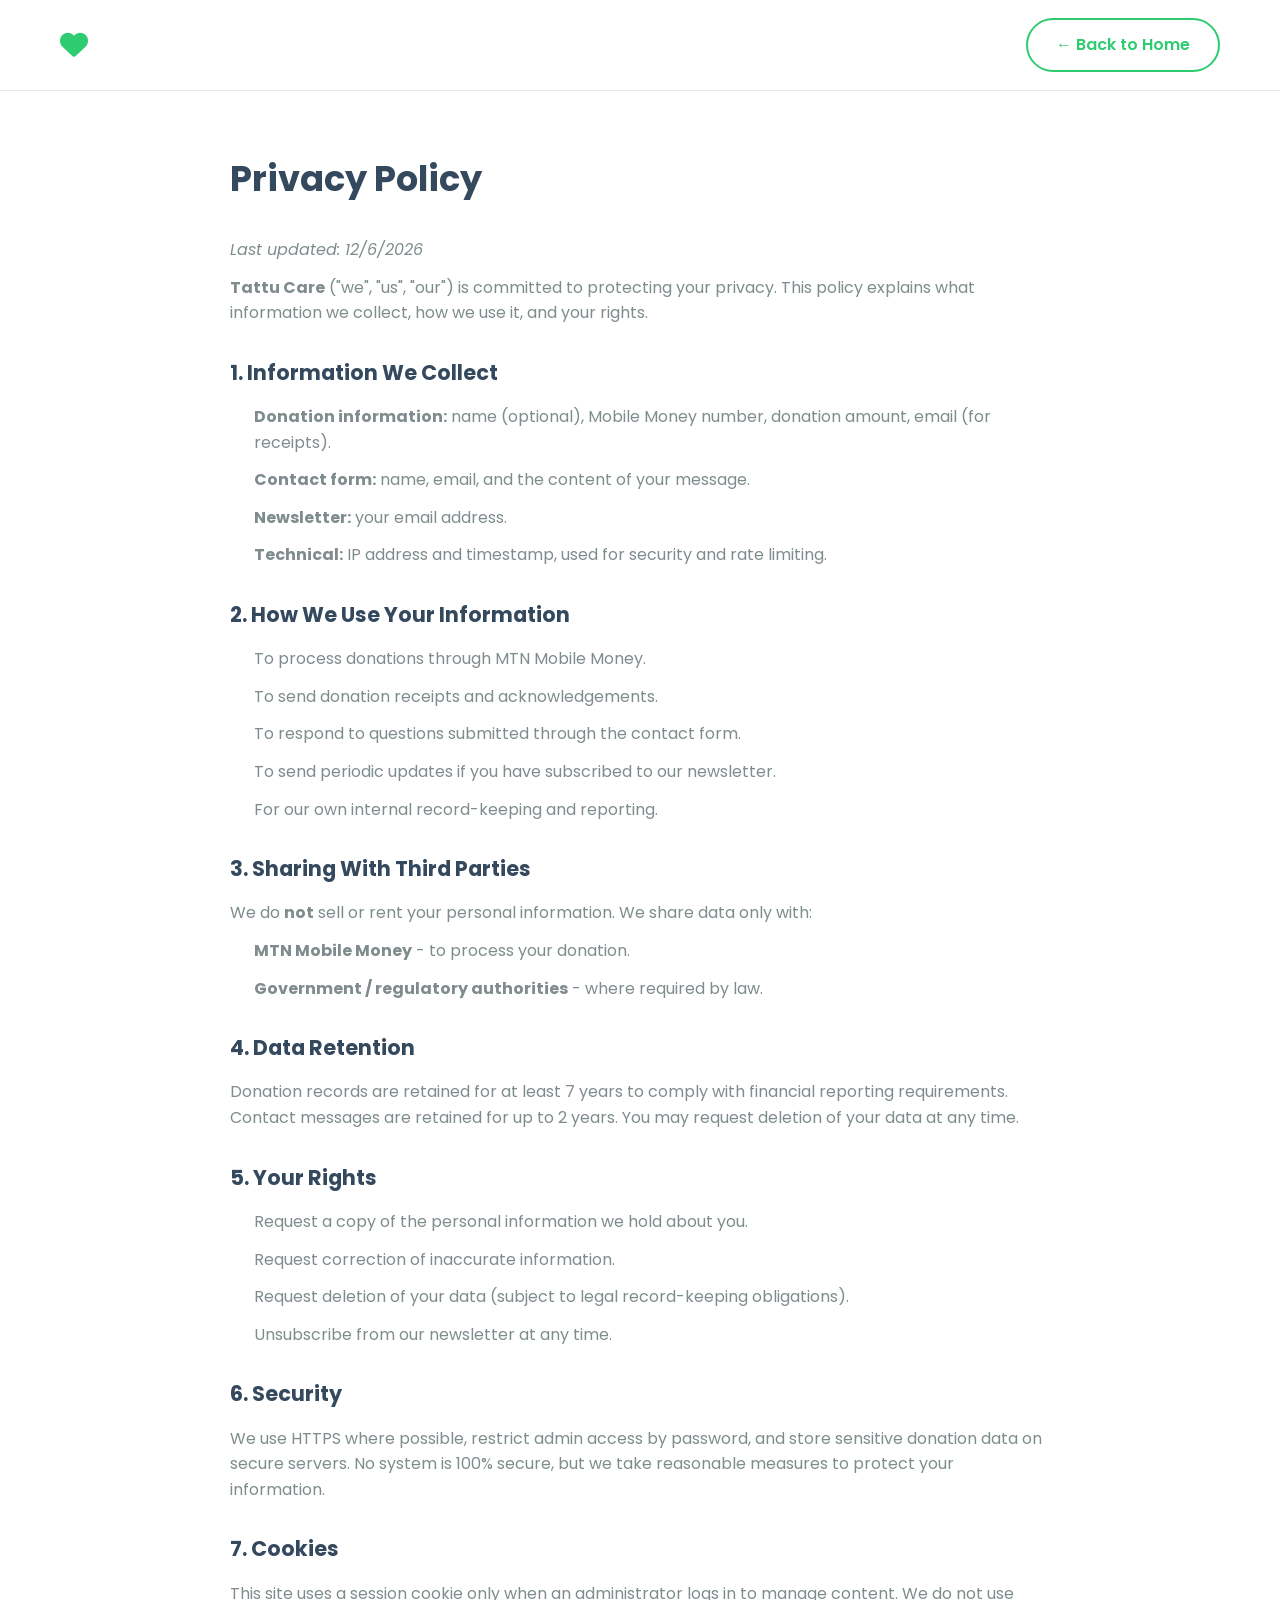
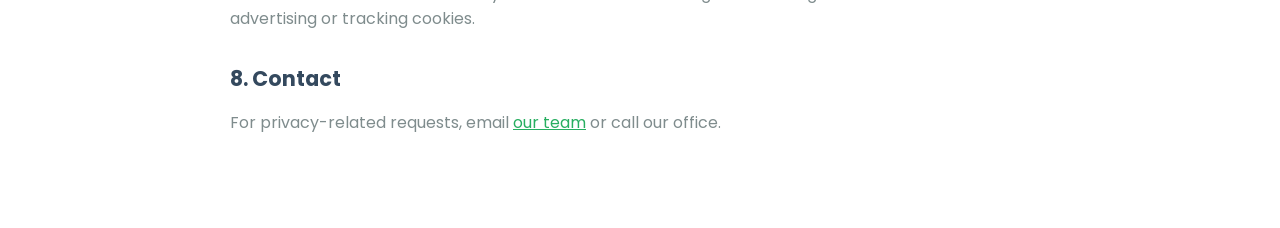
==== frontend/pages/privacy.html @ 035031cc "Tattucare updates" ====
<!DOCTYPE html>
<html lang="en">
<head>
<meta charset="UTF-8">
<meta name="viewport" content="width=device-width, initial-scale=1.0">
<title>Privacy Policy - Tattu Care</title>
<link rel="stylesheet" href="https://cdnjs.cloudflare.com/ajax/libs/font-awesome/6.4.0/css/all.min.css">
<link href="https://fonts.googleapis.com/css2?family=Poppins:wght@300;400;500;600;700&display=swap" rel="stylesheet">
<link rel="stylesheet" href="../css/styles.css">
<style>
.legal-page{padding:60px 0 80px;max-width:820px;margin:0 auto;}
.legal-page h1{color:var(--secondary);margin-bottom:30px;font-size:2.2rem}
.legal-page h2{color:var(--secondary);margin:30px 0 15px;font-size:1.3rem}
.legal-page p, .legal-page li{color:var(--gray);margin-bottom:12px}
.legal-page ul{margin:0 0 16px 24px}
.legal-page a{color:var(--primary-dark);text-decoration:underline}
.top-bar{background:#fff;border-bottom:1px solid var(--border);padding:18px 0}
.top-bar .container{display:flex;justify-content:space-between;align-items:center}
</style>
</head>
<body>

<div class="top-bar">
    <div class="container">
        <a href="../../index.html" class="logo"><i class="fas fa-heart"></i> <span data-content="org.name">Tattu Care</span></a>
        <a href="../../index.html" class="btn btn-outline">← Back to Home</a>
    </div>
</div>

<main class="legal-page container">
    <h1>Privacy Policy</h1>
    <p><em>Last updated: <span id="updated"></span></em></p>

    <p><strong data-content="org.name">Tattu Care</strong> ("we", "us", "our") is committed to protecting your privacy.
       This policy explains what information we collect, how we use it, and your rights.</p>

    <h2>1. Information We Collect</h2>
    <ul>
        <li><strong>Donation information:</strong> name (optional), Mobile Money number, donation amount, email (for receipts).</li>
        <li><strong>Contact form:</strong> name, email, and the content of your message.</li>
        <li><strong>Newsletter:</strong> your email address.</li>
        <li><strong>Technical:</strong> IP address and timestamp, used for security and rate limiting.</li>
    </ul>

    <h2>2. How We Use Your Information</h2>
    <ul>
        <li>To process donations through MTN Mobile Money.</li>
        <li>To send donation receipts and acknowledgements.</li>
        <li>To respond to questions submitted through the contact form.</li>
        <li>To send periodic updates if you have subscribed to our newsletter.</li>
        <li>For our own internal record-keeping and reporting.</li>
    </ul>

    <h2>3. Sharing With Third Parties</h2>
    <p>We do <strong>not</strong> sell or rent your personal information. We share data only with:</p>
    <ul>
        <li><strong>MTN Mobile Money</strong> - to process your donation.</li>
        <li><strong>Government / regulatory authorities</strong> - where required by law.</li>
    </ul>

    <h2>4. Data Retention</h2>
    <p>Donation records are retained for at least 7 years to comply with financial reporting requirements.
       Contact messages are retained for up to 2 years. You may request deletion of your data at any time.</p>

    <h2>5. Your Rights</h2>
    <ul>
        <li>Request a copy of the personal information we hold about you.</li>
        <li>Request correction of inaccurate information.</li>
        <li>Request deletion of your data (subject to legal record-keeping obligations).</li>
        <li>Unsubscribe from our newsletter at any time.</li>
    </ul>

    <h2>6. Security</h2>
    <p>We use HTTPS where possible, restrict admin access by password, and store sensitive donation data on
       secure servers. No system is 100% secure, but we take reasonable measures to protect your information.</p>

    <h2>7. Cookies</h2>
    <p>This site uses a session cookie only when an administrator logs in to manage content. We do not use
       advertising or tracking cookies.</p>

    <h2>8. Contact</h2>
    <p>For privacy-related requests, email <a data-content="org.email-link" href="mailto:">our team</a>
       or call <span data-content="org.phone">our office</span>.</p>
</main>

<script src="../js/api-config.js"></script>
<script src="../js/content-loader.js"></script>
<script>document.getElementById('updated').textContent = new Date().toLocaleDateString();</script>
</body>
</html>
---- frontend/css/styles.css ----
/* =============================================================
 *  TATTU CHARITY - MAIN STYLESHEET
 * ============================================================= */

:root {
    --primary: #2ecc71;
    --primary-dark: #27ae60;
    --secondary: #34495e;
    --accent: #f39c12;
    --danger: #e74c3c;
    --light: #f5f5f5;
    --dark: #333;
    --gray: #7f8c8d;
    --white: #ffffff;
    --border: #e5e7eb;
    --shadow: 0 4px 6px rgba(0, 0, 0, 0.1);
    --shadow-lg: 0 10px 25px rgba(0, 0, 0, 0.1);
    --transition: all 0.3s ease;
    --radius: 10px;
}

[data-theme="dark"] {
    --primary: #55e7a0;
    --primary-dark: #4cd68f;
    --secondary: #e0e0e0;
    --light: #2c2c2c;
    --dark: #ffffff;
    --gray: #b0b0b0;
    --white: #1a1a1a;
    --border: #333;
}

* { margin: 0; padding: 0; box-sizing: border-box; }

html { scroll-behavior: smooth; font-size: 16px; }

body {
    font-family: 'Poppins', sans-serif;
    line-height: 1.6;
    color: var(--dark);
    background-color: var(--white);
    overflow-x: hidden;
    transition: background-color 0.3s ease;
}

a    { text-decoration: none; color: inherit; }
ul   { list-style: none; }
img  { max-width: 100%; height: auto; }

.container { width: 100%; max-width: 1200px; margin: 0 auto; padding: 0 20px; }
.text-center { text-align: center; }
.hidden { display: none !important; }

/* ----- Buttons ----- */
.btn {
    display: inline-block;
    padding: 12px 28px;
    border-radius: 50px;
    font-weight: 600;
    text-align: center;
    cursor: pointer;
    transition: var(--transition);
    border: none;
    font-size: 16px;
    font-family: inherit;
}
.btn-primary   { background: var(--primary); color: var(--white); }
.btn-primary:hover   { background: var(--primary-dark); transform: translateY(-3px); box-shadow: var(--shadow); }
.btn-secondary { background: transparent; color: var(--white); border: 2px solid var(--white); }
.btn-secondary:hover { background: var(--white); color: var(--primary); transform: translateY(-3px); box-shadow: var(--shadow); }
.btn-accent    { background: var(--accent); color: var(--white); }
.btn-accent:hover    { opacity: 0.9; transform: translateY(-3px); box-shadow: var(--shadow); }
.btn-outline   { background: transparent; color: var(--primary); border: 2px solid var(--primary); }
.btn-outline:hover   { background: var(--primary); color: var(--white); transform: translateY(-3px); box-shadow: var(--shadow); }
.btn-lg        { padding: 15px 32px; font-size: 18px; }
.btn-block     { display: block; width: 100%; padding: 15px; margin-top: 20px; }
.btn[disabled] { opacity: .6; cursor: not-allowed; transform: none; }

/* ----- Header ----- */
header {
    position: fixed;
    top: 0; left: 0; width: 100%;
    z-index: 1000;
    transition: var(--transition);
    padding: 20px 0;
    background-color: transparent;
}
.header-scrolled {
    background-color: rgba(255, 255, 255, 0.92);
    backdrop-filter: blur(15px);
    -webkit-backdrop-filter: blur(15px);
    padding: 15px 0;
    box-shadow: 0 2px 10px rgba(0,0,0,.05);
}
[data-theme="dark"] .header-scrolled { background-color: rgba(26, 26, 26, 0.85); }
.header-scrolled .logo,
.header-scrolled .nav-links a,
.header-scrolled .mobile-menu-btn,
.header-scrolled .theme-toggle { color: var(--dark); }
.header-scrolled .donate-btn   { color: var(--primary); border-color: var(--primary); }

.nav-container { display: flex; justify-content: space-between; align-items: center; gap: 20px; }

.logo {
    display: flex; align-items: center;
    font-size: 24px; font-weight: 700;
    color: var(--white);
    transition: var(--transition);
}
.logo i { color: var(--primary); margin-right: 10px; font-size: 28px; }

.nav-links { display: flex; gap: 30px; align-items: center; }
.nav-links a {
    color: var(--white); font-weight: 500;
    transition: var(--transition); position: relative;
}
.nav-links a:hover { color: var(--primary); }
.nav-links a:after {
    content: ''; position: absolute;
    width: 0; height: 2px; background: var(--primary);
    left: 0; bottom: -5px; transition: var(--transition);
}
.nav-links a:hover:after { width: 100%; }

.donate-btn {
    background-color: transparent;
    color: var(--white);
    border: 2px solid var(--white);
    padding: 10px 24px;
    border-radius: 50px;
    font-weight: 600;
    cursor: pointer;
    transition: var(--transition);
}
.donate-btn:hover {
    background: var(--white); color: var(--primary);
    transform: translateY(-3px); box-shadow: var(--shadow);
}

.mobile-menu-btn {
    display: none;
    background: none; border: none;
    font-size: 24px; color: var(--white);
    cursor: pointer;
}

/* ----- Hero ----- */
.hero {
    min-height: 100vh;
    background: linear-gradient(rgba(0,0,0,.6), rgba(0,0,0,.6)) center/cover no-repeat;
    display: flex; align-items: center; text-align: center;
    color: var(--white);
    position: relative;
}
.hero-content { max-width: 800px; margin: 0 auto; padding: 0 20px; animation: fadeIn 1.5s ease; }
.hero h1 { font-size: clamp(2rem, 5vw, 3.5rem); margin-bottom: 20px; line-height: 1.2; }
.hero p  { font-size: clamp(1rem, 2.5vw, 1.2rem); margin-bottom: 30px; opacity: .92; }
.hero-btns { display: flex; gap: 15px; justify-content: center; flex-wrap: wrap; margin-top: 30px; }
.scroll-down {
    position: absolute; bottom: 30px; left: 50%;
    transform: translateX(-50%);
    color: var(--white); font-size: 28px;
    animation: bounce 2s infinite;
}

/* ----- Trust Bar (under hero) ----- */
.trust-bar {
    background: var(--white);
    padding: 18px 0;
    border-bottom: 1px solid var(--border);
}
.trust-bar-inner {
    display: flex; flex-wrap: wrap; justify-content: center;
    gap: 30px 50px;
    color: var(--gray); font-size: .92rem;
}
.trust-bar-inner span i { color: var(--primary); margin-right: 8px; }

/* ----- Stats ----- */
.stats { padding: 60px 0; background: rgba(46,204,113,.05); }
.stats-container {
    display: grid; grid-template-columns: repeat(4, 1fr);
    gap: 25px; text-align: center;
}
.stat-item { padding: 20px; }
.stat-number {
    font-size: 2.5rem; font-weight: 700; color: var(--primary);
    margin-bottom: 10px;
    display: flex; align-items: center; justify-content: center;
}
.stat-number i { margin-right: 10px; font-size: 2rem; }
.stat-text { color: var(--gray); font-weight: 500; }

/* ----- Sections ----- */
.section-header { text-align: center; margin-bottom: 60px; }
.section-header h2 {
    font-size: 2.5rem; color: var(--secondary);
    margin-bottom: 15px;
    position: relative; display: inline-block; padding-bottom: 15px;
}
.section-header h2:after {
    content: ''; position: absolute; left: 50%; bottom: 0;
    width: 80px; height: 4px; background: var(--primary);
    transform: translateX(-50%);
}
.section-header p { max-width: 700px; margin: 0 auto; color: var(--gray); }

/* ----- About ----- */
.about { padding: 100px 0; }
.about-container { display: grid; grid-template-columns: 1fr 1fr; gap: 50px; align-items: center; }
.about-content h2 {
    font-size: 2.5rem; margin-bottom: 20px; color: var(--secondary);
    position: relative; padding-bottom: 15px;
}
.about-content h2:after {
    content: ''; position: absolute; left: 0; bottom: 0;
    width: 80px; height: 4px; background: var(--primary);
}
.about-content p { margin-bottom: 20px; color: var(--gray); }
.about-img { border-radius: var(--radius); overflow: hidden; box-shadow: var(--shadow); }
.about-img img { transition: transform .5s ease; display: block; width: 100%; }
.about-img:hover img { transform: scale(1.05); }

/* ----- Programs ----- */
.programs { padding: 100px 0; background: var(--light); }
.programs-grid {
    display: grid;
    grid-template-columns: repeat(auto-fit, minmax(300px, 1fr));
    gap: 30px;
}
.program-card {
    background: var(--white);
    border-radius: var(--radius);
    overflow: hidden;
    box-shadow: var(--shadow);
    transition: var(--transition);
    display: flex; flex-direction: column;
}
.program-card:hover { transform: translateY(-10px); box-shadow: var(--shadow-lg); }
.program-img { height: 200px; overflow: hidden; }
.program-img img { width: 100%; height: 100%; object-fit: cover; transition: transform .5s ease; }
.program-card:hover .program-img img { transform: scale(1.1); }
.program-content { padding: 25px; flex: 1; display: flex; flex-direction: column; }
.program-icon {
    width: 60px; height: 60px;
    background: rgba(46,204,113,.1);
    border-radius: 50%;
    display: flex; align-items: center; justify-content: center;
    margin-bottom: 20px;
}
.program-icon i { font-size: 24px; color: var(--primary); }
.program-title { font-size: 1.3rem; margin-bottom: 15px; color: var(--secondary); }
.program-desc { color: var(--gray); margin-bottom: 20px; }
.program-stats { font-size: .9rem; color: var(--primary); font-weight: 600; margin-bottom: 20px; }

/* ----- Impact stories ----- */
.impact { padding: 100px 0; }
.impact-slideshow { position: relative; min-height: 380px; }
.impact-slide {
    position: absolute; inset: 0;
    opacity: 0; pointer-events: none;
    transition: opacity .6s ease;
}
.impact-slide.active { opacity: 1; pointer-events: auto; position: relative; }
.impact-story {
    display: grid; grid-template-columns: 1fr 1fr;
    gap: 30px; align-items: center;
    background: var(--white);
    border-radius: var(--radius); overflow: hidden;
    box-shadow: var(--shadow); padding: 30px;
}
.impact-img { border-radius: var(--radius); overflow: hidden; }
.impact-img img { width: 100%; height: 300px; object-fit: cover; }
.impact-text h3 { font-size: 1.5rem; margin-bottom: 15px; color: var(--secondary); }
.impact-text p  { color: var(--gray); margin-bottom: 15px; }
.testimonial {
    border-left: 3px solid var(--primary);
    padding-left: 20px; font-style: italic;
    margin-top: 20px; color: var(--gray);
}
.slider-controls {
    display: flex; justify-content: center; align-items: center;
    gap: 14px; margin-top: 25px;
}
.slider-controls button {
    width: 40px; height: 40px; border-radius: 50%;
    border: 1px solid var(--border); background: var(--white);
    color: var(--secondary); cursor: pointer; transition: var(--transition);
}
.slider-controls button:hover { background: var(--primary); color: #fff; border-color: var(--primary); }
.slider-dots { display: flex; gap: 8px; }
.slider-dots button {
    width: 10px; height: 10px; border-radius: 50%;
    background: var(--border); border: none; cursor: pointer; padding: 0;
}
.slider-dots button.active { background: var(--primary); }

/* ----- Donation ----- */
.donation {
    padding: 100px 0;
    background: linear-gradient(rgba(46,204,113,.9), rgba(46,204,113,.9)),
                url('https://images.unsplash.com/photo-1532629345422-7515f3d16bb6?ixlib=rb-4.0.3&auto=format&fit=crop&w=1470&q=80') center/cover no-repeat;
    color: var(--white);
}
.donation-header { text-align: center; margin-bottom: 40px; }
.donation-header h2 { font-size: 2.5rem; margin-bottom: 10px; }
.donation-header p  { font-size: 1.1rem; opacity: .9; }
.donation-progress { margin: 20px auto 30px; max-width: 600px; text-align: center; }
.donation-progress-text { font-size: .95rem; margin-bottom: 10px; }
.progress-bar {
    width: 100%; height: 10px;
    background: rgba(255,255,255,.25);
    border-radius: 5px; overflow: hidden;
}
.progress-fill {
    height: 100%; background: var(--white);
    border-radius: 5px; transition: width .8s ease;
    width: 0;
}
.donation-amounts {
    display: flex; justify-content: center;
    gap: 15px; flex-wrap: wrap; margin-bottom: 30px;
}
.amount-btn {
    padding: 10px 20px;
    border: 2px solid var(--white);
    border-radius: 50px;
    background: transparent;
    color: var(--white); font-weight: 600;
    cursor: pointer; transition: var(--transition);
}
.amount-btn:hover, .amount-btn.selected { background: var(--white); color: var(--primary); }
#custom-amount {
    padding: 10px 15px;
    border: 1px solid #ddd;
    border-radius: 5px;
    width: 170px;
    color: var(--dark);
}
.donation-action  { text-align: center; margin-bottom: 20px; }
.donation-note    { text-align: center; opacity: .9; font-size: .9rem; }
.payment-badges {
    display: flex; justify-content: center; gap: 20px;
    margin-top: 20px; opacity: .95;
    font-size: .9rem; flex-wrap: wrap;
}
.payment-badges span i { margin-right: 6px; }

/* ----- Events ----- */
.events { padding: 100px 0; }
.events-grid { display: grid; grid-template-columns: repeat(2, 1fr); gap: 30px; }
.event-card {
    background: var(--white);
    border-radius: var(--radius);
    overflow: hidden;
    box-shadow: var(--shadow);
    transition: var(--transition);
}
.event-card:hover { transform: translateY(-5px); box-shadow: var(--shadow-lg); }
.event-header { padding: 25px 25px 0; }
.event-title  { font-size: 1.3rem; margin-bottom: 10px; color: var(--secondary); }
.event-date   { color: var(--primary); font-weight: 500; }
.event-content { padding: 20px 25px; }
.event-desc   { color: var(--gray); margin-bottom: 20px; }
.event-items h4 { margin-bottom: 10px; font-weight: 600; }
.event-items ul { list-style: disc; padding-left: 20px; color: var(--gray); }
.event-items li { margin-bottom: 5px; }
.event-footer { padding: 0 25px 25px; }

/* ----- Team ----- */
.team { padding: 100px 0; background: var(--light); }
.team-grid {
    display: grid;
    grid-template-columns: repeat(auto-fit, minmax(220px, 1fr));
    gap: 30px;
}
.team-card {
    background: var(--white);
    border-radius: var(--radius);
    box-shadow: var(--shadow);
    text-align: center;
    padding: 30px 20px;
}
.team-photo {
    width: 120px; height: 120px;
    margin: 0 auto 18px;
    border-radius: 50%;
    background: rgba(46,204,113,.15);
    display: flex; align-items: center; justify-content: center;
    overflow: hidden;
    color: var(--primary);
    font-size: 2.5rem;
}
.team-photo img { width: 100%; height: 100%; object-fit: cover; }
.team-name { font-size: 1.15rem; color: var(--secondary); margin-bottom: 4px; }
.team-role { color: var(--primary); font-weight: 500; font-size: .92rem; margin-bottom: 12px; }
.team-bio  { color: var(--gray); font-size: .92rem; }

/* ----- Contact ----- */
.contact { padding: 100px 0; background: var(--light); }
.contact-container { display: grid; grid-template-columns: 1fr 1fr; gap: 50px; }
.contact-info h2 {
    font-size: 2rem; margin-bottom: 20px; color: var(--secondary);
    position: relative; padding-bottom: 15px;
}
.contact-info h2:after {
    content: ''; position: absolute; left: 0; bottom: 0;
    width: 60px; height: 3px; background: var(--primary);
}
.contact-info p { color: var(--gray); margin-bottom: 30px; }
.contact-details { margin-bottom: 30px; }
.contact-item { display: flex; align-items: flex-start; margin-bottom: 20px; }
.contact-icon {
    width: 40px; height: 40px;
    background: rgba(46,204,113,.1);
    border-radius: 50%;
    display: flex; align-items: center; justify-content: center;
    margin-right: 15px; flex-shrink: 0;
}
.contact-icon i { color: var(--primary); }
.contact-text span { display: block; color: var(--gray); }
.social-links { display: flex; gap: 15px; }
.social-link {
    width: 40px; height: 40px;
    background: var(--primary); color: var(--white);
    border-radius: 50%;
    display: flex; align-items: center; justify-content: center;
    transition: var(--transition);
}
.social-link:hover { transform: translateY(-5px); box-shadow: var(--shadow); }

.contact-form {
    background: var(--white);
    padding: 30px;
    border-radius: var(--radius);
    box-shadow: var(--shadow);
}
.form-group { margin-bottom: 25px; }
.form-group label {
    display: block; margin-bottom: 8px;
    font-weight: 500; color: var(--secondary);
}
.form-control {
    width: 100%;
    padding: 14px 15px;
    border: 1px solid #ddd;
    border-radius: 5px;
    font-family: inherit;
    font-size: 16px;
    background: var(--white);
    color: var(--dark);
    transition: var(--transition);
}
.form-control:focus {
    border-color: var(--primary);
    outline: none;
    box-shadow: 0 0 0 3px rgba(46,204,113,.1);
}
textarea.form-control { min-height: 120px; resize: vertical; }
.form-feedback { margin-top: 12px; min-height: 22px; font-size: .92rem; }
.form-feedback.success { color: var(--primary-dark); }
.form-feedback.error   { color: var(--danger); }

/* ----- Newsletter ----- */
.newsletter { padding: 60px 0; background: rgba(46,204,113,.05); }
.newsletter-container {
    display: flex; justify-content: space-between;
    align-items: center; flex-wrap: wrap; gap: 25px;
}
.newsletter-content { max-width: 500px; }
.newsletter-content h3 { font-size: 1.5rem; margin-bottom: 10px; color: var(--secondary); }
.newsletter-content p  { color: var(--gray); }
.newsletter-form { display: flex; gap: 10px; flex-wrap: wrap; }
.newsletter-input {
    width: 300px;
    padding: 14px 20px;
    border: 1px solid #ddd;
    border-radius: 50px;
    font-family: inherit;
    font-size: 16px;
}
.newsletter-input:focus {
    border-color: var(--primary); outline: none;
    box-shadow: 0 0 0 3px rgba(46,204,113,.1);
}

/* ----- Footer ----- */
.footer { background: var(--secondary); color: var(--white); padding: 80px 0 0; }
[data-theme="dark"] .footer { background: #111; }
.footer-container {
    display: grid;
    grid-template-columns: repeat(4, 1fr);
    gap: 30px;
}
.footer-col h4 {
    font-size: 1.2rem; margin-bottom: 25px;
    position: relative; padding-bottom: 10px;
}
.footer-col h4:after {
    content: ''; position: absolute; left: 0; bottom: 0;
    width: 40px; height: 3px; background: var(--primary);
}
.footer-links { display: flex; flex-direction: column; gap: 12px; }
.footer-link  { color: rgba(255,255,255,.7); transition: var(--transition); }
.footer-link:hover { color: var(--primary); transform: translateX(5px); }
.footer-trust { font-size: .9rem; color: rgba(255,255,255,.7); line-height: 1.7; }
.footer-trust strong { color: #fff; }
.copyright {
    text-align: center;
    padding: 25px 0; margin-top: 60px;
    border-top: 1px solid rgba(255,255,255,.1);
    color: rgba(255,255,255,.7);
    font-size: .9rem;
}

/* ----- Floating buttons ----- */
.back-to-top {
    position: fixed; bottom: 30px; right: 30px;
    width: 50px; height: 50px;
    background: var(--primary); color: var(--white);
    border: none; border-radius: 50%;
    display: flex; align-items: center; justify-content: center;
    opacity: 0; visibility: hidden;
    transition: var(--transition);
    cursor: pointer; z-index: 999;
}
.back-to-top.visible { opacity: 1; visibility: visible; }
.back-to-top:hover { background: var(--primary-dark); transform: translateY(-5px); }

.theme-toggle {
    position: fixed; top: 20px; right: 20px;
    background: none; border: none;
    font-size: 24px; color: var(--white);
    cursor: pointer; z-index: 1001;
}

/* ----- Mobile menu ----- */
.mobile-menu {
    position: fixed;
    top: 0; right: -100%;
    width: 80%; max-width: 320px;
    height: 100vh;
    background: var(--white);
    z-index: 1101;
    padding: 80px 25px 25px;
    transition: right .3s ease;
    box-shadow: -5px 0 15px rgba(0,0,0,.1);
    overflow-y: auto;
}
.mobile-menu.active { right: 0; }
.mobile-menu-close {
    position: absolute; top: 20px; right: 20px;
    background: none; border: none;
    font-size: 28px; color: var(--dark);
    cursor: pointer;
}
.mobile-nav-links { display: flex; flex-direction: column; gap: 6px; }
.mobile-nav-links a {
    color: var(--dark); font-weight: 500; font-size: 17px;
    padding: 14px 0; border-bottom: 1px solid var(--border);
}
.mobile-donate-btn {
    margin-top: 25px;
    width: 100%; padding: 14px;
    background: var(--primary); color: #fff;
    border: none; border-radius: 50px; font-weight: 600;
    font-size: 16px; cursor: pointer;
}
.overlay {
    position: fixed; inset: 0;
    background: rgba(0,0,0,.5);
    z-index: 1100;
    opacity: 0; visibility: hidden;
    transition: var(--transition);
}
.overlay.active { opacity: 1; visibility: visible; }

/* ----- Modal ----- */
.modal {
    display: none;
    position: fixed; inset: 0;
    z-index: 1200;
    background: rgba(0,0,0,.55);
    overflow-y: auto;
    opacity: 0;
    transition: opacity .3s ease;
}
.modal.active { opacity: 1; }
.modal-content {
    background: var(--white);
    margin: 5% auto;
    padding: 30px;
    border-radius: var(--radius);
    box-shadow: 0 5px 25px rgba(0,0,0,.3);
    max-width: 520px; width: 90%;
    position: relative;
    transform: translateY(-20px);
    transition: transform .3s ease;
}
.modal.active .modal-content { transform: translateY(0); }
.modal h2 { margin-bottom: 20px; color: var(--secondary); text-align: center; }
.close-modal {
    position: absolute; top: 15px; right: 15px;
    font-size: 28px; line-height: 1;
    background: none; border: none;
    color: var(--gray); cursor: pointer;
    transition: var(--transition);
}
.close-modal:hover { color: var(--danger); }
.merchant-info {
    margin-top: 20px; padding-top: 20px;
    border-top: 1px solid var(--border);
    text-align: center; color: var(--gray);
}
.merchant-info p { margin-bottom: 8px; }
.note { font-size: .9rem; opacity: .85; }

/* ----- Animations ----- */
@keyframes fadeIn  { from { opacity: 0; transform: translateY(20px); } to { opacity: 1; transform: translateY(0); } }
@keyframes bounce  {
    0%, 20%, 50%, 80%, 100% { transform: translateY(0)   translateX(-50%); }
    40% { transform: translateY(-20px) translateX(-50%); }
    60% { transform: translateY(-10px) translateX(-50%); }
}

/* ----- Toast ----- */
.toast-container {
    position: fixed; top: 90px; right: 20px;
    z-index: 1500;
    display: flex; flex-direction: column; gap: 10px;
    max-width: 360px;
}
.toast {
    background: #fff; color: var(--dark);
    border-left: 4px solid var(--primary);
    box-shadow: var(--shadow-lg);
    padding: 14px 18px;
    border-radius: 8px;
    font-size: .95rem;
    animation: fadeIn .25s ease;
}
.toast.error  { border-left-color: var(--danger); }
.toast.info   { border-left-color: var(--accent); }

/* ----- Accessibility ----- */
.sr-only {
    position: absolute; width: 1px; height: 1px;
    padding: 0; margin: -1px; overflow: hidden;
    clip: rect(0,0,0,0); white-space: nowrap; border: 0;
}
a:focus-visible, button:focus-visible,
input:focus-visible, textarea:focus-visible {
    outline: 2px solid var(--primary);
    outline-offset: 2px;
}
.skip-link {
    position: absolute; top: -40px; left: 0;
    background: var(--primary); color: #fff;
    padding: 8px 16px; z-index: 2000;
}
.skip-link:focus { top: 0; }

/* ----- Responsive ----- */
@media (max-width: 1024px) {
    .stats-container  { grid-template-columns: repeat(2, 1fr); }
    .events-grid      { grid-template-columns: 1fr; }
    .footer-container { grid-template-columns: repeat(2, 1fr); }
}
@media (max-width: 768px) {
    .nav-links, header .donate-btn { display: none; }
    .mobile-menu-btn { display: block; }
    .about-container,
    .contact-container,
    .impact-story { grid-template-columns: 1fr; }
    .impact-img img { height: auto; }
    .newsletter-container { flex-direction: column; text-align: center; }
    .newsletter-input { width: 100%; }
    .hero-btns { flex-direction: column; }
    .hero-btns .btn, .hero-btns .donate-btn { width: 100%; }
}
@media (max-width: 576px) {
    .stats-container { grid-template-columns: 1fr; }
    .donation-amounts { flex-direction: column; }
    .amount-btn, #custom-amount { width: 100%; }
    .footer-container { grid-template-columns: 1fr; }
}
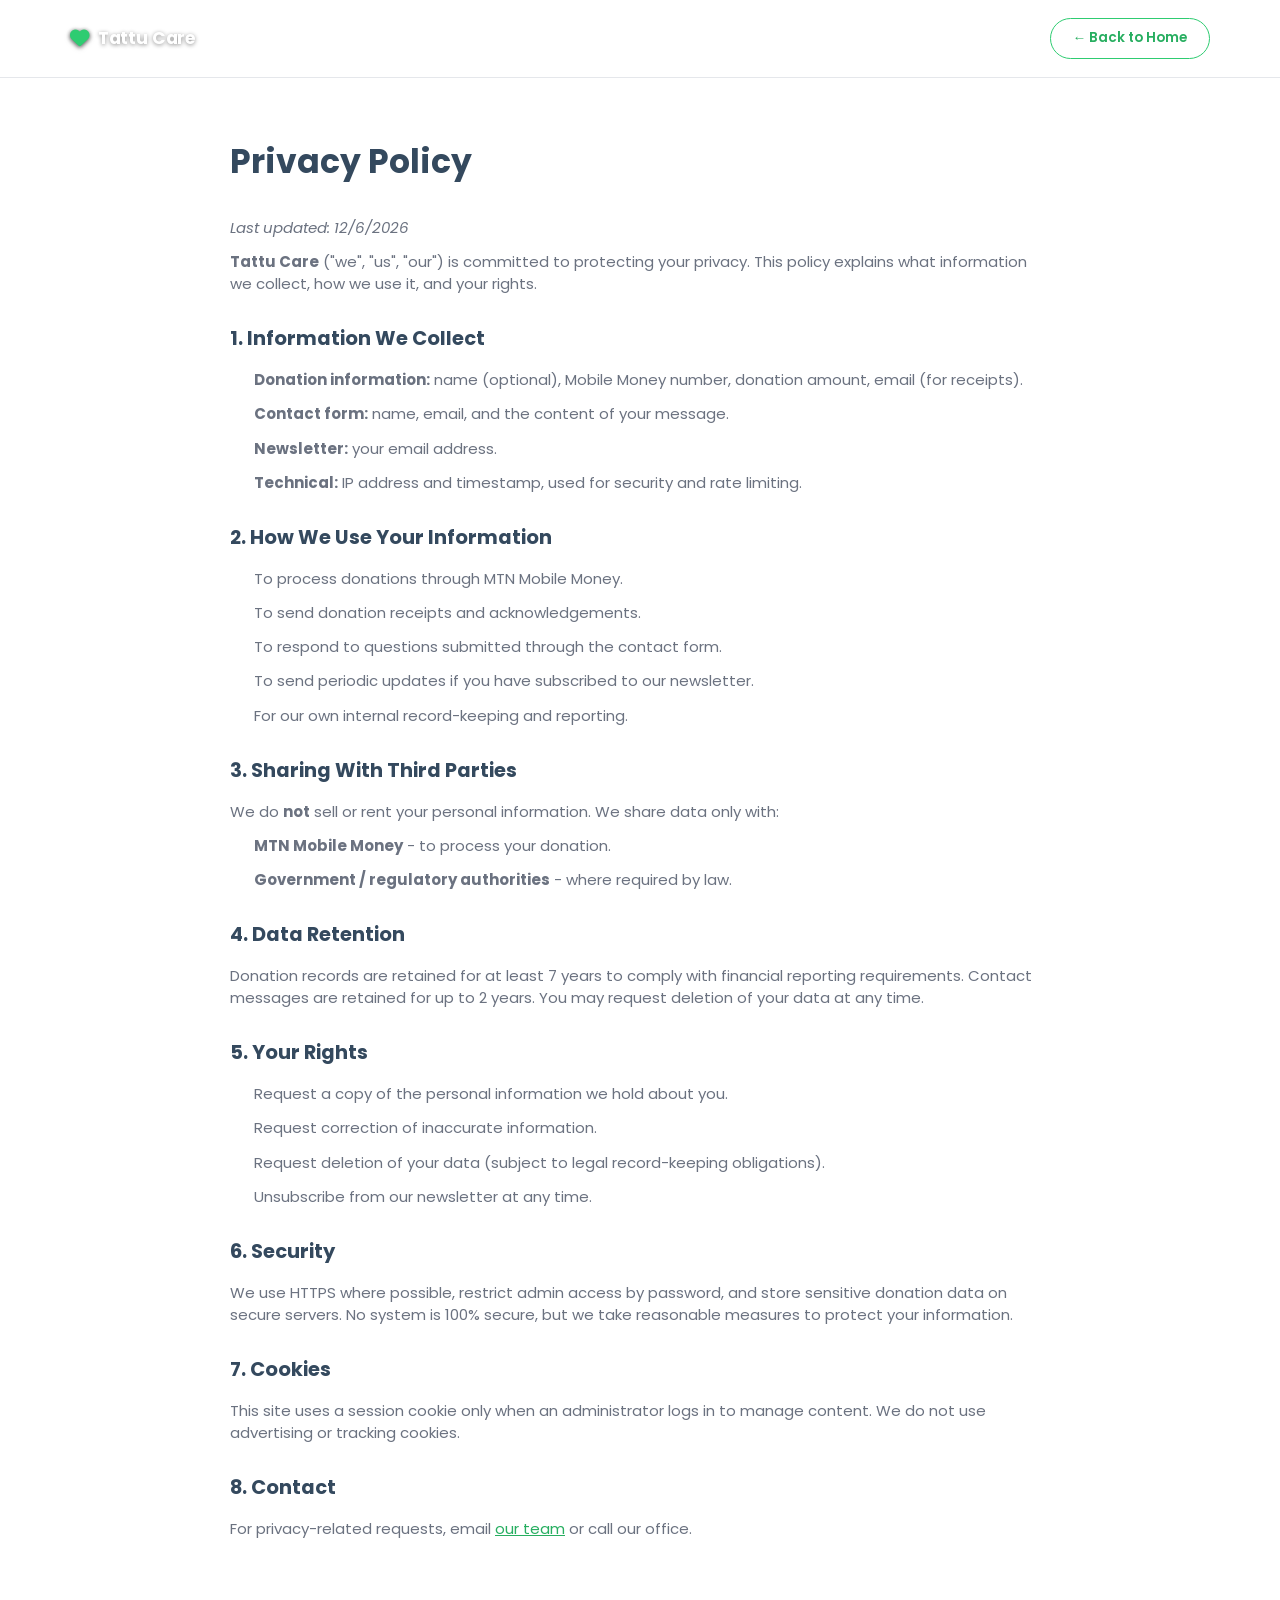
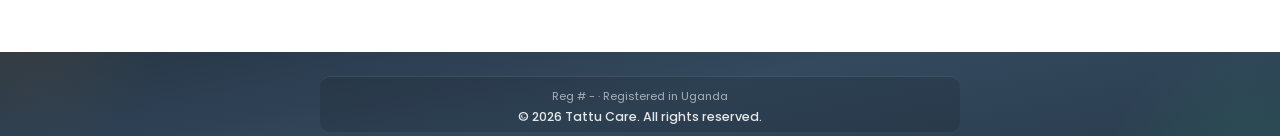
==== commit 0e069ea8: "tattucharity ready to host" ====
--- a/frontend/pages/privacy.html
+++ b/frontend/pages/privacy.html
@@ -83,6 +83,15 @@
        or call <span data-content="org.phone">our office</span>.</p>
 </main>
 
+<footer class="footer footer--legal">
+    <div class="container">
+        <div class="footer-bottom">
+            <p class="footer-reg" data-footer-legal>Reg # <span data-content="org.registrationNumber">-</span> · Registered in <span data-content="trust.country">Uganda</span></p>
+            <p class="copyright">© <span data-content="year">2026</span> <span data-content="org.name">Tattu Care</span>. All rights reserved.</p>
+        </div>
+    </div>
+</footer>
+
 <script src="../js/api-config.js"></script>
 <script src="../js/content-loader.js"></script>
 <script>document.getElementById('updated').textContent = new Date().toLocaleDateString();</script>
--- a/frontend/css/styles.css
+++ b/frontend/css/styles.css
@@ -1,5 +1,5 @@
 /* =============================================================
- *  TATTU CHARITY - MAIN STYLESHEET
+ *  TATTU CARE - Stylesheet (v2 - compact, animated, mobile-first)
  * ============================================================= */
 
 :root {
@@ -8,112 +8,143 @@
     --secondary: #34495e;
     --accent: #f39c12;
     --danger: #e74c3c;
-    --light: #f5f5f5;
-    --dark: #333;
-    --gray: #7f8c8d;
+    --light: #fafafa;
+    --dark: #2c3e50;
+    --gray: #6b7280;
     --white: #ffffff;
     --border: #e5e7eb;
-    --shadow: 0 4px 6px rgba(0, 0, 0, 0.1);
-    --shadow-lg: 0 10px 25px rgba(0, 0, 0, 0.1);
-    --transition: all 0.3s ease;
+    --shadow-sm: 0 2px 4px rgba(0,0,0,.06);
+    --shadow:    0 4px 12px rgba(0,0,0,.08);
+    --shadow-lg: 0 12px 28px rgba(0,0,0,.12);
     --radius: 10px;
+    --radius-lg: 14px;
+    --transition: all .25s ease;
+    /* Shared dynamic carousel card proportions (Programs / Impact) */
+    --dyn-card-width: 250px;
+    --dyn-img-height: 130px;
+    --dyn-stage-height: 248px;
+    --dyn-interval: 3600ms;
+    --rail-cycle-ms: 3600ms;
+    --hero-interval: 4000ms;
+    --about-interval: 3600ms;
+    --partner-card-width: 148px;
+    --partner-logo-height: 68px;
 }
 
 [data-theme="dark"] {
     --primary: #55e7a0;
     --primary-dark: #4cd68f;
     --secondary: #e0e0e0;
-    --light: #2c2c2c;
+    --light: #1f1f1f;
     --dark: #ffffff;
-    --gray: #b0b0b0;
-    --white: #1a1a1a;
-    --border: #333;
+    --gray: #9ca3af;
+    --white: #141414;
+    --border: #2d2d2d;
 }
 
 * { margin: 0; padding: 0; box-sizing: border-box; }
-
-html { scroll-behavior: smooth; font-size: 16px; }
+*::selection { background: var(--primary); color: #fff; }
+
+html { scroll-behavior: smooth; font-size: 15px; }
+@media (max-width: 768px) { html { font-size: 14px; } }
 
 body {
     font-family: 'Poppins', sans-serif;
-    line-height: 1.6;
+    line-height: 1.48;
     color: var(--dark);
-    background-color: var(--white);
+    background: var(--white);
     overflow-x: hidden;
-    transition: background-color 0.3s ease;
+    transition: background-color .3s ease;
 }
 
 a    { text-decoration: none; color: inherit; }
 ul   { list-style: none; }
-img  { max-width: 100%; height: auto; }
-
-.container { width: 100%; max-width: 1200px; margin: 0 auto; padding: 0 20px; }
+img  { max-width: 100%; height: auto; display: block; }
+
+.container { width: 100%; max-width: 1180px; margin: 0 auto; padding: 0 20px; }
 .text-center { text-align: center; }
 .hidden { display: none !important; }
 
 /* ----- Buttons ----- */
 .btn {
     display: inline-block;
-    padding: 12px 28px;
+    padding: 10px 22px;
     border-radius: 50px;
     font-weight: 600;
     text-align: center;
     cursor: pointer;
     transition: var(--transition);
     border: none;
-    font-size: 16px;
+    font-size: .9rem;
     font-family: inherit;
-}
-.btn-primary   { background: var(--primary); color: var(--white); }
-.btn-primary:hover   { background: var(--primary-dark); transform: translateY(-3px); box-shadow: var(--shadow); }
-.btn-secondary { background: transparent; color: var(--white); border: 2px solid var(--white); }
-.btn-secondary:hover { background: var(--white); color: var(--primary); transform: translateY(-3px); box-shadow: var(--shadow); }
-.btn-accent    { background: var(--accent); color: var(--white); }
-.btn-accent:hover    { opacity: 0.9; transform: translateY(-3px); box-shadow: var(--shadow); }
-.btn-outline   { background: transparent; color: var(--primary); border: 2px solid var(--primary); }
-.btn-outline:hover   { background: var(--primary); color: var(--white); transform: translateY(-3px); box-shadow: var(--shadow); }
-.btn-lg        { padding: 15px 32px; font-size: 18px; }
-.btn-block     { display: block; width: 100%; padding: 15px; margin-top: 20px; }
-.btn[disabled] { opacity: .6; cursor: not-allowed; transform: none; }
-
-/* ----- Header ----- */
+    line-height: 1.4;
+}
+.btn-primary   { background: var(--primary); color: #fff; }
+.btn-primary:hover { background: var(--primary-dark); transform: translateY(-2px); box-shadow: var(--shadow); }
+.btn-secondary { background: transparent; color: #fff; border: 1.5px solid #fff; }
+.btn-secondary:hover { background: #fff; color: var(--primary-dark); transform: translateY(-2px); }
+.btn-outline { background: transparent; color: var(--primary-dark); border: 1.5px solid var(--primary); }
+.btn-outline:hover { background: var(--primary); color: #fff; transform: translateY(-2px); }
+.btn-lg { padding: 12px 28px; font-size: .95rem; }
+.btn-block { display: block; width: 100%; padding: 11px; }
+.btn[disabled] { opacity: .55; cursor: not-allowed; transform: none; }
+
+/* =========================================================
+ *  Header & Navigation (matendo-style: clean, sticky, blurred)
+ * ========================================================= */
 header {
     position: fixed;
     top: 0; left: 0; width: 100%;
     z-index: 1000;
     transition: var(--transition);
-    padding: 20px 0;
+    padding: 14px 0;
     background-color: transparent;
 }
 .header-scrolled {
-    background-color: rgba(255, 255, 255, 0.92);
-    backdrop-filter: blur(15px);
-    -webkit-backdrop-filter: blur(15px);
-    padding: 15px 0;
-    box-shadow: 0 2px 10px rgba(0,0,0,.05);
-}
-[data-theme="dark"] .header-scrolled { background-color: rgba(26, 26, 26, 0.85); }
+    background: rgba(255, 255, 255, .28);
+    backdrop-filter: blur(34px) saturate(180%);
+    -webkit-backdrop-filter: blur(34px) saturate(180%);
+    padding: 8px 0;
+    box-shadow: 0 1px 4px rgba(0, 0, 0, .03);
+    border-bottom: 1px solid rgba(255, 255, 255, .35);
+}
+[data-theme="dark"] .header-scrolled { background: rgba(20,20,20,.30); border-bottom-color: rgba(255,255,255,.06); }
 .header-scrolled .logo,
 .header-scrolled .nav-links a,
 .header-scrolled .mobile-menu-btn,
 .header-scrolled .theme-toggle { color: var(--dark); }
-.header-scrolled .donate-btn   { color: var(--primary); border-color: var(--primary); }
-
-.nav-container { display: flex; justify-content: space-between; align-items: center; gap: 20px; }
+
+.nav-container { display: flex; align-items: center; gap: 24px; }
+.nav-container > nav { flex: 1; }
 
 .logo {
     display: flex; align-items: center;
-    font-size: 24px; font-weight: 700;
-    color: var(--white);
+    font-size: 1.15rem; font-weight: 700;
+    color: #fff;
     transition: var(--transition);
-}
-.logo i { color: var(--primary); margin-right: 10px; font-size: 28px; }
-
-.nav-links { display: flex; gap: 30px; align-items: center; }
+    letter-spacing: -.01em;
+    flex-shrink: 0;
+    text-shadow: 0 1px 4px rgba(0, 0, 0, .45);
+}
+.logo i { color: var(--primary); margin-right: 8px; font-size: 1.3rem; filter: drop-shadow(0 1px 2px rgba(0,0,0,.35)); }
+header.header-scrolled .logo { text-shadow: none; }
+
+/* Nav links: centered cluster with consistent spacing - clean, balanced. */
+.nav-links {
+    display: flex;
+    justify-content: center;
+    align-items: center;
+    gap: 28px;
+}
 .nav-links a {
-    color: var(--white); font-weight: 500;
+    padding: 6px 2px;
+}
+.nav-links a {
+    color: #fff; font-weight: 500; font-size: .9rem;
     transition: var(--transition); position: relative;
-}
+    text-shadow: 0 1px 3px rgba(0, 0, 0, .35);
+}
+header.header-scrolled .nav-links a { text-shadow: none; }
 .nav-links a:hover { color: var(--primary); }
 .nav-links a:after {
     content: ''; position: absolute;
@@ -122,331 +153,1441 @@
 }
 .nav-links a:hover:after { width: 100%; }
 
-.donate-btn {
-    background-color: transparent;
-    color: var(--white);
-    border: 2px solid var(--white);
-    padding: 10px 24px;
-    border-radius: 50px;
-    font-weight: 600;
-    cursor: pointer;
-    transition: var(--transition);
-}
-.donate-btn:hover {
-    background: var(--white); color: var(--primary);
-    transform: translateY(-3px); box-shadow: var(--shadow);
-}
-
 .mobile-menu-btn {
     display: none;
     background: none; border: none;
-    font-size: 24px; color: var(--white);
+    font-size: 1.4rem; color: #fff;
+    cursor: pointer; padding: 6px;
+    text-shadow: 0 1px 3px rgba(0, 0, 0, .4);
+}
+header.header-scrolled .mobile-menu-btn { text-shadow: none; }
+
+/* =========================================================
+ *  Hero (compact)
+ * ========================================================= */
+.hero {
+    min-height: clamp(420px, 72vh, 720px);
+    background: #1a1a1a;
+    display: flex; align-items: center; text-align: center;
+    color: #fff;
+    position: relative;
+    padding: 88px 0 32px;
+    overflow: hidden;
+    isolation: isolate;
+}
+/* Two stacked image layers for crossfade rotation */
+.hero-bg {
+    position: absolute; inset: 0;
+    background: center/cover no-repeat;
+    opacity: 0;
+    transition: opacity 1.1s ease-in-out;
+    z-index: 0;
+}
+.hero-bg[data-hero-bg="a"] {
+    background-image: url('https://images.unsplash.com/photo-1488521787991-ed7bbaae773c?ixlib=rb-4.0.3&auto=format&fit=crop&w=1470&q=80');
+}
+.hero-bg.is-active { opacity: 1; }
+.hero-overlay {
+    position: absolute; inset: 0;
+    background: linear-gradient(rgba(0,0,0,.55), rgba(0,0,0,.55));
+    z-index: 1;
+}
+.hero-content {
+    position: relative;
+    z-index: 2;
+    max-width: 720px;
+    margin: 0 auto;
+    padding: 0 20px;
+    animation: fadeInUp .9s ease;
+    transition: opacity .45s ease, transform .45s ease;
+}
+.hero-content.fade-out { opacity: 0; transform: translateY(8px); }
+
+/* Pagination dots for hero */
+.hero-dots {
+    position: absolute;
+    bottom: 70px; left: 50%;
+    transform: translateX(-50%);
+    display: flex; gap: 6px;
+    z-index: 3;
+}
+.hero-dots button {
+    width: 8px; height: 8px;
+    background: rgba(255,255,255,.45);
+    border: none; border-radius: 50%;
     cursor: pointer;
-}
-
-/* ----- Hero ----- */
-.hero {
-    min-height: 100vh;
-    background: linear-gradient(rgba(0,0,0,.6), rgba(0,0,0,.6)) center/cover no-repeat;
-    display: flex; align-items: center; text-align: center;
-    color: var(--white);
+    transition: .25s;
+    padding: 0;
+}
+.hero-dots button.active {
+    background: #fff;
+    width: 22px; border-radius: 4px;
+}
+.hero h1 {
+    font-size: clamp(1.7rem, 4.2vw, 2.6rem);
+    margin-bottom: 10px;
+    line-height: 1.18;
+    font-weight: 700;
+    letter-spacing: -.02em;
+}
+.hero p {
+    font-size: clamp(.92rem, 2vw, 1.05rem);
+    margin-bottom: 16px;
+    opacity: .92;
+    max-width: 580px;
+    margin-left: auto;
+    margin-right: auto;
+}
+.hero-btns { display: flex; gap: 12px; justify-content: center; flex-wrap: wrap; }
+.scroll-down {
+    position: absolute; bottom: 22px; left: 50%;
+    transform: translateX(-50%);
+    color: #fff; font-size: 1.4rem;
+    animation: bounceY 2s infinite;
+    opacity: .85;
+    z-index: 6;
+    text-decoration: none;
+    padding: 6px;
+    line-height: 1;
+}
+
+/* ----- Trust bar (card grid — consistent on mobile, tablet, desktop) ----- */
+.trust-bar {
+    background: var(--light);
+    padding: 14px 0 16px;
+    border-bottom: 1px solid var(--border);
     position: relative;
-}
-.hero-content { max-width: 800px; margin: 0 auto; padding: 0 20px; animation: fadeIn 1.5s ease; }
-.hero h1 { font-size: clamp(2rem, 5vw, 3.5rem); margin-bottom: 20px; line-height: 1.2; }
-.hero p  { font-size: clamp(1rem, 2.5vw, 1.2rem); margin-bottom: 30px; opacity: .92; }
-.hero-btns { display: flex; gap: 15px; justify-content: center; flex-wrap: wrap; margin-top: 30px; }
-.scroll-down {
-    position: absolute; bottom: 30px; left: 50%;
-    transform: translateX(-50%);
-    color: var(--white); font-size: 28px;
-    animation: bounce 2s infinite;
-}
-
-/* ----- Trust Bar (under hero) ----- */
-.trust-bar {
+    z-index: 4;
+}
+.trust-bar.hidden { display: none !important; }
+.trust-bar-grid {
+    display: grid;
+    grid-template-columns: repeat(4, minmax(0, 1fr));
+    gap: 10px;
+    list-style: none;
+    margin: 0;
+    padding: 0;
+}
+.trust-item {
+    display: flex;
+    align-items: center;
+    gap: 10px;
+    padding: 10px 12px;
     background: var(--white);
-    padding: 18px 0;
-    border-bottom: 1px solid var(--border);
-}
-.trust-bar-inner {
-    display: flex; flex-wrap: wrap; justify-content: center;
-    gap: 30px 50px;
-    color: var(--gray); font-size: .92rem;
-}
-.trust-bar-inner span i { color: var(--primary); margin-right: 8px; }
-
-/* ----- Stats ----- */
-.stats { padding: 60px 0; background: rgba(46,204,113,.05); }
-.stats-container {
-    display: grid; grid-template-columns: repeat(4, 1fr);
-    gap: 25px; text-align: center;
-}
-.stat-item { padding: 20px; }
+    border: 1px solid var(--border);
+    border-radius: 12px;
+    color: var(--gray);
+    font-size: .74rem;
+    line-height: 1.3;
+    min-height: 64px;
+    transition: transform .22s ease, box-shadow .22s ease, border-color .22s ease;
+}
+.trust-item:hover {
+    transform: translateY(-2px);
+    box-shadow: var(--shadow-sm);
+    border-color: rgba(46, 204, 113, .28);
+}
+.trust-item-icon {
+    width: 34px;
+    height: 34px;
+    border-radius: 10px;
+    background: rgba(46, 204, 113, .14);
+    color: var(--primary-dark);
+    display: flex;
+    align-items: center;
+    justify-content: center;
+    font-size: .85rem;
+    flex-shrink: 0;
+}
+.trust-item-body {
+    display: flex;
+    flex-direction: column;
+    gap: 2px;
+    min-width: 0;
+}
+.trust-item-label {
+    font-size: .66rem;
+    font-weight: 600;
+    text-transform: uppercase;
+    letter-spacing: .35px;
+    color: var(--gray);
+}
+.trust-item-value {
+    font-size: .8rem;
+    font-weight: 700;
+    color: var(--secondary);
+    word-break: break-word;
+}
+[data-theme="dark"] .trust-bar { background: #141414; }
+[data-theme="dark"] .trust-item {
+    background: rgba(28, 28, 28, .9);
+    border-color: rgba(255, 255, 255, .08);
+}
+[data-theme="dark"] .trust-item-value { color: #eee; }
+
+/* =========================================================
+ *  Stats - floating card overlapping hero/about
+ * ========================================================= */
+.stats-floating {
+    position: relative;
+    z-index: 5;
+    margin-top: -48px;
+    margin-bottom: 0;
+    padding: 0;
+    background: transparent;
+}
+.stats-floating.hidden { display: none !important; }
+.stats-card:empty { display: none; }
+.stats-card {
+    background: rgba(255, 255, 255, 0.42);
+    backdrop-filter: blur(28px) saturate(185%);
+    -webkit-backdrop-filter: blur(28px) saturate(185%);
+    border-radius: 16px;
+    border: 1px solid rgba(255, 255, 255, 0.48);
+    box-shadow:
+        0 20px 44px -14px rgba(0, 0, 0, 0.28),
+        0 0 0 1px rgba(255, 255, 255, 0.2) inset;
+    padding: 12px 16px;
+    display: grid;
+    grid-template-columns: repeat(4, 1fr);
+    gap: 10px;
+}
+.stats-card[data-stat-count="1"] { grid-template-columns: 1fr; }
+.stats-card[data-stat-count="2"] { grid-template-columns: repeat(2, 1fr); }
+.stats-card[data-stat-count="3"] { grid-template-columns: repeat(3, 1fr); }
+[data-theme="dark"] .stats-card {
+    background: rgba(22, 22, 22, 0.45);
+    border-color: rgba(255, 255, 255, 0.1);
+    box-shadow:
+        0 20px 44px -14px rgba(0, 0, 0, 0.55),
+        0 0 0 1px rgba(255, 255, 255, 0.06) inset;
+}
+
+.stat-item {
+    display: flex;
+    align-items: center;
+    gap: 12px;
+    padding: 6px 10px;
+    border-right: 1px solid rgba(255, 255, 255, 0.22);
+    border-radius: 10px;
+    background: rgba(255, 255, 255, 0.12);
+    transition: transform .25s, background .25s;
+}
+.stat-item:last-child { border-right: none; }
+.stat-item:hover {
+    transform: translateY(-2px);
+    background: rgba(255, 255, 255, 0.22);
+}
+[data-theme="dark"] .stat-item {
+    border-right-color: rgba(255, 255, 255, 0.08);
+    background: rgba(255, 255, 255, 0.04);
+}
+[data-theme="dark"] .stat-item:hover { background: rgba(255, 255, 255, 0.08); }
+
+.stat-icon {
+    width: 38px; height: 38px;
+    border-radius: 10px;
+    background: rgba(46, 204, 113, .28);
+    color: var(--primary-dark);
+    display: flex; align-items: center; justify-content: center;
+    font-size: 1rem;
+    flex-shrink: 0;
+    transition: .25s;
+    backdrop-filter: blur(6px);
+    -webkit-backdrop-filter: blur(6px);
+}
+.stat-item:hover .stat-icon {
+    background: var(--primary);
+    color: #fff;
+    transform: rotate(-6deg) scale(1.05);
+}
+.stat-body { line-height: 1.1; }
 .stat-number {
-    font-size: 2.5rem; font-weight: 700; color: var(--primary);
-    margin-bottom: 10px;
-    display: flex; align-items: center; justify-content: center;
-}
-.stat-number i { margin-right: 10px; font-size: 2rem; }
-.stat-text { color: var(--gray); font-weight: 500; }
-
-/* ----- Sections ----- */
-.section-header { text-align: center; margin-bottom: 60px; }
+    font-size: 1.35rem;
+    font-weight: 700;
+    color: var(--secondary);
+    line-height: 1.1;
+    letter-spacing: -.02em;
+}
+[data-theme="dark"] .stat-number { color: #fff; }
+.stat-text {
+    color: var(--gray);
+    font-weight: 500;
+    font-size: .75rem;
+    text-transform: uppercase;
+    letter-spacing: .4px;
+    margin-top: 2px;
+}
+
+@media (max-width: 1024px) {
+    .stats-floating {
+        margin-top: -28px;
+        margin-bottom: 6px;
+        padding: 0 10px;
+    }
+    .stats-floating .container { padding-left: 10px; padding-right: 10px; }
+    .stats-card {
+        grid-template-columns: repeat(2, 1fr);
+        padding: 12px;
+        gap: 8px;
+        background: rgba(255, 255, 255, 0.44);
+        -webkit-backdrop-filter: blur(24px) saturate(180%);
+        backdrop-filter: blur(24px) saturate(180%);
+        border-color: rgba(255, 255, 255, 0.5);
+    }
+    .stats-card[data-stat-count="1"] { grid-template-columns: 1fr; }
+    .stats-card[data-stat-count="3"] { grid-template-columns: repeat(2, 1fr); }
+    .stat-item {
+        padding: 8px;
+        border-right: none;
+        border-bottom: 1px solid rgba(255, 255, 255, 0.2);
+    }
+    .stat-item:nth-last-child(-n+2) { border-bottom: none; }
+    .trust-bar-grid { grid-template-columns: repeat(2, minmax(0, 1fr)); gap: 8px; }
+    .trust-item { min-height: 58px; padding: 9px 10px; }
+    .hero { padding-bottom: 52px; }
+    .hero-dots { bottom: 58px; z-index: 6; }
+    .scroll-down { bottom: 16px; }
+}
+@media (max-width: 768px) {
+    .stats-card { gap: 6px; }
+    .stats-floating { margin-top: -22px; margin-bottom: 8px; }
+    .trust-bar { padding: 10px 0 12px; }
+    .trust-item-icon { width: 30px; height: 30px; font-size: .78rem; }
+    .trust-item-value { font-size: .76rem; }
+}
+@media (max-width: 480px) {
+    .stats-card { grid-template-columns: 1fr 1fr; padding: 10px; }
+    .stat-icon { width: 32px; height: 32px; font-size: .85rem; }
+    .stat-number { font-size: 1.1rem; }
+    .stat-text { font-size: .68rem; }
+    .trust-item-label { font-size: .62rem; }
+}
+
+/* =========================================================
+ *  Section header
+ * ========================================================= */
+.section-header { text-align: center; margin-bottom: 18px; }
 .section-header h2 {
-    font-size: 2.5rem; color: var(--secondary);
-    margin-bottom: 15px;
-    position: relative; display: inline-block; padding-bottom: 15px;
+    font-size: clamp(1.3rem, 2.6vw, 1.65rem);
+    color: var(--secondary);
+    margin-bottom: 6px;
+    position: relative; display: inline-block; padding-bottom: 6px;
+    font-weight: 700; letter-spacing: -.01em;
 }
 .section-header h2:after {
     content: ''; position: absolute; left: 50%; bottom: 0;
-    width: 80px; height: 4px; background: var(--primary);
-    transform: translateX(-50%);
-}
-.section-header p { max-width: 700px; margin: 0 auto; color: var(--gray); }
+    width: 56px; height: 3px; background: var(--primary);
+    transform: translateX(-50%); border-radius: 2px;
+}
+.section-header p {
+    max-width: 580px; margin: 0 auto;
+    color: var(--gray); font-size: .85rem;
+}
 
 /* ----- About ----- */
-.about { padding: 100px 0; }
-.about-container { display: grid; grid-template-columns: 1fr 1fr; gap: 50px; align-items: center; }
+.about { padding: 20px 0 22px; }
+.about-container {
+    display: grid; grid-template-columns: 1.35fr 1fr;
+    gap: 16px; align-items: center;
+}
 .about-content h2 {
-    font-size: 2.5rem; margin-bottom: 20px; color: var(--secondary);
-    position: relative; padding-bottom: 15px;
+    font-size: clamp(1.3rem, 2.6vw, 1.65rem);
+    margin-bottom: 8px; color: var(--secondary);
+    position: relative; padding-bottom: 6px;
+    font-weight: 700; letter-spacing: -.01em;
 }
 .about-content h2:after {
     content: ''; position: absolute; left: 0; bottom: 0;
-    width: 80px; height: 4px; background: var(--primary);
-}
-.about-content p { margin-bottom: 20px; color: var(--gray); }
-.about-img { border-radius: var(--radius); overflow: hidden; box-shadow: var(--shadow); }
-.about-img img { transition: transform .5s ease; display: block; width: 100%; }
-.about-img:hover img { transform: scale(1.05); }
-
-/* ----- Programs ----- */
-.programs { padding: 100px 0; background: var(--light); }
+    width: 48px; height: 3px; background: var(--primary);
+    border-radius: 2px;
+}
+.about-content p {
+    margin-bottom: 8px; color: var(--gray); font-size: .88rem;
+    transition: opacity .4s ease;
+}
+.about-content [data-about-paragraphs] { transition: opacity .4s ease; }
+.about-content [data-about-paragraphs].fade-out { opacity: 0; }
+
+.about-controls {
+    display: flex;
+    flex-wrap: wrap;
+    align-items: center;
+    gap: 8px;
+    margin: 10px 0 12px;
+    padding: 8px 10px;
+    border-radius: 12px;
+    border: 1px solid var(--border);
+    background: rgba(255, 255, 255, .72);
+    backdrop-filter: blur(8px);
+    -webkit-backdrop-filter: blur(8px);
+}
+.about-nav-btn {
+    width: 34px;
+    height: 34px;
+    border: 1px solid rgba(46, 204, 113, .28);
+    border-radius: 50%;
+    background: var(--white);
+    color: var(--secondary);
+    cursor: pointer;
+    display: flex;
+    align-items: center;
+    justify-content: center;
+    font-size: .74rem;
+    transition: background .2s, transform .2s, border-color .2s;
+    flex-shrink: 0;
+}
+.about-nav-btn:hover,
+.about-nav-btn:focus-visible {
+    background: var(--primary);
+    color: #fff;
+    border-color: transparent;
+    outline: none;
+    transform: scale(1.06);
+}
+.about-nav-btn[hidden] { display: none !important; }
+.about-dots {
+    display: flex;
+    align-items: center;
+    gap: 6px;
+    flex: 1;
+    justify-content: center;
+    min-width: 0;
+}
+.about-dot {
+    width: 8px;
+    height: 8px;
+    background: var(--border);
+    border: none;
+    border-radius: 50%;
+    cursor: pointer;
+    padding: 0;
+    transition: transform .25s, background .25s, width .25s;
+}
+.about-dot.is-active {
+    background: var(--primary);
+    width: 20px;
+    border-radius: 50px;
+}
+.about-slide-index {
+    font-size: .68rem;
+    font-weight: 700;
+    color: var(--secondary);
+    letter-spacing: .3px;
+    white-space: nowrap;
+    padding: 4px 8px;
+    border-radius: 50px;
+    background: rgba(46, 204, 113, .1);
+}
+[data-theme="dark"] .about-controls {
+    background: rgba(28, 28, 28, .82);
+    border-color: rgba(255, 255, 255, .08);
+}
+[data-theme="dark"] .about-nav-btn { background: rgba(40, 40, 40, .9); color: #eee; }
+
+.about-img {
+    position: relative;
+    border-radius: var(--radius-lg);
+    overflow: hidden;
+    box-shadow: var(--shadow);
+    aspect-ratio: 16/10;
+    max-height: 240px;
+    margin-left: auto;
+    width: 100%;
+}
+.about-img img {
+    width: 100%; height: 100%;
+    object-fit: cover;
+    transition: opacity .5s ease, transform .6s ease;
+}
+.about-img img.fade-out { opacity: 0; }
+.about-img:hover img { transform: scale(1.04); }
+
+
+/* =========================================================
+ *  Programs - dynamic, animated cards
+ * ========================================================= */
+/* =========================================================
+ *  Programs - 3D coverflow carousel
+ *  Cards arranged on a perspective stage; the active card faces
+ *  the camera; neighbours tilt away and recede. Auto-advances.
+ * ========================================================= */
+.programs { padding: 12px 0 18px; background: var(--light); }
+.programs .section-header { margin-bottom: 6px !important; }
+.programs-scroller {
+    position: relative;
+    perspective: 1400px;
+    overflow: hidden;
+    padding: 0 clamp(38px, 5vw, 54px);
+}
 .programs-grid {
-    display: grid;
-    grid-template-columns: repeat(auto-fit, minmax(300px, 1fr));
-    gap: 30px;
-}
+    position: relative;
+    display: block;
+    width: 100%;
+    max-width: 720px;
+    margin: 0 auto;
+    height: var(--dyn-stage-height);
+    transform-style: preserve-3d;
+    will-change: transform;
+}
+
+/* Each card is absolutely positioned; JS sets data-cf for its visual slot */
 .program-card {
-    background: var(--white);
+    position: absolute;
+    top: 50%;
+    left: 50%;
+    width: var(--dyn-card-width);
+    height: var(--dyn-stage-height);
+    transform-origin: center center;
+    transition: transform .85s cubic-bezier(.45, 0, .2, 1),
+                opacity .5s ease,
+                box-shadow .4s ease,
+                filter .4s ease;
+    will-change: transform, opacity;
+    flex: none;       /* override flex sizing from older rules */
+}
+/* Visible before JS assigns coverflow slots */
+.program-card:not([data-cf]) {
+    transform: translate(-50%, -50%) translateZ(0) rotateY(0deg) scale(1);
+    opacity: 1;
+    z-index: 10;
+}
+.program-card[data-cf="0"] {
+    transform: translate(-50%, -50%) translateZ(0)         rotateY(0deg)    scale(1);
+    opacity: 1;  z-index: 10;
+    box-shadow: 0 26px 50px -12px rgba(46,204,113,.45);
+}
+.program-card[data-cf="-1"] {
+    transform: translate(-150%, -50%) translateZ(-120px)  rotateY(28deg)   scale(.86);
+    opacity: .85; z-index: 5;  filter: saturate(.85);
+}
+.program-card[data-cf="1"] {
+    transform: translate(50%,    -50%) translateZ(-120px)  rotateY(-28deg)  scale(.86);
+    opacity: .85; z-index: 5;  filter: saturate(.85);
+}
+.program-card[data-cf="-2"] {
+    transform: translate(-238%, -50%) translateZ(-240px)  rotateY(38deg)   scale(.72);
+    opacity: .55; z-index: 3;  filter: saturate(.7);
+}
+.program-card[data-cf="2"] {
+    transform: translate(138%,   -50%) translateZ(-240px)  rotateY(-38deg)  scale(.72);
+    opacity: .55; z-index: 3;  filter: saturate(.7);
+}
+.program-card[data-cf="-3"] {
+    transform: translate(-310%, -50%) translateZ(-300px)  rotateY(42deg)   scale(.62);
+    opacity: .35; z-index: 2;  filter: saturate(.6);
+    pointer-events: none;
+}
+.program-card[data-cf="3"] {
+    transform: translate(210%,   -50%) translateZ(-300px)  rotateY(-42deg)  scale(.62);
+    opacity: .35; z-index: 2;  filter: saturate(.6);
+    pointer-events: none;
+}
+.program-card[data-cf="-4"],
+.program-card-ghost[data-cf="-4"] {
+    transform: translate(-380%, -50%) translateZ(-360px)  rotateY(46deg)   scale(.55);
+    opacity: .22; z-index: 1;  filter: saturate(.5);
+    pointer-events: none;
+}
+.program-card[data-cf="4"],
+.program-card-ghost[data-cf="4"] {
+    transform: translate(280%,   -50%) translateZ(-360px)  rotateY(-46deg)  scale(.55);
+    opacity: .22; z-index: 1;  filter: saturate(.5);
+    pointer-events: none;
+}
+.program-card[data-cf="hide"] {
+    transform: translate(-50%, -50%) translateZ(-320px) scale(.55);
+    opacity: .2;  z-index: 1;
+    pointer-events: none;
+}
+.program-card-ghost { cursor: default; }
+
+/* Legacy dots hidden; carousel nav uses .carousel-btn */
+.programs-dots { display: none !important; }
+
+@media (max-width: 768px) {
+    .programs-grid { height: 228px; max-width: 100%; }
+    .program-card { width: 175px; height: 230px; }
+    .program-img { height: 90px; }
+    .program-content { padding: 8px 10px 10px; }
+    .program-icon { width: 28px; height: 28px; }
+    .program-icon i { font-size: .72rem; }
+    .program-title { font-size: .8rem; }
+    .program-desc { font-size: .68rem; -webkit-line-clamp: 2; }
+    .program-stats { font-size: .62rem; padding: 2px 7px; }
+    .program-card[data-cf="-1"] { transform: translate(-130%, -50%) translateZ(-100px) rotateY(26deg)  scale(.82); }
+    .program-card[data-cf="1"]  { transform: translate(30%,   -50%) translateZ(-100px) rotateY(-26deg) scale(.82); }
+    .program-card[data-cf="-3"],
+    .program-card[data-cf="3"],
+    .program-card[data-cf="-4"],
+    .program-card[data-cf="4"],
+    .program-card-ghost { display: none; }
+    .program-card[data-cf="-2"] {
+        transform: translate(-175%, -50%) translateZ(-120px) rotateY(32deg) scale(.7);
+        opacity: .28; pointer-events: none;
+    }
+    .program-card[data-cf="2"] {
+        transform: translate(75%, -50%) translateZ(-120px) rotateY(-32deg) scale(.7);
+        opacity: .28; pointer-events: none;
+    }
+}
+/* Card surface styling only — position/transform/transition are set by the
+ * coverflow rules above. Don't override them here. */
+.program-card {
+    background: rgba(255, 255, 255, 0.85);
+    backdrop-filter: blur(10px);
+    -webkit-backdrop-filter: blur(10px);
     border-radius: var(--radius);
     overflow: hidden;
-    box-shadow: var(--shadow);
-    transition: var(--transition);
+    box-shadow: var(--shadow-sm);
+    border: 1px solid var(--border);
+    cursor: pointer;
     display: flex; flex-direction: column;
 }
-.program-card:hover { transform: translateY(-10px); box-shadow: var(--shadow-lg); }
-.program-img { height: 200px; overflow: hidden; }
-.program-img img { width: 100%; height: 100%; object-fit: cover; transition: transform .5s ease; }
-.program-card:hover .program-img img { transform: scale(1.1); }
-.program-content { padding: 25px; flex: 1; display: flex; flex-direction: column; }
+.program-card[data-cf="0"]:hover,
+.program-card[data-cf="0"]:focus-visible {
+    transform: translate(-50%, -50%) translateZ(20px) rotateY(0deg) scale(1.03);
+}
+/* Animated left bar that grows on hover */
+.program-card::before {
+    content: '';
+    position: absolute;
+    top: 0; left: 0;
+    width: 4px; height: 100%;
+    background: linear-gradient(180deg, var(--primary), var(--primary-dark));
+    transform: scaleY(0);
+    transform-origin: top;
+    transition: transform .45s ease;
+    z-index: 3;
+}
+/* Don't override the coverflow transform on hover - just brighten outline.
+ * Image zoom + left bar still fire via the inner-element selectors below. */
+.program-card:hover,
+.program-card:focus-visible {
+    border-color: transparent;
+    outline: none;
+}
+.program-card[data-cf="0"]:hover,
+.program-card[data-cf="0"]:focus-visible {
+    box-shadow: 0 32px 60px -14px rgba(46, 204, 113, .55);
+}
+.program-card:hover::before,
+.program-card:focus-visible::before { transform: scaleY(1); }
+
+.program-img {
+    height: 100px;
+    overflow: hidden;
+    position: relative;
+}
+.program-img img {
+    width: 100%; height: 100%;
+    object-fit: cover;
+    transition: transform .7s ease;
+}
+.program-card:hover .program-img img,
+.program-card:focus-visible .program-img img {
+    transform: scale(1.12);
+}
+/* Gradient overlay slides up on hover */
+.program-img-overlay {
+    position: absolute; inset: 0;
+    background: linear-gradient(180deg, transparent 30%, rgba(46, 204, 113, .65) 100%);
+    opacity: 0;
+    transition: opacity .35s ease;
+}
+.program-card:hover .program-img-overlay,
+.program-card:focus-visible .program-img-overlay { opacity: 1; }
+
+.program-content {
+    padding: 10px 12px 12px;
+    flex: 1;
+    display: flex;
+    flex-direction: column;
+    position: relative;
+}
 .program-icon {
-    width: 60px; height: 60px;
-    background: rgba(46,204,113,.1);
+    width: 32px; height: 32px;
+    background: rgba(46,204,113,.12);
+    border-radius: 8px;
+    display: flex; align-items: center; justify-content: center;
+    margin-bottom: 6px;
+    transition: .35s cubic-bezier(.34,1.56,.64,1);
+}
+.program-icon i {
+    font-size: .82rem;
+    color: var(--primary-dark);
+    transition: .3s;
+}
+.program-card:hover .program-icon,
+.program-card:focus-visible .program-icon {
+    background: var(--primary);
+    transform: rotate(-8deg) scale(1.08);
+    box-shadow: 0 6px 14px rgba(46, 204, 113, .4);
+}
+.program-card:hover .program-icon i,
+.program-card:focus-visible .program-icon i {
+    color: #fff;
+    transform: scale(1.15);
+}
+
+.program-title {
+    font-size: .88rem;
+    margin-bottom: 3px;
+    color: var(--secondary);
+    font-weight: 600;
+    transition: color .25s;
+    line-height: 1.3;
+}
+.program-card:hover .program-title,
+.program-card:focus-visible .program-title { color: var(--primary-dark); }
+
+.program-desc {
+    color: var(--gray);
+    margin-bottom: 6px;
+    font-size: .75rem;
+    line-height: 1.45;
+    flex: 1;
+    display: -webkit-box;
+    -webkit-line-clamp: 3;
+    -webkit-box-orient: vertical;
+    overflow: hidden;
+}
+
+.program-stats {
+    font-size: .68rem;
+    color: var(--primary-dark);
+    font-weight: 700;
+    background: rgba(46, 204, 113, .1);
+    padding: 3px 9px;
+    border-radius: 50px;
+    align-self: flex-start;
+    text-transform: uppercase;
+    letter-spacing: .4px;
+    transition: .3s;
+}
+.program-card:hover .program-stats,
+.program-card:focus-visible .program-stats {
+    background: var(--primary);
+    color: #fff;
+}
+
+/* Learn-more CTA: slides in from below + maxHeight animation */
+.program-cta {
+    display: flex;
+    align-items: center;
+    gap: 6px;
+    margin-top: 8px;
+    color: var(--primary-dark);
+    font-weight: 600;
+    font-size: .78rem;
+    opacity: 0;
+    max-height: 0;
+    overflow: hidden;
+    transform: translateY(6px);
+    transition: opacity .3s ease,
+                transform .35s cubic-bezier(.34,1.56,.64,1),
+                max-height .35s ease;
+}
+.program-cta i {
+    transition: transform .3s ease;
+}
+.program-card:hover .program-cta,
+.program-card:focus-visible .program-cta {
+    opacity: 1;
+    max-height: 28px;
+    transform: translateY(0);
+}
+.program-card:hover .program-cta i,
+.program-card:focus-visible .program-cta i {
+    transform: translateX(4px);
+}
+
+/* =========================================================
+ *  Impact stories
+ * ========================================================= */
+/* =========================================================
+ *  Content rails — step-and-hold carousel with click-to-expand (Impact)
+ * ========================================================= */
+.impact { padding: 16px 0 20px; background: var(--light); }
+.content-rail-wrap,
+.impact-track-wrap {
+    position: relative;
+    overflow: hidden;
+    cursor: grab;
+    touch-action: pan-y;
+    padding: 0 clamp(38px, 5vw, 54px);
+    -webkit-mask-image: linear-gradient(90deg, transparent 0, #000 4%, #000 96%, transparent 100%);
+            mask-image: linear-gradient(90deg, transparent 0, #000 4%, #000 96%, transparent 100%);
+}
+.content-rail-wrap:active,
+.impact-track-wrap:active { cursor: grabbing; }
+.events-rail,
+.team-rail,
+.partners-rail { cursor: default; }
+.events-rail:active,
+.team-rail:active,
+.partners-rail:active { cursor: default; }
+.content-rail-track,
+.impact-track {
+    display: flex;
+    gap: 10px;
+    width: max-content;
+    will-change: transform;
+}
+.rail-card,
+.impact-card {
+    flex: 0 0 auto;
+    width: var(--dyn-card-width);
+    background: rgba(255, 255, 255, 0.85);
+    backdrop-filter: blur(10px);
+    -webkit-backdrop-filter: blur(10px);
+    border: 1px solid var(--border);
+    border-radius: var(--radius-lg);
+    overflow: hidden;
+    cursor: pointer;
+    box-shadow: var(--shadow-sm);
+    opacity: .92;
+    transition: transform .3s, box-shadow .3s, border-color .3s, opacity .3s;
+    display: flex; flex-direction: column;
+}
+.rail-card.is-rail-active:not(:hover):not(:focus-visible),
+.impact-card.is-rail-active:not(:hover):not(:focus-visible) {
+    opacity: 1;
+    transform: scale(1.02);
+    box-shadow: 0 14px 30px -8px rgba(46,204,113,.28);
+    border-color: rgba(46,204,113,.28);
+}
+.rail-card:hover,
+.rail-card:focus-visible,
+.impact-card:hover,
+.impact-card:focus-visible {
+    transform: translateY(-4px) scale(1.04);
+    opacity: 1;
+    box-shadow: 0 18px 36px -10px rgba(46,204,113,.35);
+    border-color: transparent;
+    outline: none;
+}
+.rail-card-img,
+.impact-card-img {
+    height: var(--dyn-img-height); overflow: hidden; position: relative;
+}
+.rail-card-img img,
+.impact-card-img img {
+    width: 100%; height: 100%; object-fit: cover;
+    transition: transform .5s ease;
+}
+.rail-card:hover .rail-card-img img,
+.impact-card:hover .impact-card-img img { transform: scale(1.06); }
+.impact-card-img::after {
+    content: '\f00e'; /* fa-search-plus */
+    font-family: 'Font Awesome 6 Free';
+    font-weight: 900;
+    position: absolute;
+    bottom: 8px; right: 8px;
+    width: 26px; height: 26px;
+    background: rgba(255,255,255,.9);
+    color: var(--primary-dark);
+    border-radius: 50%;
+    font-size: .72rem;
+    display: flex; align-items: center; justify-content: center;
+    opacity: 0;
+    transition: opacity .2s;
+}
+.impact-card:hover .impact-card-img::after { opacity: 1; }
+.rail-card-body,
+.impact-card-body {
+    padding: 12px 14px 14px;
+    flex: 1; display: flex; flex-direction: column;
+}
+.rail-card-body h3,
+.impact-card-body h3 {
+    font-size: .92rem; color: var(--secondary);
+    margin-bottom: 4px; font-weight: 600; line-height: 1.3;
+}
+.rail-card-text,
+.impact-card-body p {
+    color: var(--gray); font-size: .78rem;
+    line-height: 1.5;
+    display: -webkit-box; -webkit-line-clamp: 3; -webkit-box-orient: vertical;
+    overflow: hidden;
+}
+.rail-card-cta,
+.impact-card-cta {
+    margin-top: 8px;
+    color: var(--primary-dark);
+    font-size: .72rem; font-weight: 600;
+    text-transform: uppercase; letter-spacing: .4px;
+    display: flex; align-items: center; gap: 4px;
+}
+.rail-card-cta i,
+.impact-card-cta i { transition: transform .2s; }
+.rail-card:hover .rail-card-cta i,
+.impact-card:hover .impact-card-cta i { transform: translateX(3px); }
+
+/* Rail card shared helpers */
+.rail-img-fallback {
+    display: flex;
+    align-items: center;
+    justify-content: center;
+    width: 100%;
+    height: 100%;
+    color: var(--primary-dark);
+    font-size: 1.4rem;
+    opacity: .35;
+    background: linear-gradient(135deg, rgba(46, 204, 113, .14), rgba(52, 73, 94, .1));
+}
+.rail-card-meta {
+    margin: 0 0 4px;
+    color: var(--gray);
+    font-size: .72rem;
+    line-height: 1.4;
+}
+.rail-card-meta i {
+    margin-right: 4px;
+    color: var(--primary-dark);
+    font-size: .68rem;
+}
+.rail-card-role {
+    margin: 0 0 4px;
+    color: var(--primary-dark);
+    font-weight: 600;
+    font-size: .74rem;
+}
+.rail-badge {
+    position: absolute;
+    bottom: 8px;
+    left: 8px;
+    padding: 3px 8px;
+    border-radius: 50px;
+    font-size: .58rem;
+    font-weight: 700;
+    text-transform: uppercase;
+    letter-spacing: .35px;
+    background: rgba(255, 255, 255, .95);
+    color: var(--primary-dark);
+    box-shadow: 0 2px 8px rgba(0, 0, 0, .1);
+}
+.rail-badge--completed { background: rgba(52, 73, 94, .88); color: #fff; }
+.rail-badge--ongoing { background: rgba(243, 156, 18, .92); color: #fff; }
+.rail-badge--featured {
+    top: 8px;
+    left: auto;
+    right: 8px;
+    bottom: auto;
+    width: 22px;
+    height: 22px;
+    padding: 0;
+    display: flex;
+    align-items: center;
+    justify-content: center;
+    background: linear-gradient(135deg, var(--accent), #e67e22);
+    color: #fff;
+    font-size: .55rem;
+}
+.rail-chips {
+    display: flex;
+    flex-wrap: wrap;
+    gap: 4px;
+    margin: 6px 0 0;
+    padding: 0;
+    list-style: none;
+}
+.rail-chips li {
+    padding: 2px 7px;
+    border-radius: 50px;
+    background: rgba(46, 204, 113, .1);
+    color: var(--secondary);
+    font-size: .62rem;
+    font-weight: 600;
+}
+.rail-chip-more {
+    background: rgba(52, 73, 94, .1) !important;
+    color: var(--gray) !important;
+}
+a.rail-card-cta {
+    text-decoration: none;
+    margin-top: auto;
+    padding-top: 8px;
+}
+a.rail-card { text-decoration: none; color: inherit; }
+.team-rail-photo { height: var(--dyn-img-height); }
+.event-rail-card--completed .rail-card-img::before {
+    content: '';
+    position: absolute;
+    inset: 0;
+    background: linear-gradient(135deg, rgba(52, 73, 94, .22), transparent);
+    pointer-events: none;
+    z-index: 1;
+}
+
+/* ----- Expand modal (when an impact card is clicked) ----- */
+.impact-expand {
+    position: fixed; inset: 0;
+    z-index: 1300;
+    background: rgba(0, 0, 0, .55);
+    backdrop-filter: blur(10px);
+    -webkit-backdrop-filter: blur(10px);
+    display: none;
+    align-items: center; justify-content: center;
+    padding: 16px;
+    opacity: 0;
+    transition: opacity .25s ease;
+}
+.impact-expand.active { display: flex; opacity: 1; }
+.impact-expand-card {
+    background: var(--white);
+    border-radius: var(--radius-lg);
+    overflow: hidden;
+    max-width: 720px; width: 100%;
+    max-height: 92vh; overflow-y: auto;
+    display: grid; grid-template-columns: 1fr 1fr;
+    transform: translateY(12px) scale(.96);
+    transition: transform .3s cubic-bezier(.34,1.56,.64,1);
+    position: relative;
+    box-shadow: 0 30px 60px -12px rgba(0,0,0,.4);
+}
+.impact-expand.active .impact-expand-card { transform: none; }
+.impact-expand-img {
+    background: center/cover no-repeat;
+    min-height: 280px;
+}
+.impact-expand-body {
+    padding: 22px 24px 24px;
+    display: flex; flex-direction: column; gap: 10px;
+}
+.impact-expand-body h3 {
+    font-size: 1.15rem; color: var(--secondary);
+    font-weight: 700; line-height: 1.25;
+}
+.impact-expand-body p {
+    color: var(--dark); font-size: .9rem;
+    line-height: 1.6;
+}
+.impact-expand-quote {
+    border-left: 3px solid var(--primary);
+    padding-left: 12px;
+    color: var(--gray); font-style: italic;
+    font-size: .88rem; line-height: 1.55;
+    margin-top: 6px;
+}
+.impact-expand-quote strong { color: var(--secondary); font-style: normal; }
+.impact-expand-close {
+    position: absolute; top: 10px; right: 10px;
+    width: 32px; height: 32px;
+    border: none; border-radius: 50%;
+    background: rgba(0,0,0,.55); color: #fff;
+    cursor: pointer;
+    font-size: 16px;
+    display: flex; align-items: center; justify-content: center;
+    transition: .2s;
+    z-index: 2;
+}
+.impact-expand-close:hover { background: var(--danger); transform: rotate(90deg); }
+[data-theme="dark"] .impact-expand-card { background: #1c1c1c; }
+[data-theme="dark"] .impact-expand-body p { color: #ddd; }
+[data-theme="dark"] .rail-card,
+[data-theme="dark"] .impact-card,
+[data-theme="dark"] .program-card:not(.program-skeleton) {
+    background: rgba(28, 28, 28, 0.85);
+}
+[data-theme="dark"] .carousel-btn {
+    background: rgba(40, 40, 40, 0.9);
+    color: #eee;
+}
+
+@media (max-width: 700px) {
+    .rail-card,
+    .impact-card { width: var(--dyn-card-width); }
+    .impact-expand-card { grid-template-columns: 1fr; }
+    .impact-expand-img { min-height: 180px; }
+}
+
+/* ----- Shared carousel nav buttons (floating arrows) ----- */
+.carousel-btn {
+    position: absolute;
+    top: 50%;
+    transform: translateY(-50%);
+    z-index: 30;
+    width: 42px;
+    height: 42px;
+    border: 1px solid rgba(46, 204, 113, .28);
+    border-radius: 50%;
+    background: rgba(255, 255, 255, 0.96);
+    backdrop-filter: blur(10px);
+    -webkit-backdrop-filter: blur(10px);
+    color: var(--secondary);
+    box-shadow: 0 6px 20px rgba(0, 0, 0, .14), 0 0 0 1px rgba(255, 255, 255, .6) inset;
+    cursor: pointer;
+    display: flex;
+    align-items: center;
+    justify-content: center;
+    transition: background .2s, transform .2s, box-shadow .2s, border-color .2s;
+    pointer-events: auto;
+}
+.carousel-btn:hover,
+.carousel-btn:focus-visible {
+    background: var(--primary);
+    color: #fff;
+    border-color: transparent;
+    transform: translateY(-50%) scale(1.08);
+    outline: none;
+    box-shadow: 0 8px 22px rgba(46, 204, 113, .4);
+}
+.carousel-btn[hidden] { display: none !important; }
+.carousel-prev,
+.programs-prev { left: clamp(4px, 1.2vw, 10px); }
+.carousel-next,
+.programs-next { right: clamp(4px, 1.2vw, 10px); }
+.programs-scroller .carousel-prev,
+.programs-scroller .programs-prev { left: clamp(2px, 1vw, 8px); }
+.programs-scroller .carousel-next,
+.programs-scroller .programs-next { right: clamp(2px, 1vw, 8px); }
+.content-rail-wrap .carousel-prev,
+.impact-track-wrap .carousel-prev,
+.impact-track-wrap .impact-prev { left: clamp(2px, 1vw, 8px); }
+.content-rail-wrap .carousel-next,
+.impact-track-wrap .carousel-next,
+.impact-track-wrap .impact-next { right: clamp(2px, 1vw, 8px); }
+
+/* ----- Shared carousel controls (dots + auto toggle) ----- */
+.carousel-controls {
+    display: flex;
+    flex-wrap: wrap;
+    align-items: center;
+    justify-content: center;
+    gap: 10px;
+    margin-top: 10px;
+    padding: 0 4px;
+}
+.carousel-controls[hidden] { display: none !important; }
+.carousel-dots {
+    display: flex;
+    flex-wrap: wrap;
+    gap: 6px;
+    flex: 1;
+    min-width: 0;
+}
+.carousel-dot {
+    width: 8px;
+    height: 8px;
+    border-radius: 50%;
+    border: none;
+    padding: 0;
+    background: var(--border);
+    cursor: pointer;
+    transition: transform .25s, background .25s, width .25s;
+}
+.carousel-dot.is-active {
+    background: var(--primary);
+    width: 20px;
+    border-radius: 50px;
+    position: relative;
+    overflow: hidden;
+}
+.carousel-dot.is-active::after {
+    content: '';
+    position: absolute;
+    inset: 0;
+    background: var(--primary-dark);
+    border-radius: inherit;
+    transform: scaleX(0);
+    transform-origin: left center;
+    animation: railDotProgress var(--rail-hold-ms, var(--rail-cycle-ms, 3.6s)) linear forwards;
+}
+@keyframes railDotProgress {
+    to { transform: scaleX(1); }
+}
+/* Auto-play toggle — hidden from UI; logic remains in JS for hover/pause */
+.carousel-auto-btn,
+.events-auto-btn {
+    position: absolute !important;
+    width: 1px !important;
+    height: 1px !important;
+    padding: 0 !important;
+    margin: -1px !important;
+    overflow: hidden !important;
+    clip: rect(0, 0, 0, 0) !important;
+    white-space: nowrap !important;
+    border: 0 !important;
+    opacity: 0 !important;
+    pointer-events: none !important;
+}
+
+/* ----- Skeleton shimmer placeholders ----- */
+@keyframes skeletonShimmer {
+    0%   { background-position: -200% 0; }
+    100% { background-position: 200% 0; }
+}
+.skeleton-block {
+    background: linear-gradient(90deg, #e8e8e8 25%, #f4f4f4 50%, #e8e8e8 75%);
+    background-size: 200% 100%;
+    animation: skeletonShimmer 1.4s ease infinite;
+    border-radius: 6px;
+}
+.skeleton-img  { height: 130px; width: 100%; }
+.skeleton-icon { width: 32px; height: 32px; border-radius: 50%; margin-bottom: 6px; }
+.skeleton-title { height: 14px; width: 75%; margin-bottom: 8px; }
+.skeleton-text  { height: 10px; width: 90%; margin-bottom: 6px; }
+.impact-skeleton,
+.program-skeleton { pointer-events: none; }
+.program-skeleton .skeleton-img { height: 90px; }
+[data-theme="dark"] .skeleton-block {
+    background: linear-gradient(90deg, #2a2a2a 25%, #333 50%, #2a2a2a 75%);
+    background-size: 200% 100%;
+}
+
+@media (prefers-reduced-motion: reduce) {
+    .impact-track { animation: none !important; }
+    .skeleton-block { animation: none; }
+    .carousel-dot.is-active::after { animation: none; }
+}
+
+@media (max-width: 768px) {
+    .programs-scroller,
+    .content-rail-wrap,
+    .impact-track-wrap { padding: 0 34px; }
+    .programs-scroller .carousel-btn,
+    .content-rail-wrap .carousel-btn,
+    .impact-track-wrap .carousel-btn {
+        width: 36px;
+        height: 36px;
+        font-size: .78rem;
+    }
+}
+
+@media (min-width: 769px) and (max-width: 1200px) {
+    .programs-scroller .carousel-btn,
+    .content-rail-wrap .carousel-btn,
+    .impact-track-wrap .carousel-btn {
+        width: 40px;
+        height: 40px;
+    }
+}
+
+@media (max-width: 520px) {
+    .carousel-btn { width: 34px; height: 34px; font-size: .75rem; }
+    .programs-scroller,
+    .content-rail-wrap,
+    .impact-track-wrap { padding: 0 30px; }
+}
+
+/* legacy slider styles kept for any cached HTML */
+.impact-slideshow,
+.slider-controls,
+.slider-dots { display: none; }
+
+/* =========================================================
+ *  Donation campaign section
+ * ========================================================= */
+.donation {
+    padding: 24px 0;
+    background: linear-gradient(135deg, rgba(46,204,113,.95), rgba(39,174,96,.95)),
+                url('https://images.unsplash.com/photo-1532629345422-7515f3d16bb6?ixlib=rb-4.0.3&auto=format&fit=crop&w=1470&q=80') center/cover no-repeat;
+    color: #fff;
+}
+.donation-header { text-align: center; margin-bottom: 16px; }
+.donation-header h2 { font-size: clamp(1.4rem, 3vw, 1.85rem); margin-bottom: 4px; font-weight: 700; }
+.donation-header p  { font-size: .95rem; opacity: .9; }
+.donation-progress { margin: 10px auto 16px; max-width: 520px; text-align: center; }
+.donation-progress-text { font-size: .85rem; margin-bottom: 6px; opacity: .95; }
+.progress-bar {
+    width: 100%; height: 8px;
+    background: rgba(255,255,255,.22);
+    border-radius: 4px; overflow: hidden;
+}
+.progress-fill {
+    height: 100%; background: #fff;
+    border-radius: 4px; transition: width 1s ease; width: 0;
+}
+.donation-amounts {
+    display: flex; justify-content: center;
+    gap: 8px; flex-wrap: wrap; margin-bottom: 10px;
+}
+.amount-btn {
+    padding: 8px 16px;
+    border: 1.5px solid #fff;
+    border-radius: 50px;
+    background: transparent;
+    color: #fff; font-weight: 600; font-size: .85rem;
+    cursor: pointer; transition: var(--transition);
+}
+.amount-btn:hover, .amount-btn.selected { background: #fff; color: var(--primary-dark); }
+#custom-amount {
+    padding: 8px 14px;
+    border: 1.5px solid rgba(255,255,255,.5);
+    background: rgba(255,255,255,.18);
+    border-radius: 50px; width: 150px;
+    color: #fff; font-size: .85rem;
+}
+#custom-amount::placeholder { color: rgba(255,255,255,.7); }
+.donation-note {
+    text-align: center; opacity: .9; font-size: .82rem;
+    max-width: 540px; margin: 0 auto;
+}
+.payment-badges {
+    display: flex; justify-content: center; gap: 18px;
+    margin-top: 14px; opacity: .92;
+    font-size: .8rem; flex-wrap: wrap;
+}
+.payment-badges span i { margin-right: 5px; }
+
+/* =========================================================
+ *  Events — horizontal content rail (matches Impact)
+ * ========================================================= */
+.events {
+    padding: 16px 0 20px;
+    background:
+        radial-gradient(circle at 92% 8%, rgba(46, 204, 113, .07) 0%, transparent 38%),
+        var(--white);
+}
+.events--compact { padding: 8px 0 12px; }
+.events--compact .section-header { margin-bottom: 6px; }
+.events-rail-host { width: 100%; }
+.events-empty {
+    text-align: center;
+    color: var(--gray);
+    font-size: .86rem;
+    padding: 12px 16px;
+    margin: 0 0 8px;
+    border: 1px dashed var(--border);
+    border-radius: 12px;
+}
+.team-rail-card .rail-card-text { -webkit-line-clamp: 4; }
+
+/* =========================================================
+ *  Team — horizontal content rail (matches Impact)
+ * ========================================================= */
+.team { padding: 16px 0 20px; background: var(--light); }
+
+/* =========================================================
+ *  Partners — compact logo + name chips (not full story cards)
+ * ========================================================= */
+.partners { padding: 14px 0 18px; background: var(--white); border-top: 1px solid var(--border); }
+[data-theme="dark"] .partners { background: #161616; }
+.partners .section-header { margin-bottom: 10px; }
+.partners-rail { padding: 0 clamp(32px, 4vw, 44px); }
+.partner-rail-card {
+    width: var(--partner-card-width);
+    min-height: 0;
+    border-radius: 12px;
+    opacity: 1;
+}
+.partner-rail-card.is-rail-active:not(:hover):not(:focus-visible) {
+    transform: scale(1.04);
+    box-shadow: 0 10px 22px -6px rgba(46,204,113,.22);
+    border-color: rgba(46,204,113,.3);
+}
+.partner-rail-card:hover,
+.partner-rail-card:focus-visible {
+    transform: translateY(-2px) scale(1.02);
+    box-shadow: 0 10px 22px -10px rgba(46, 204, 113, .28);
+}
+.partner-rail-logo {
+    height: var(--partner-logo-height);
+    padding: 10px 12px;
+    display: flex;
+    align-items: center;
+    justify-content: center;
+    background: linear-gradient(135deg, rgba(46, 204, 113, .07), rgba(52, 73, 94, .05));
+}
+.partner-rail-logo img {
+    width: auto;
+    height: auto;
+    max-width: 88%;
+    max-height: 44px;
+    object-fit: contain;
+}
+.partner-rail-logo .rail-img-fallback {
+    font-size: 1.1rem;
+    opacity: .45;
+    background: transparent;
+}
+.partner-rail-card .rail-card-body {
+    padding: 8px 10px 10px;
+    text-align: center;
+    align-items: center;
+}
+.partner-rail-card .rail-card-body h3 {
+    font-size: .74rem;
+    font-weight: 600;
+    line-height: 1.25;
+    margin: 0;
+    display: -webkit-box;
+    -webkit-line-clamp: 2;
+    -webkit-box-orient: vertical;
+    overflow: hidden;
+}
+.partner-rail-card .rail-card-cta {
+    margin-top: 4px;
+    font-size: .6rem;
+    justify-content: center;
+    padding-top: 0;
+}
+
+@media (max-width: 640px) {
+    :root { --partner-card-width: 132px; --partner-logo-height: 60px; }
+    .team-rail-card .rail-card-text { -webkit-line-clamp: 5; }
+    .partner-rail-logo img { max-height: 38px; }
+}
+
+/* =========================================================
+ *  Contact
+ * ========================================================= */
+.contact { padding: 22px 0 26px; background: var(--light); }
+.contact-container { display: grid; grid-template-columns: 1fr 1fr; gap: 24px; }
+.contact-info h2 {
+    font-size: clamp(1.3rem, 2.6vw, 1.7rem);
+    margin-bottom: 10px; color: var(--secondary);
+    position: relative; padding-bottom: 6px;
+    font-weight: 700;
+}
+.contact-info h2:after {
+    content: ''; position: absolute; left: 0; bottom: 0;
+    width: 50px; height: 3px; background: var(--primary); border-radius: 2px;
+}
+.contact-info p { color: var(--gray); margin-bottom: 14px; font-size: .9rem; }
+.contact-details { margin-bottom: 14px; }
+.contact-item { display: flex; align-items: flex-start; margin-bottom: 10px; }
+.contact-icon {
+    width: 36px; height: 36px;
+    background: rgba(46,204,113,.12);
     border-radius: 50%;
     display: flex; align-items: center; justify-content: center;
-    margin-bottom: 20px;
-}
-.program-icon i { font-size: 24px; color: var(--primary); }
-.program-title { font-size: 1.3rem; margin-bottom: 15px; color: var(--secondary); }
-.program-desc { color: var(--gray); margin-bottom: 20px; }
-.program-stats { font-size: .9rem; color: var(--primary); font-weight: 600; margin-bottom: 20px; }
-
-/* ----- Impact stories ----- */
-.impact { padding: 100px 0; }
-.impact-slideshow { position: relative; min-height: 380px; }
-.impact-slide {
-    position: absolute; inset: 0;
-    opacity: 0; pointer-events: none;
-    transition: opacity .6s ease;
-}
-.impact-slide.active { opacity: 1; pointer-events: auto; position: relative; }
-.impact-story {
-    display: grid; grid-template-columns: 1fr 1fr;
-    gap: 30px; align-items: center;
-    background: var(--white);
-    border-radius: var(--radius); overflow: hidden;
-    box-shadow: var(--shadow); padding: 30px;
-}
-.impact-img { border-radius: var(--radius); overflow: hidden; }
-.impact-img img { width: 100%; height: 300px; object-fit: cover; }
-.impact-text h3 { font-size: 1.5rem; margin-bottom: 15px; color: var(--secondary); }
-.impact-text p  { color: var(--gray); margin-bottom: 15px; }
-.testimonial {
-    border-left: 3px solid var(--primary);
-    padding-left: 20px; font-style: italic;
-    margin-top: 20px; color: var(--gray);
-}
-.slider-controls {
-    display: flex; justify-content: center; align-items: center;
-    gap: 14px; margin-top: 25px;
-}
-.slider-controls button {
-    width: 40px; height: 40px; border-radius: 50%;
-    border: 1px solid var(--border); background: var(--white);
-    color: var(--secondary); cursor: pointer; transition: var(--transition);
-}
-.slider-controls button:hover { background: var(--primary); color: #fff; border-color: var(--primary); }
-.slider-dots { display: flex; gap: 8px; }
-.slider-dots button {
-    width: 10px; height: 10px; border-radius: 50%;
-    background: var(--border); border: none; cursor: pointer; padding: 0;
-}
-.slider-dots button.active { background: var(--primary); }
-
-/* ----- Donation ----- */
-.donation {
-    padding: 100px 0;
-    background: linear-gradient(rgba(46,204,113,.9), rgba(46,204,113,.9)),
-                url('https://images.unsplash.com/photo-1532629345422-7515f3d16bb6?ixlib=rb-4.0.3&auto=format&fit=crop&w=1470&q=80') center/cover no-repeat;
-    color: var(--white);
-}
-.donation-header { text-align: center; margin-bottom: 40px; }
-.donation-header h2 { font-size: 2.5rem; margin-bottom: 10px; }
-.donation-header p  { font-size: 1.1rem; opacity: .9; }
-.donation-progress { margin: 20px auto 30px; max-width: 600px; text-align: center; }
-.donation-progress-text { font-size: .95rem; margin-bottom: 10px; }
-.progress-bar {
-    width: 100%; height: 10px;
-    background: rgba(255,255,255,.25);
-    border-radius: 5px; overflow: hidden;
-}
-.progress-fill {
-    height: 100%; background: var(--white);
-    border-radius: 5px; transition: width .8s ease;
-    width: 0;
-}
-.donation-amounts {
-    display: flex; justify-content: center;
-    gap: 15px; flex-wrap: wrap; margin-bottom: 30px;
-}
-.amount-btn {
-    padding: 10px 20px;
-    border: 2px solid var(--white);
-    border-radius: 50px;
-    background: transparent;
-    color: var(--white); font-weight: 600;
-    cursor: pointer; transition: var(--transition);
-}
-.amount-btn:hover, .amount-btn.selected { background: var(--white); color: var(--primary); }
-#custom-amount {
-    padding: 10px 15px;
-    border: 1px solid #ddd;
-    border-radius: 5px;
-    width: 170px;
-    color: var(--dark);
-}
-.donation-action  { text-align: center; margin-bottom: 20px; }
-.donation-note    { text-align: center; opacity: .9; font-size: .9rem; }
-.payment-badges {
-    display: flex; justify-content: center; gap: 20px;
-    margin-top: 20px; opacity: .95;
-    font-size: .9rem; flex-wrap: wrap;
-}
-.payment-badges span i { margin-right: 6px; }
-
-/* ----- Events ----- */
-.events { padding: 100px 0; }
-.events-grid { display: grid; grid-template-columns: repeat(2, 1fr); gap: 30px; }
-.event-card {
-    background: var(--white);
-    border-radius: var(--radius);
-    overflow: hidden;
-    box-shadow: var(--shadow);
-    transition: var(--transition);
-}
-.event-card:hover { transform: translateY(-5px); box-shadow: var(--shadow-lg); }
-.event-header { padding: 25px 25px 0; }
-.event-title  { font-size: 1.3rem; margin-bottom: 10px; color: var(--secondary); }
-.event-date   { color: var(--primary); font-weight: 500; }
-.event-content { padding: 20px 25px; }
-.event-desc   { color: var(--gray); margin-bottom: 20px; }
-.event-items h4 { margin-bottom: 10px; font-weight: 600; }
-.event-items ul { list-style: disc; padding-left: 20px; color: var(--gray); }
-.event-items li { margin-bottom: 5px; }
-.event-footer { padding: 0 25px 25px; }
-
-/* ----- Team ----- */
-.team { padding: 100px 0; background: var(--light); }
-.team-grid {
-    display: grid;
-    grid-template-columns: repeat(auto-fit, minmax(220px, 1fr));
-    gap: 30px;
-}
-.team-card {
-    background: var(--white);
-    border-radius: var(--radius);
-    box-shadow: var(--shadow);
-    text-align: center;
-    padding: 30px 20px;
-}
-.team-photo {
-    width: 120px; height: 120px;
-    margin: 0 auto 18px;
-    border-radius: 50%;
-    background: rgba(46,204,113,.15);
-    display: flex; align-items: center; justify-content: center;
-    overflow: hidden;
-    color: var(--primary);
-    font-size: 2.5rem;
-}
-.team-photo img { width: 100%; height: 100%; object-fit: cover; }
-.team-name { font-size: 1.15rem; color: var(--secondary); margin-bottom: 4px; }
-.team-role { color: var(--primary); font-weight: 500; font-size: .92rem; margin-bottom: 12px; }
-.team-bio  { color: var(--gray); font-size: .92rem; }
-
-/* ----- Contact ----- */
-.contact { padding: 100px 0; background: var(--light); }
-.contact-container { display: grid; grid-template-columns: 1fr 1fr; gap: 50px; }
-.contact-info h2 {
-    font-size: 2rem; margin-bottom: 20px; color: var(--secondary);
-    position: relative; padding-bottom: 15px;
-}
-.contact-info h2:after {
-    content: ''; position: absolute; left: 0; bottom: 0;
-    width: 60px; height: 3px; background: var(--primary);
-}
-.contact-info p { color: var(--gray); margin-bottom: 30px; }
-.contact-details { margin-bottom: 30px; }
-.contact-item { display: flex; align-items: flex-start; margin-bottom: 20px; }
-.contact-icon {
-    width: 40px; height: 40px;
-    background: rgba(46,204,113,.1);
+    margin-right: 10px; flex-shrink: 0;
+    font-size: .88rem;
+}
+.contact-icon i { color: var(--primary-dark); }
+.contact-text span { color: var(--gray); font-size: .88rem; }
+.social-links { display: flex; gap: 10px; }
+.social-link {
+    width: 36px; height: 36px;
+    background: var(--primary); color: #fff;
     border-radius: 50%;
     display: flex; align-items: center; justify-content: center;
-    margin-right: 15px; flex-shrink: 0;
-}
-.contact-icon i { color: var(--primary); }
-.contact-text span { display: block; color: var(--gray); }
-.social-links { display: flex; gap: 15px; }
-.social-link {
-    width: 40px; height: 40px;
-    background: var(--primary); color: var(--white);
-    border-radius: 50%;
-    display: flex; align-items: center; justify-content: center;
-    transition: var(--transition);
-}
-.social-link:hover { transform: translateY(-5px); box-shadow: var(--shadow); }
+    transition: var(--transition); font-size: .85rem;
+}
+.social-link:hover { transform: translateY(-3px); box-shadow: var(--shadow); }
 
 .contact-form {
     background: var(--white);
-    padding: 30px;
+    padding: 18px;
     border-radius: var(--radius);
-    box-shadow: var(--shadow);
-}
-.form-group { margin-bottom: 25px; }
+    box-shadow: var(--shadow-sm);
+    border: 1px solid var(--border);
+}
+.form-group { margin-bottom: 12px; }
 .form-group label {
-    display: block; margin-bottom: 8px;
+    display: block; margin-bottom: 5px;
     font-weight: 500; color: var(--secondary);
+    font-size: .82rem;
 }
 .form-control {
     width: 100%;
-    padding: 14px 15px;
-    border: 1px solid #ddd;
-    border-radius: 5px;
+    padding: 10px 12px;
+    border: 1px solid var(--border);
+    border-radius: 8px;
     font-family: inherit;
-    font-size: 16px;
+    font-size: .9rem;
     background: var(--white);
     color: var(--dark);
     transition: var(--transition);
@@ -456,193 +1597,1060 @@
     outline: none;
     box-shadow: 0 0 0 3px rgba(46,204,113,.1);
 }
-textarea.form-control { min-height: 120px; resize: vertical; }
-.form-feedback { margin-top: 12px; min-height: 22px; font-size: .92rem; }
+textarea.form-control { min-height: 100px; resize: vertical; }
+.form-feedback { margin-top: 10px; min-height: 18px; font-size: .85rem; }
 .form-feedback.success { color: var(--primary-dark); }
 .form-feedback.error   { color: var(--danger); }
 
-/* ----- Newsletter ----- */
-.newsletter { padding: 60px 0; background: rgba(46,204,113,.05); }
+/* =========================================================
+ *  Newsletter
+ * ========================================================= */
+.newsletter { padding: 18px 0 14px; background: rgba(46,204,113,.05); margin-bottom: 0; }
 .newsletter-container {
     display: flex; justify-content: space-between;
-    align-items: center; flex-wrap: wrap; gap: 25px;
-}
-.newsletter-content { max-width: 500px; }
-.newsletter-content h3 { font-size: 1.5rem; margin-bottom: 10px; color: var(--secondary); }
-.newsletter-content p  { color: var(--gray); }
-.newsletter-form { display: flex; gap: 10px; flex-wrap: wrap; }
+    align-items: center; flex-wrap: wrap; gap: 12px;
+}
+.newsletter-content { max-width: 460px; }
+.newsletter-content h3 { font-size: 1.1rem; margin-bottom: 4px; color: var(--secondary); font-weight: 600; }
+.newsletter-content p  { color: var(--gray); font-size: .85rem; }
+.newsletter-form { display: flex; gap: 8px; flex-wrap: wrap; }
 .newsletter-input {
-    width: 300px;
-    padding: 14px 20px;
-    border: 1px solid #ddd;
+    width: 260px;
+    padding: 10px 16px;
+    border: 1px solid var(--border);
     border-radius: 50px;
     font-family: inherit;
-    font-size: 16px;
+    font-size: .88rem;
 }
 .newsletter-input:focus {
     border-color: var(--primary); outline: none;
-    box-shadow: 0 0 0 3px rgba(46,204,113,.1);
-}
-
-/* ----- Footer ----- */
-.footer { background: var(--secondary); color: var(--white); padding: 80px 0 0; }
-[data-theme="dark"] .footer { background: #111; }
+    box-shadow: 0 0 0 3px rgba(46,204,113,.12);
+}
+
+/* =========================================================
+ *  Footer
+ * ========================================================= */
+.footer {
+    position: relative;
+    overflow: hidden;
+    color: #fff;
+    padding: 0 0 0;
+    margin-top: 0;
+    background: linear-gradient(168deg, #263545 0%, #34495e 52%, #2a3d4e 100%);
+}
+[data-theme="dark"] .footer {
+    background: linear-gradient(168deg, #0a0a0a 0%, #121212 52%, #0e0e0e 100%);
+}
+.footer::before,
+.footer::after {
+    content: '';
+    position: absolute;
+    border-radius: 50%;
+    pointer-events: none;
+}
+.footer::before {
+    top: -35%;
+    right: -12%;
+    width: 340px;
+    height: 340px;
+    background: radial-gradient(circle, rgba(46,204,113,.14) 0%, transparent 68%);
+}
+.footer::after {
+    bottom: -40%;
+    left: -10%;
+    width: 300px;
+    height: 300px;
+    background: radial-gradient(circle, rgba(243,156,18,.09) 0%, transparent 68%);
+}
+.footer .container { position: relative; z-index: 1; }
+
+.footer-accent {
+    height: 3px;
+    background: linear-gradient(90deg, transparent 0%, var(--primary) 25%, var(--accent) 50%, var(--primary) 75%, transparent 100%);
+    background-size: 220% 100%;
+    animation: footerShimmer 5s ease-in-out infinite;
+}
+
+.footer-top {
+    display: flex;
+    align-items: center;
+    justify-content: space-between;
+    gap: 12px;
+    padding: 16px 0 12px;
+    border-bottom: 1px solid rgba(255,255,255,.08);
+}
+.footer-brand {
+    display: flex;
+    align-items: center;
+    gap: 12px;
+    color: #fff;
+    min-width: 0;
+}
+.footer-brand-icon {
+    width: 40px;
+    height: 40px;
+    border-radius: 12px;
+    background: linear-gradient(135deg, var(--primary) 0%, var(--primary-dark) 100%);
+    display: flex;
+    align-items: center;
+    justify-content: center;
+    font-size: .95rem;
+    box-shadow: 0 6px 16px -4px rgba(46,204,113,.45);
+    flex-shrink: 0;
+    transition: transform .25s ease, box-shadow .25s ease;
+}
+.footer-brand:hover .footer-brand-icon {
+    transform: scale(1.06) rotate(-4deg);
+    box-shadow: 0 8px 20px -4px rgba(46,204,113,.55);
+}
+.footer-brand-text {
+    display: flex;
+    flex-direction: column;
+    gap: 1px;
+    min-width: 0;
+}
+.footer-brand-text strong {
+    font-size: .95rem;
+    font-weight: 600;
+    line-height: 1.2;
+}
+.footer-brand-text em {
+    font-style: normal;
+    font-size: .72rem;
+    color: rgba(255,255,255,.55);
+    line-height: 1.2;
+}
+.footer-socials {
+    display: flex;
+    align-items: center;
+    gap: 8px;
+    flex-shrink: 0;
+}
+.footer-social {
+    width: 34px;
+    height: 34px;
+    border-radius: 50%;
+    background: rgba(255,255,255,.08);
+    border: 1px solid rgba(255,255,255,.12);
+    color: #fff;
+    display: flex;
+    align-items: center;
+    justify-content: center;
+    font-size: .78rem;
+    transition: background .25s ease, border-color .25s ease, transform .25s ease, color .25s ease;
+}
+.footer-social:hover {
+    background: var(--primary);
+    border-color: var(--primary);
+    color: #fff;
+    transform: translateY(-3px);
+}
+
 .footer-container {
     display: grid;
-    grid-template-columns: repeat(4, 1fr);
-    gap: 30px;
+    grid-template-columns: repeat(3, minmax(0, 1fr)) minmax(0, 1.35fr);
+    gap: 14px 18px;
+    align-items: start;
+    text-align: left;
+    padding: 8px 0 0;
+}
+.footer-col {
+    min-width: 0;
+    height: auto;
+    padding: 12px 14px;
+    border-radius: var(--radius);
+    background: rgba(255,255,255,.04);
+    border: 1px solid rgba(255,255,255,.07);
+    transition: background .3s ease, border-color .3s ease, box-shadow .3s ease;
+}
+@media (hover: hover) {
+    .footer-col { transition: background .3s ease, border-color .3s ease, transform .3s ease, box-shadow .3s ease; }
+    .footer-col:hover {
+        background: rgba(255,255,255,.07);
+        border-color: rgba(46,204,113,.22);
+        transform: translateY(-2px);
+        box-shadow: 0 8px 22px -10px rgba(0,0,0,.35);
+    }
+    .footer-col:hover h4:after { width: 40px; }
+    .footer-link:hover {
+        color: #fff;
+        padding-left: 10px;
+    }
+    .footer-link:hover::before { width: 5px; }
+}
+.footer-col:active {
+    background: rgba(255,255,255,.08);
+    border-color: rgba(46,204,113,.3);
 }
 .footer-col h4 {
-    font-size: 1.2rem; margin-bottom: 25px;
-    position: relative; padding-bottom: 10px;
+    font-size: .86rem;
+    margin: 0 0 6px;
+    position: relative;
+    padding-bottom: 4px;
+    font-weight: 600;
+    letter-spacing: .02em;
 }
 .footer-col h4:after {
-    content: ''; position: absolute; left: 0; bottom: 0;
-    width: 40px; height: 3px; background: var(--primary);
-}
-.footer-links { display: flex; flex-direction: column; gap: 12px; }
-.footer-link  { color: rgba(255,255,255,.7); transition: var(--transition); }
-.footer-link:hover { color: var(--primary); transform: translateX(5px); }
-.footer-trust { font-size: .9rem; color: rgba(255,255,255,.7); line-height: 1.7; }
-.footer-trust strong { color: #fff; }
+    content: '';
+    position: absolute;
+    left: 0;
+    bottom: 0;
+    width: 24px;
+    height: 2px;
+    background: var(--primary);
+    border-radius: 1px;
+    transition: width .3s ease;
+}
+
+.footer-meta,
+.footer-links {
+    display: flex;
+    flex-direction: column;
+    gap: 0;
+    margin: 0;
+    padding: 0;
+    list-style: none;
+}
+.footer-meta li,
+.footer-links li { margin: 0; padding: 0; }
+.footer-meta li {
+    display: flex;
+    align-items: flex-start;
+    gap: 8px;
+    font-size: .76rem;
+    color: rgba(255,255,255,.72);
+    line-height: 1.32;
+}
+.footer-meta li + li { margin-top: 1px; }
+.footer-meta li i {
+    width: 14px;
+    margin-top: 2px;
+    color: var(--primary);
+    font-size: .68rem;
+    flex-shrink: 0;
+    opacity: .9;
+}
+.footer-meta li strong {
+    color: rgba(255,255,255,.88);
+    font-weight: 600;
+    margin-right: 4px;
+}
+.footer-contact-link {
+    color: rgba(255,255,255,.85);
+    text-decoration: none;
+    transition: color .2s ease;
+    word-break: break-word;
+}
+.footer-contact-link:hover { color: var(--primary); }
+
+.footer-link {
+    position: relative;
+    color: rgba(255,255,255,.72);
+    transition: color .2s ease, padding-left .2s ease;
+    font-size: .78rem;
+    cursor: pointer;
+    background: none;
+    border: none;
+    padding: 1px 0 1px 0;
+    text-align: left;
+    font-family: inherit;
+    line-height: 1.32;
+    display: block;
+    width: 100%;
+}
+.footer-link::before {
+    content: '';
+    position: absolute;
+    left: 0;
+    top: 50%;
+    width: 0;
+    height: 2px;
+    background: var(--primary);
+    border-radius: 1px;
+    transform: translateY(-50%);
+    transition: width .22s ease;
+}
+.footer-link:active { color: var(--primary); }
+.footer-link--admin { opacity: .85; }
+.footer-link--admin:hover { opacity: 1; }
+
+.footer-bottom {
+    margin-top: 6px;
+    padding: 10px 72px 6px;
+    border-top: 1px solid rgba(255,255,255,.1);
+    text-align: center;
+    background: rgba(0, 0, 0, .1);
+    border-radius: 0 0 10px 10px;
+    opacity: 1;
+    transform: none;
+}
+.footer-bottom--compact {
+    margin-top: 4px;
+    padding-top: 8px;
+    padding-bottom: 4px;
+}
+.footer-reg {
+    margin: 0 0 4px;
+    color: rgba(255,255,255,.58);
+    font-size: .72rem;
+    line-height: 1.35;
+}
+.footer-reg[hidden] { display: none !important; }
 .copyright {
-    text-align: center;
-    padding: 25px 0; margin-top: 60px;
+    margin: 0;
+    color: rgba(255,255,255,.88);
+    font-size: .8rem;
+    line-height: 1.4;
+    font-weight: 500;
+}
+
+/* Compact footer on legal sub-pages */
+.footer--legal {
+    padding: 24px 0 10px;
+    margin-top: 20px;
+}
+.footer--legal .footer-bottom {
+    margin-top: 0;
+    padding: 12px 20px 6px;
     border-top: 1px solid rgba(255,255,255,.1);
-    color: rgba(255,255,255,.7);
-    font-size: .9rem;
-}
-
-/* ----- Floating buttons ----- */
+    border-radius: 10px;
+    background: rgba(0, 0, 0, .12);
+}
+@media (min-width: 768px) {
+    .footer--legal .footer-bottom {
+        padding: 12px 24px 6px;
+        max-width: 640px;
+        margin-left: auto;
+        margin-right: auto;
+    }
+}
+
+@keyframes footerShimmer {
+    0%, 100% { background-position: 0% 50%; }
+    50%       { background-position: 100% 50%; }
+}
+
+/* Footer — desktop: Programs | Get Involved | Legal | Contact (DOM order, 4 cols) */
+@media (min-width: 1025px) {
+    .footer-container {
+        grid-template-columns: repeat(3, minmax(0, 1fr)) minmax(0, 1.4fr);
+        gap: 16px 22px;
+    }
+    .footer-col--contact { padding: 12px 16px; }
+    .footer {
+        padding-bottom: 4px;
+    }
+    .footer-bottom {
+        margin-top: 6px;
+        padding: 10px 88px 6px;
+    }
+    .copyright { font-size: .84rem; }
+    .footer-reg { font-size: .74rem; }
+}
+
+/* Footer — tablet: 2×2 balanced grid */
+@media (min-width: 768px) and (max-width: 1024px) {
+    .footer-container {
+        grid-template-columns: repeat(2, minmax(0, 1fr));
+        grid-template-areas:
+            "programs involve"
+            "legal    contact";
+        gap: 12px 16px;
+    }
+    .footer-col--programs { grid-area: programs; }
+    .footer-col--involve  { grid-area: involve; }
+    .footer-col--legal    { grid-area: legal; }
+    .footer-col--contact  { grid-area: contact; }
+    .footer {
+        padding-bottom: 4px;
+    }
+    .footer-bottom {
+        margin-top: 6px;
+        padding: 10px 72px 6px;
+    }
+    .copyright { font-size: .78rem; }
+    .footer-reg { font-size: .7rem; }
+}
+
+/* Footer — phone: compact 2-col links, Legal + Contact full width, Contact last */
+@media (max-width: 767px) {
+    .footer {
+        padding-bottom: 0;
+    }
+    .footer .container {
+        padding-left: 16px;
+        padding-right: 16px;
+    }
+    .footer-top {
+        padding: 14px 0 10px;
+        flex-wrap: nowrap;
+        align-items: center;
+    }
+    .footer-brand { flex: 1; min-width: 0; }
+    .footer-brand-icon { width: 36px; height: 36px; font-size: .85rem; border-radius: 10px; }
+    .footer-brand-text strong { font-size: .88rem; }
+    .footer-social { width: 32px; height: 32px; font-size: .72rem; }
+    .footer-container {
+        grid-template-columns: repeat(2, minmax(0, 1fr));
+        grid-template-areas:
+            "programs involve"
+            "legal    legal"
+            "contact  contact";
+        gap: 8px 10px;
+        padding-top: 10px;
+    }
+    .footer-col--programs { grid-area: programs; }
+    .footer-col--involve  { grid-area: involve; }
+    .footer-col--legal    { grid-area: legal; }
+    .footer-col--contact  { grid-area: contact; }
+    .footer-col { padding: 10px 11px; border-radius: 10px; }
+    .footer-col--contact {
+        padding: 11px 12px;
+        background: rgba(255,255,255,.06);
+        border-color: rgba(46,204,113,.18);
+    }
+    .footer-col h4 { font-size: .82rem; margin-bottom: 4px; padding-bottom: 3px; }
+    .footer-link { font-size: .76rem; line-height: 1.28; }
+    .footer-meta li { font-size: .72rem; line-height: 1.28; }
+    .footer-bottom {
+        margin-top: 4px;
+        padding: 8px 12px 4px;
+        text-align: center;
+        border-radius: 8px;
+    }
+    .copyright { font-size: .72rem; color: rgba(255,255,255,.9); }
+    .footer-reg { font-size: .66rem; color: rgba(255,255,255,.6); }
+    .newsletter { padding: 16px 0 12px; }
+}
+
+@media (prefers-reduced-motion: reduce) {
+    .footer-accent { animation: none; }
+    .footer-col { transition: background .2s ease, border-color .2s ease; }
+}
+
+/* =========================================================
+ *  Page navigation transitions (SPA → feels like pages)
+ * ========================================================= */
+.nav-progress {
+    position: fixed;
+    top: 0;
+    left: 0;
+    height: 2px;
+    width: 0;
+    z-index: 1200;
+    background: linear-gradient(90deg, var(--primary), var(--accent));
+    box-shadow: 0 0 8px rgba(46, 204, 113, .45);
+    transition: width .35s ease, opacity .25s ease;
+    opacity: 0;
+    pointer-events: none;
+}
+body.is-navigating .nav-progress {
+    width: 72%;
+    opacity: 1;
+}
+body.is-navigating-done .nav-progress {
+    width: 100%;
+    opacity: 0;
+}
+
+body.is-navigating #main {
+    opacity: .55;
+    filter: blur(1px);
+    transition: opacity .22s ease, filter .22s ease;
+}
+#main {
+    transition: opacity .28s ease, filter .28s ease;
+}
+
+main > section.is-page-active,
+main > .trust-bar.is-page-active {
+    animation: sectionPageIn .5s cubic-bezier(.22, 1, .36, 1) both;
+}
+@keyframes sectionPageIn {
+    from {
+        opacity: 0;
+        transform: translateY(14px);
+    }
+    to {
+        opacity: 1;
+        transform: translateY(0);
+    }
+}
+
+@media (prefers-reduced-motion: reduce) {
+    body.is-navigating #main { opacity: 1; filter: none; }
+    main > section.is-page-active,
+    main > .trust-bar.is-page-active { animation: none; }
+    .nav-progress { display: none; }
+}
+
+/* =========================================================
+ *  Theme toggle / Back to top
+ * ========================================================= */
 .back-to-top {
-    position: fixed; bottom: 30px; right: 30px;
-    width: 50px; height: 50px;
-    background: var(--primary); color: var(--white);
+    position: fixed; bottom: 96px; right: 24px;
+    width: 42px; height: 42px;
+    background: var(--primary); color: #fff;
     border: none; border-radius: 50%;
     display: flex; align-items: center; justify-content: center;
-    opacity: 0; visibility: hidden;
+    opacity: 0; visibility: hidden; transform: translateY(8px);
     transition: var(--transition);
-    cursor: pointer; z-index: 999;
-}
-.back-to-top.visible { opacity: 1; visibility: visible; }
-.back-to-top:hover { background: var(--primary-dark); transform: translateY(-5px); }
+    cursor: pointer; z-index: 999; font-size: .85rem;
+    box-shadow: var(--shadow);
+}
+.back-to-top.visible { opacity: 1; visibility: visible; transform: translateY(0); }
+.back-to-top:hover { background: var(--primary-dark); transform: translateY(-3px); }
 
 .theme-toggle {
-    position: fixed; top: 20px; right: 20px;
-    background: none; border: none;
-    font-size: 24px; color: var(--white);
-    cursor: pointer; z-index: 1001;
-}
-
-/* ----- Mobile menu ----- */
+    position: fixed; top: 14px; right: 14px;
+    background: rgba(255, 255, 255, .03);
+    backdrop-filter: blur(14px) saturate(160%);
+    -webkit-backdrop-filter: blur(14px) saturate(160%);
+    border: 1px solid rgba(255, 255, 255, .08);
+    width: 36px; height: 36px; border-radius: 50%;
+    font-size: .9rem;
+    color: #fff;
+    cursor: pointer; z-index: 1101;
+    display: flex; align-items: center; justify-content: center;
+    transition: background .25s ease, backdrop-filter .25s ease, border-color .25s ease, color .25s ease, transform .2s ease;
+    box-shadow: none;
+}
+.theme-toggle.is-scrolled {
+    background: rgba(255, 255, 255, .55);
+    backdrop-filter: blur(28px) saturate(180%);
+    -webkit-backdrop-filter: blur(28px) saturate(180%);
+    border-color: rgba(255, 255, 255, .45);
+    color: var(--dark);
+    box-shadow: 0 6px 18px -8px rgba(0, 0, 0, .18);
+}
+.header-scrolled ~ .theme-toggle { background: rgba(255, 255, 255, .55); border-color: rgba(255,255,255,.45); color: var(--dark); }
+.theme-toggle:hover { transform: scale(1.08); }
+[data-theme="dark"] .theme-toggle {
+    background: rgba(0, 0, 0, .10);
+    border-color: rgba(255, 255, 255, .05);
+    color: #f0f0f0;
+}
+[data-theme="dark"] .theme-toggle.is-scrolled {
+    background: rgba(20, 20, 20, .55);
+    border-color: rgba(255, 255, 255, .10);
+    color: #fff;
+}
+
+/* =========================================================
+ *  Mobile menu (slide-in panel)
+ * ========================================================= */
+/* Frosted-glass overlay menu — transparent so the page shows through */
 .mobile-menu {
     position: fixed;
-    top: 0; right: -100%;
-    width: 80%; max-width: 320px;
-    height: 100vh;
-    background: var(--white);
+    inset: 0;
     z-index: 1101;
-    padding: 80px 25px 25px;
-    transition: right .3s ease;
-    box-shadow: -5px 0 15px rgba(0,0,0,.1);
+    padding: 16px 18px 18px;
+    background: rgba(255, 255, 255, 0.32);
+    backdrop-filter: blur(34px) saturate(180%);
+    -webkit-backdrop-filter: blur(34px) saturate(180%);
+    display: flex;
+    flex-direction: column;
+    opacity: 0;
+    visibility: hidden;
+    transform: scale(1.02);
+    transition: opacity .3s ease, visibility .3s, transform .3s ease;
     overflow-y: auto;
 }
-.mobile-menu.active { right: 0; }
+.mobile-menu.active {
+    opacity: 1;
+    visibility: visible;
+    transform: scale(1);
+}
+[data-theme="dark"] .mobile-menu { background: rgba(20, 20, 20, 0.4); }
+
+/* Top row: logo + close */
+.mobile-menu-header {
+    display: flex;
+    justify-content: space-between;
+    align-items: center;
+    margin-bottom: 14px;
+    padding-bottom: 10px;
+    border-bottom: 1px solid rgba(0, 0, 0, .08);
+}
+.mobile-menu-logo {
+    display: flex; align-items: center; gap: 7px;
+    font-size: .95rem; font-weight: 700;
+    color: var(--secondary);
+    letter-spacing: -.01em;
+    text-shadow: 0 1px 2px rgba(255,255,255,.4);
+}
+.mobile-menu-logo i { color: var(--primary); font-size: 1rem; }
+[data-theme="dark"] .mobile-menu-logo { color: #fff; text-shadow: 0 1px 2px rgba(0,0,0,.4); }
+[data-theme="dark"] .mobile-menu-header { border-bottom-color: rgba(255,255,255,.1); }
+
 .mobile-menu-close {
-    position: absolute; top: 20px; right: 20px;
-    background: none; border: none;
-    font-size: 28px; color: var(--dark);
+    width: 30px; height: 30px;
+    background: rgba(0, 0, 0, .08);
+    border: none; border-radius: 50%;
+    font-size: 15px; color: var(--dark);
     cursor: pointer;
-}
-.mobile-nav-links { display: flex; flex-direction: column; gap: 6px; }
+    display: flex; align-items: center; justify-content: center;
+    transition: .25s;
+}
+.mobile-menu-close:hover {
+    background: var(--danger); color: #fff;
+    transform: rotate(90deg);
+}
+[data-theme="dark"] .mobile-menu-close {
+    background: rgba(255,255,255,.1);
+    color: #fff;
+}
+
+/* Compact nav links with subtle stagger */
+.mobile-nav-links {
+    display: flex;
+    flex-direction: column;
+    gap: 0;
+    flex: 0 0 auto;
+}
+.mobile-nav-links li {
+    opacity: 0;
+    transform: translateY(8px);
+    transition: opacity .3s ease, transform .3s ease;
+}
+.mobile-menu.active .mobile-nav-links li { opacity: 1; transform: none; }
+.mobile-menu.active .mobile-nav-links li:nth-child(1) { transition-delay: .04s; }
+.mobile-menu.active .mobile-nav-links li:nth-child(2) { transition-delay: .08s; }
+.mobile-menu.active .mobile-nav-links li:nth-child(3) { transition-delay: .12s; }
+.mobile-menu.active .mobile-nav-links li:nth-child(4) { transition-delay: .16s; }
+.mobile-menu.active .mobile-nav-links li:nth-child(5) { transition-delay: .20s; }
+.mobile-menu.active .mobile-nav-links li:nth-child(6) { transition-delay: .24s; }
+.mobile-menu.active .mobile-nav-links li:nth-child(7) { transition-delay: .28s; }
+
 .mobile-nav-links a {
-    color: var(--dark); font-weight: 500; font-size: 17px;
-    padding: 14px 0; border-bottom: 1px solid var(--border);
-}
-.mobile-donate-btn {
-    margin-top: 25px;
-    width: 100%; padding: 14px;
+    color: var(--secondary);
+    font-size: .95rem;
+    font-weight: 500;
+    padding: 9px 4px;
+    border-bottom: 1px solid rgba(0, 0, 0, .06);
+    transition: padding-left .2s ease, color .15s ease;
+    display: flex; align-items: center; gap: 11px;
+    text-shadow: 0 1px 2px rgba(255,255,255,.3);
+}
+.mobile-nav-links a:hover,
+.mobile-nav-links a:focus-visible {
+    color: var(--primary-dark);
+    padding-left: 10px;
+}
+.mobile-nav-links a i {
+    color: var(--primary);
+    width: 18px;
+    font-size: .8rem;
+    transition: transform .2s;
+}
+.mobile-nav-links a:hover i { transform: scale(1.15) rotate(-6deg); }
+[data-theme="dark"] .mobile-nav-links a {
+    color: #f0f0f0;
+    border-bottom-color: rgba(255, 255, 255, .07);
+    text-shadow: 0 1px 2px rgba(0,0,0,.4);
+}
+
+/* Bottom: socials + contact */
+.mobile-menu-footer {
+    margin-top: auto;
+    padding-top: 12px;
+    border-top: 1px solid rgba(0, 0, 0, .08);
+    text-align: center;
+    opacity: 0;
+    transform: translateY(6px);
+    transition: opacity .3s ease .3s, transform .3s ease .3s;
+}
+.mobile-menu.active .mobile-menu-footer { opacity: 1; transform: none; }
+.mobile-menu-footer .socials {
+    display: flex; justify-content: center; gap: 8px;
+    margin-bottom: 8px;
+}
+.mobile-menu-footer .socials a {
+    width: 30px; height: 30px; border-radius: 50%;
     background: var(--primary); color: #fff;
-    border: none; border-radius: 50px; font-weight: 600;
-    font-size: 16px; cursor: pointer;
-}
-.overlay {
-    position: fixed; inset: 0;
-    background: rgba(0,0,0,.5);
-    z-index: 1100;
-    opacity: 0; visibility: hidden;
-    transition: var(--transition);
-}
-.overlay.active { opacity: 1; visibility: visible; }
-
-/* ----- Modal ----- */
-.modal {
-    display: none;
-    position: fixed; inset: 0;
-    z-index: 1200;
-    background: rgba(0,0,0,.55);
+    display: inline-flex; align-items: center; justify-content: center;
+    transition: .2s;
+    font-size: .72rem;
+}
+.mobile-menu-footer .socials a:hover {
+    transform: translateY(-2px);
+    box-shadow: 0 4px 10px rgba(46,204,113,.4);
+}
+.mobile-menu-footer .contact-mini {
+    color: var(--secondary);
+    font-size: .72rem;
+    line-height: 1.5;
+    text-shadow: 0 1px 2px rgba(255,255,255,.3);
+}
+.mobile-menu-footer .contact-mini a { color: var(--primary-dark); font-weight: 500; }
+[data-theme="dark"] .mobile-menu-footer { border-top-color: rgba(255, 255, 255, .08); }
+[data-theme="dark"] .mobile-menu-footer .contact-mini { color: #ddd; text-shadow: 0 1px 2px rgba(0,0,0,.4); }
+
+/* Hidden — kept for backward-compat but no longer needed */
+.overlay { display: none; }
+
+/* =========================================================
+ *  DONATE DROPDOWN (replaces the modal)
+ *  - Anchored to bottom-right above the floating button
+ *  - On mobile, slides up as a bottom sheet
+ * ========================================================= */
+.donate-dropdown {
+    position: fixed;
+    bottom: 92px; right: 24px;
+    width: 290px;
+    max-height: calc(100vh - 120px);
     overflow-y: auto;
+    z-index: 1199;
+    background: rgba(255,255,255,.93);
+    backdrop-filter: blur(28px) saturate(160%);
+    -webkit-backdrop-filter: blur(28px) saturate(160%);
+    border: 1px solid rgba(255,255,255,.6);
+    border-radius: 14px;
+    box-shadow: 0 22px 50px -10px rgba(0,0,0,.28);
+    padding: 12px 14px 12px;
+    color: var(--dark);
+    font-size: .78rem;
+    transform-origin: bottom right;
+    transform: scale(.85) translateY(12px);
     opacity: 0;
-    transition: opacity .3s ease;
-}
-.modal.active { opacity: 1; }
-.modal-content {
-    background: var(--white);
-    margin: 5% auto;
-    padding: 30px;
-    border-radius: var(--radius);
-    box-shadow: 0 5px 25px rgba(0,0,0,.3);
-    max-width: 520px; width: 90%;
+    pointer-events: none;
+    transition: opacity .2s ease, transform .25s cubic-bezier(.34,1.56,.64,1);
+}
+.donate-dropdown.active { transform: scale(1) translateY(0); opacity: 1; pointer-events: auto; }
+[data-theme="dark"] .donate-dropdown {
+    background: rgba(28,28,28,.92);
+    border-color: rgba(255,255,255,.08);
+    color: #fff;
+}
+
+.donate-dropdown::before {
+    content: '';
+    position: absolute;
+    bottom: -10px; right: 28px;
+    width: 18px; height: 18px;
+    background: inherit;
+    backdrop-filter: inherit;
+    transform: rotate(45deg);
+    border-right: 1px solid rgba(255,255,255,.6);
+    border-bottom: 1px solid rgba(255,255,255,.6);
+    border-radius: 0 0 4px 0;
+}
+[data-theme="dark"] .donate-dropdown::before {
+    border-color: rgba(255,255,255,.08);
+}
+
+.donate-dropdown h2 {
+    margin: 0 0 8px;
+    font-size: .88rem;
+    color: var(--secondary);
+    font-weight: 600;
+    display: flex; align-items: center; justify-content: space-between;
+}
+.donate-dropdown h2 .close-modal {
+    position: static;
+    width: 20px; height: 20px;
+    font-size: 13px;
+    background: rgba(0,0,0,.06);
+    border: none; border-radius: 50%;
+    color: var(--gray); cursor: pointer;
+    display: flex; align-items: center; justify-content: center;
+    transition: .15s;
+}
+.donate-dropdown h2 .close-modal:hover { background: var(--danger); color: #fff; transform: rotate(90deg); }
+
+/* Method tabs (compact) */
+.pay-tabs {
+    display: flex;
+    gap: 2px;
+    background: rgba(0,0,0,.04);
+    border-radius: 7px;
+    padding: 2px;
+    margin-bottom: 8px;
+}
+[data-theme="dark"] .pay-tabs { background: rgba(255,255,255,.06); }
+.pay-tab {
+    flex: 1;
+    background: transparent;
+    border: none;
+    padding: 5px 3px;
+    border-radius: 5px;
+    font-family: inherit;
+    font-size: .64rem;
+    font-weight: 500;
+    color: var(--gray);
+    cursor: pointer;
+    display: flex; align-items: center; justify-content: center;
+    gap: 4px;
+    transition: .2s;
+}
+.pay-tab i { font-size: .72rem; }
+.pay-tab:hover { color: var(--secondary); }
+.pay-tab.active {
+    background: #fff; color: var(--primary-dark);
+    box-shadow: 0 1px 3px rgba(0,0,0,.1);
+}
+[data-theme="dark"] .pay-tab.active { background: rgba(255,255,255,.12); color: var(--primary); }
+
+/* Pay panel switching */
+.pay-panel { display: none; animation: panelIn .25s ease; }
+.pay-panel.active { display: block; }
+
+/* Compact form */
+.donate-dropdown .form-group { margin-bottom: 6px; }
+.donate-dropdown .form-group label {
+    font-size: .58rem;
+    margin-bottom: 2px;
+    color: var(--gray);
+    font-weight: 500;
+    text-transform: uppercase;
+    letter-spacing: .4px;
+    display: block;
+}
+.donate-dropdown .form-control {
+    padding: 6px 9px;
+    font-size: .76rem;
+    border-radius: 6px;
+    background: rgba(0,0,0,.02);
+    border: 1px solid rgba(0,0,0,.08);
+    width: 100%;
+}
+.donate-dropdown .form-control:focus {
+    background: #fff;
+    border-color: var(--primary);
+    box-shadow: 0 0 0 2px rgba(46,204,113,.15);
+}
+[data-theme="dark"] .donate-dropdown .form-control {
+    background: rgba(255,255,255,.05);
+    border-color: rgba(255,255,255,.1);
+    color: #fff;
+}
+.donate-dropdown .form-row {
+    display: grid;
+    grid-template-columns: 1fr 1fr;
+    gap: 5px;
+}
+.donate-dropdown .btn-block {
+    margin-top: 7px;
+    padding: 8px;
+    border-radius: 6px;
+    font-size: .76rem;
+    font-weight: 600;
+}
+.donate-dropdown .note {
+    font-size: .62rem; opacity: .7;
+    text-align: center; margin-top: 5px;
+}
+
+/* =========================================================
+ *  Bank details — animated reveal
+ * ========================================================= */
+.bank-details {
+    background: rgba(46,204,113,.06);
+    border: 1px solid rgba(46,204,113,.18);
+    border-radius: 7px;
+    padding: 6px 10px;
+    margin-bottom: 7px;
+    font-size: .68rem;
+}
+[data-theme="dark"] .bank-details { background: rgba(255,255,255,.04); border-color: rgba(255,255,255,.08); }
+.bank-row {
+    display: flex; justify-content: space-between; align-items: center;
+    padding: 3px 0;
+    border-bottom: 1px dashed rgba(0,0,0,.08);
+    gap: 6px;
+}
+.bank-row:last-child { border-bottom: 0; }
+.bank-row .label { color: var(--gray); font-size: .58rem; text-transform: uppercase; letter-spacing: .4px; flex-shrink: 0; }
+.bank-row .value {
+    font-weight: 600; color: var(--secondary);
+    font-family: 'Courier New', monospace; font-size: .74rem;
+    text-align: right; flex: 1;
+}
+[data-theme="dark"] .bank-row .value { color: #fff; }
+
+/* Animated mask reveal for the account number */
+.bank-secret {
     position: relative;
-    transform: translateY(-20px);
-    transition: transform .3s ease;
-}
-.modal.active .modal-content { transform: translateY(0); }
-.modal h2 { margin-bottom: 20px; color: var(--secondary); text-align: center; }
-.close-modal {
-    position: absolute; top: 15px; right: 15px;
-    font-size: 28px; line-height: 1;
-    background: none; border: none;
+    display: inline-block;
+    font-family: 'Courier New', monospace;
+    font-weight: 700;
+    font-size: .82rem;
+    letter-spacing: 1px;
+    color: var(--secondary);
+    cursor: pointer;
+    user-select: none;
+    transition: .25s;
+}
+.bank-secret:not(.revealed) { filter: blur(4px); }
+.bank-secret:not(.revealed):hover { filter: blur(2px); color: var(--primary-dark); }
+.bank-secret.revealed { filter: none; animation: digitReveal .5s ease; }
+@keyframes digitReveal {
+    0%   { filter: blur(6px); opacity: .3; transform: scale(.95); }
+    100% { filter: blur(0);   opacity: 1;  transform: scale(1); }
+}
+
+.bank-actions { display: flex; gap: 4px; flex-shrink: 0; }
+.icon-action {
+    background: rgba(0,0,0,.04); border: none;
+    width: 26px; height: 26px;
+    border-radius: 6px;
     color: var(--gray); cursor: pointer;
-    transition: var(--transition);
-}
-.close-modal:hover { color: var(--danger); }
-.merchant-info {
-    margin-top: 20px; padding-top: 20px;
-    border-top: 1px solid var(--border);
-    text-align: center; color: var(--gray);
-}
-.merchant-info p { margin-bottom: 8px; }
-.note { font-size: .9rem; opacity: .85; }
-
-/* ----- Animations ----- */
-@keyframes fadeIn  { from { opacity: 0; transform: translateY(20px); } to { opacity: 1; transform: translateY(0); } }
-@keyframes bounce  {
-    0%, 20%, 50%, 80%, 100% { transform: translateY(0)   translateX(-50%); }
-    40% { transform: translateY(-20px) translateX(-50%); }
-    60% { transform: translateY(-10px) translateX(-50%); }
-}
-
-/* ----- Toast ----- */
+    transition: .15s; font-size: .72rem;
+    display: inline-flex; align-items: center; justify-content: center;
+}
+.icon-action:hover { background: var(--primary); color: #fff; }
+.icon-action.copied { background: var(--primary); color: #fff; }
+[data-theme="dark"] .icon-action { background: rgba(255,255,255,.06); }
+
+/* Help link */
+.help-link {
+    text-align: center;
+    margin-top: 7px;
+    padding-top: 6px;
+    border-top: 1px solid rgba(0,0,0,.06);
+    font-size: .62rem;
+    color: var(--gray);
+}
+.help-link a { color: var(--primary-dark); font-weight: 600; }
+.help-link a:hover { text-decoration: underline; }
+[data-theme="dark"] .help-link { border-top-color: rgba(255,255,255,.08); }
+
+/* =========================================================
+ *  Floating Donate button (the only donate CTA)
+ * ========================================================= */
+.floating-donate {
+    position: fixed;
+    bottom: 24px; right: 24px;
+    width: 60px; height: 60px;
+    background: linear-gradient(135deg, #2ecc71 0%, #27ae60 100%);
+    color: #fff;
+    border: none;
+    border-radius: 50%;
+    cursor: pointer;
+    z-index: 1000;
+    display: flex; align-items: center; justify-content: center;
+    box-shadow: 0 10px 25px -5px rgba(46,204,113,.55),
+                0 0 0 0 rgba(46,204,113,.55);
+    animation: pulseDonate 2.4s ease-in-out infinite;
+    transition: transform .25s, box-shadow .25s;
+    font-size: 1.2rem;
+}
+.floating-donate::after {
+    content: 'Donate';
+    position: absolute;
+    right: 70px;
+    background: var(--secondary);
+    color: #fff;
+    padding: 6px 12px;
+    border-radius: 6px;
+    font-size: .78rem;
+    font-weight: 600;
+    white-space: nowrap;
+    opacity: 0;
+    pointer-events: none;
+    transform: translateX(8px);
+    transition: .25s;
+}
+.floating-donate:hover::after { opacity: 1; transform: translateX(0); }
+.floating-donate:hover {
+    transform: translateY(-3px) scale(1.06);
+    box-shadow: 0 14px 30px -5px rgba(46,204,113,.65);
+    animation-play-state: paused;
+}
+.floating-donate:active { transform: translateY(-1px) scale(.97); }
+.floating-donate.dropdown-open {
+    background: linear-gradient(135deg, #e74c3c, #c0392b);
+    transform: rotate(135deg);
+    animation: none;
+    box-shadow: 0 6px 18px -4px rgba(231,76,60,.5);
+}
+.floating-donate.dropdown-open::after { content: ''; }
+.floating-donate.hidden-cta { opacity: 0; pointer-events: none; transform: scale(.6); }
+
+@keyframes pulseDonate {
+    0%, 100% { box-shadow: 0 10px 25px -5px rgba(46,204,113,.55), 0 0 0 0   rgba(46,204,113,.55); }
+    70%      { box-shadow: 0 10px 25px -5px rgba(46,204,113,.55), 0 0 0 14px rgba(46,204,113,0); }
+}
+
+/* =========================================================
+ *  Toast
+ * ========================================================= */
 .toast-container {
-    position: fixed; top: 90px; right: 20px;
+    position: fixed; top: 80px; right: 16px;
     z-index: 1500;
-    display: flex; flex-direction: column; gap: 10px;
-    max-width: 360px;
+    display: flex; flex-direction: column; gap: 8px;
+    max-width: 320px;
 }
 .toast {
     background: #fff; color: var(--dark);
-    border-left: 4px solid var(--primary);
+    border-left: 3px solid var(--primary);
     box-shadow: var(--shadow-lg);
-    padding: 14px 18px;
-    border-radius: 8px;
-    font-size: .95rem;
-    animation: fadeIn .25s ease;
-}
-.toast.error  { border-left-color: var(--danger); }
-.toast.info   { border-left-color: var(--accent); }
-
-/* ----- Accessibility ----- */
+    padding: 10px 14px;
+    border-radius: 7px;
+    font-size: .85rem;
+    animation: slideInRight .25s ease;
+}
+.toast.error { border-left-color: var(--danger); }
+
+/* =========================================================
+ *  Scroll-reveal animations
+ * ========================================================= */
+.reveal {
+    opacity: 0;
+    transform: translateY(20px);
+    transition: opacity .65s ease, transform .65s ease;
+}
+.reveal.in-view { opacity: 1; transform: translateY(0); }
+/* Fade-only reveal for carousels — transform breaks 3D perspective */
+.reveal-fade {
+    opacity: 0;
+    transition: opacity .55s ease;
+}
+.reveal-fade.in-view { opacity: 1; }
+.reveal.delay-1.in-view { transition-delay: .08s; }
+.reveal.delay-2.in-view { transition-delay: .16s; }
+.reveal.delay-3.in-view { transition-delay: .24s; }
+.reveal-stagger > * {
+    opacity: 0;
+    transform: translateY(16px);
+    transition: opacity .55s ease, transform .55s ease;
+}
+.reveal-stagger.in-view > *:nth-child(1) { opacity: 1; transform: none; transition-delay: .05s; }
+.reveal-stagger.in-view > *:nth-child(2) { opacity: 1; transform: none; transition-delay: .12s; }
+.reveal-stagger.in-view > *:nth-child(3) { opacity: 1; transform: none; transition-delay: .19s; }
+.reveal-stagger.in-view > *:nth-child(4) { opacity: 1; transform: none; transition-delay: .26s; }
+.reveal-stagger.in-view > *:nth-child(5) { opacity: 1; transform: none; transition-delay: .33s; }
+.reveal-stagger.in-view > *:nth-child(6) { opacity: 1; transform: none; transition-delay: .40s; }
+
+@media (prefers-reduced-motion: reduce) {
+    .reveal, .reveal-stagger > *, .reveal-fade { opacity: 1; transform: none; transition: none; }
+    .floating-donate { animation: none; }
+}
+
+/* =========================================================
+ *  Animations / keyframes
+ * ========================================================= */
+@keyframes fadeInUp {
+    from { opacity: 0; transform: translateY(20px); }
+    to   { opacity: 1; transform: translateY(0); }
+}
+@keyframes bounceY {
+    0%, 20%, 50%, 80%, 100% { transform: translateY(0)   translateX(-50%); }
+    40%                     { transform: translateY(-10px) translateX(-50%); }
+    60%                     { transform: translateY(-6px)  translateX(-50%); }
+}
+@keyframes panelIn {
+    from { opacity: 0; transform: translateY(4px); }
+    to   { opacity: 1; transform: translateY(0); }
+}
+@keyframes slideInRight {
+    from { opacity: 0; transform: translateX(20px); }
+    to   { opacity: 1; transform: translateX(0); }
+}
+
+/* =========================================================
+ *  Accessibility
+ * ========================================================= */
 .sr-only {
     position: absolute; width: 1px; height: 1px;
     padding: 0; margin: -1px; overflow: hidden;
@@ -656,31 +2664,375 @@
 .skip-link {
     position: absolute; top: -40px; left: 0;
     background: var(--primary); color: #fff;
-    padding: 8px 16px; z-index: 2000;
+    padding: 8px 14px; z-index: 2000;
+    font-size: .85rem; font-weight: 500;
 }
 .skip-link:focus { top: 0; }
 
-/* ----- Responsive ----- */
+/* =========================================================
+ *  Responsive
+ * ========================================================= */
 @media (max-width: 1024px) {
-    .stats-container  { grid-template-columns: repeat(2, 1fr); }
-    .events-grid      { grid-template-columns: 1fr; }
-    .footer-container { grid-template-columns: repeat(2, 1fr); }
+    .stats-container  { grid-template-columns: repeat(2, 1fr); gap: 12px; }
 }
 @media (max-width: 768px) {
-    .nav-links, header .donate-btn { display: none; }
+    .nav-links { display: none; }
     .mobile-menu-btn { display: block; }
     .about-container,
     .contact-container,
-    .impact-story { grid-template-columns: 1fr; }
-    .impact-img img { height: auto; }
-    .newsletter-container { flex-direction: column; text-align: center; }
-    .newsletter-input { width: 100%; }
-    .hero-btns { flex-direction: column; }
-    .hero-btns .btn, .hero-btns .donate-btn { width: 100%; }
+    .impact-story { grid-template-columns: 1fr; gap: 14px; }
+    .impact-img   { aspect-ratio: 16/9; }
+    .newsletter-container { flex-direction: column; align-items: flex-start; text-align: left; gap: 10px; }
+    .newsletter-form { width: 100%; }
+    .newsletter-input { flex: 1; min-width: 0; }
+    .hero { min-height: 65vh; padding: 72px 0 24px; }
+    .programs, .impact, .events, .team, .donation, .contact, .about { padding: 18px 0 20px; }
+    .section-header { margin-bottom: 16px; }
+    .donate-dropdown {
+        right: 12px; left: 12px; width: auto;
+        bottom: 90px;
+    }
+    .donate-dropdown::before { display: none; }
 }
 @media (max-width: 576px) {
-    .stats-container { grid-template-columns: 1fr; }
-    .donation-amounts { flex-direction: column; }
-    .amount-btn, #custom-amount { width: 100%; }
-    .footer-container { grid-template-columns: 1fr; }
-}
+    .stats-container { grid-template-columns: 1fr 1fr; }
+    .donation-amounts { gap: 6px; }
+    .amount-btn { padding: 7px 12px; font-size: .8rem; }
+    #custom-amount { width: 100%; }
+    .floating-donate { bottom: 18px; right: 18px; width: 54px; height: 54px; font-size: 1.05rem; }
+    .floating-donate::after { display: none; }
+    .back-to-top { bottom: 84px; right: 18px; width: 38px; height: 38px; }
+    .toast-container { right: 8px; left: 8px; max-width: none; }
+}
+
+/* =========================================================
+ *  MOBILE BOTTOM NAV (fixed tab bar — no horizontal scroll)
+ *  Visible only <= 768px
+ * ========================================================= */
+.mobile-bottom-nav,
+.mobile-pill-nav { display: none; }
+
+@media (max-width: 768px) {
+    .mobile-menu-btn { display: flex !important; }
+
+    header {
+        display: block;
+        position: fixed;
+        top: 0;
+        left: 0;
+        right: 0;
+        z-index: 1050;
+        background: transparent;
+        backdrop-filter: none;
+        -webkit-backdrop-filter: none;
+        box-shadow: none;
+        padding: 10px 0;
+    }
+    header.header-scrolled {
+        background: rgba(255, 255, 255, .92);
+        backdrop-filter: blur(16px);
+        -webkit-backdrop-filter: blur(16px);
+        box-shadow: 0 2px 12px rgba(0, 0, 0, .06);
+        padding: 8px 0;
+    }
+    header.header-scrolled .logo,
+    header.header-scrolled .mobile-menu-btn { color: var(--dark); text-shadow: none; }
+    header .nav-links { display: none; }
+    header .nav-container { padding: 0 16px; min-height: 44px; }
+    body { padding-top: 0; padding-bottom: calc(68px + env(safe-area-inset-bottom, 0px)); }
+    .hero { padding-top: calc(56px + 20px); min-height: clamp(360px, 62vh, 560px); }
+
+    .mobile-bottom-nav {
+        display: flex;
+        position: fixed;
+        bottom: 0;
+        left: 0;
+        right: 0;
+        z-index: 1100;
+        padding: 6px 8px calc(6px + env(safe-area-inset-bottom, 0px));
+        gap: 4px;
+        align-items: stretch;
+        justify-content: space-around;
+        background: rgba(255, 255, 255, .94);
+        backdrop-filter: blur(20px) saturate(160%);
+        -webkit-backdrop-filter: blur(20px) saturate(160%);
+        border-top: 1px solid var(--border);
+        box-shadow: 0 -4px 20px rgba(0, 0, 0, .08);
+    }
+    [data-theme="dark"] .mobile-bottom-nav {
+        background: rgba(22, 28, 36, .94);
+        border-top-color: rgba(255, 255, 255, .08);
+    }
+
+    .mobile-bottom-nav a,
+    .mobile-bottom-nav .mobile-nav-more {
+        flex: 1;
+        min-width: 0;
+        max-width: 72px;
+        display: flex;
+        flex-direction: column;
+        align-items: center;
+        justify-content: center;
+        gap: 3px;
+        padding: 6px 4px;
+        border-radius: 12px;
+        font-family: inherit;
+        font-size: .62rem;
+        font-weight: 600;
+        color: var(--gray);
+        text-decoration: none;
+        background: none;
+        border: none;
+        cursor: pointer;
+        transition: color .2s, background .2s, transform .2s;
+    }
+    .mobile-bottom-nav a i,
+    .mobile-nav-more i {
+        font-size: 1rem;
+        color: var(--secondary);
+        transition: color .2s, transform .2s;
+    }
+    .mobile-bottom-nav a.active,
+    .mobile-nav-more.active {
+        background: rgba(46, 204, 113, .12);
+        color: var(--primary-dark);
+    }
+    .mobile-bottom-nav a.active i { color: var(--primary-dark); transform: scale(1.08); }
+    .mobile-bottom-nav a span,
+    .mobile-nav-more span {
+        white-space: nowrap;
+        overflow: hidden;
+        text-overflow: ellipsis;
+        max-width: 100%;
+    }
+
+    .back-to-top { bottom: calc(76px + env(safe-area-inset-bottom, 0px)); }
+    .floating-donate { bottom: calc(76px + env(safe-area-inset-bottom, 0px)); }
+    .theme-toggle { top: 10px; }
+
+    /* About mobile decorative bg */
+    .about-img,
+    [data-about-img-wrap] { display: none; }
+    .about {
+        position: relative;
+        overflow: hidden;
+        background:
+            radial-gradient(circle at 88% 14%, rgba(46,204,113,.14)  0%, transparent 55%),
+            radial-gradient(circle at 8% 92%,  rgba(243,156,18,.10)  0%, transparent 55%);
+    }
+    .about-container { grid-template-columns: 1fr; }
+}
+
+@media (max-width: 380px) {
+    .mobile-bottom-nav a span,
+    .mobile-nav-more span { font-size: .58rem; }
+}
+
+/* =========================================================
+ *  Mobile & tablet parity — match desktop behaviours
+ * ========================================================= */
+@media (max-width: 1024px) {
+    /* Carousels: same manual controls (arrows, dots, swipe) on touch devices */
+    .programs-scroller,
+    .content-rail-wrap,
+    .impact-track-wrap {
+        touch-action: pan-y;
+        -webkit-tap-highlight-color: transparent;
+    }
+    .carousel-btn {
+        min-width: 36px;
+        min-height: 36px;
+    }
+    /* Larger tap targets without changing dot appearance */
+    .carousel-dot {
+        padding: 12px;
+        margin: -4px;
+        background-clip: content-box;
+    }
+
+    /* Hero CTAs — same actions, touch-friendly */
+    .hero-btns .btn {
+        min-height: 44px;
+        padding: 10px 18px;
+    }
+
+    /* Page transition animations preserved (not stripped on touch) */
+    main > section.is-page-active,
+    main > .trust-bar.is-page-active {
+        animation: sectionPageIn .45s cubic-bezier(.22, 1, .36, 1) both;
+    }
+}
+
+/* Tablet landscape: desktop nav + full carousel slots */
+@media (min-width: 769px) and (max-width: 1024px) {
+    .nav-links { gap: 4px; }
+    .nav-links a { font-size: .82rem; padding: 6px 8px; }
+    .trust-bar-grid { grid-template-columns: repeat(4, minmax(0, 1fr)); }
+    .stats-card { grid-template-columns: repeat(4, 1fr); }
+    .stat-item {
+        border-right: 1px solid rgba(0, 0, 0, .08);
+        border-bottom: none;
+    }
+    .stat-item:last-child { border-right: none; }
+    .programs-grid { max-width: 640px; height: 248px; }
+    .rail-card,
+    .impact-card { width: 240px; }
+}
+
+/* =========================================================
+ *  Currency picker — custom glass dropdown
+ * ========================================================= */
+.currency-picker-row {
+    display: flex; align-items: center; justify-content: center;
+    gap: 10px; margin-bottom: 10px; color: #fff;
+    font-size: .82rem; font-weight: 500;
+}
+.currency-picker-row label {
+    text-transform: uppercase; letter-spacing: .5px;
+    font-size: .72rem; opacity: .85;
+}
+
+/* Wrapper */
+.cur-dd { position: relative; display: inline-block; }
+
+/* Trigger button (closed state) - glass pill */
+.cur-dd-trigger {
+    appearance: none;
+    background: rgba(255, 255, 255, .15);
+    backdrop-filter: blur(18px) saturate(180%);
+    -webkit-backdrop-filter: blur(18px) saturate(180%);
+    border: 1.5px solid rgba(255, 255, 255, .45);
+    color: #fff;
+    padding: 6px 12px 6px 14px;
+    border-radius: 50px;
+    font-family: inherit;
+    font-size: .85rem; font-weight: 600;
+    cursor: pointer;
+    display: inline-flex; align-items: center; gap: 8px;
+    transition: .2s;
+}
+.cur-dd-trigger:hover,
+.cur-dd-trigger[aria-expanded="true"] {
+    background: rgba(255, 255, 255, .3);
+    transform: translateY(-1px);
+}
+.cur-dd-trigger i { font-size: .65rem; opacity: .85; transition: transform .2s; }
+.cur-dd-trigger[aria-expanded="true"] i { transform: rotate(180deg); }
+
+/* Glass dropdown panel (open state) */
+.cur-dd-menu {
+    position: absolute;
+    top: calc(100% + 6px);
+    left: 50%;
+    transform: translateX(-50%) translateY(-4px) scale(.96);
+    min-width: 168px;
+    max-height: 220px;
+    overflow-y: auto;
+    background: rgba(255, 255, 255, .55);
+    backdrop-filter: blur(28px) saturate(180%);
+    -webkit-backdrop-filter: blur(28px) saturate(180%);
+    border: 1px solid rgba(255, 255, 255, .55);
+    border-radius: 12px;
+    box-shadow: 0 18px 36px -10px rgba(0, 0, 0, .35),
+                0 0 0 1px rgba(255, 255, 255, .15) inset;
+    padding: 4px;
+    z-index: 1300;
+    list-style: none;
+    margin: 0;
+    opacity: 0;
+    pointer-events: none;
+    transition: opacity .2s ease, transform .25s cubic-bezier(.34, 1.56, .64, 1);
+    scrollbar-width: thin;
+    scrollbar-color: var(--primary) transparent;
+}
+.cur-dd-menu::-webkit-scrollbar { width: 4px; }
+.cur-dd-menu::-webkit-scrollbar-thumb { background: var(--primary); border-radius: 2px; }
+.cur-dd-menu::-webkit-scrollbar-track { background: transparent; }
+.cur-dd[data-open="true"] .cur-dd-menu {
+    transform: translateX(-50%) translateY(0) scale(1);
+    opacity: 1;
+    pointer-events: auto;
+}
+[data-theme="dark"] .cur-dd-menu {
+    background: rgba(28, 28, 28, .65);
+    border-color: rgba(255, 255, 255, .1);
+}
+
+.cur-dd-menu li {
+    padding: 7px 11px;
+    border-radius: 7px;
+    cursor: pointer;
+    font-size: .78rem;
+    font-weight: 500;
+    color: var(--secondary);
+    display: flex; justify-content: space-between; align-items: center; gap: 10px;
+    transition: .12s;
+    line-height: 1.2;
+}
+.cur-dd-menu li small {
+    color: var(--gray);
+    font-size: .68rem;
+    font-weight: 400;
+}
+.cur-dd-menu li:hover {
+    background: rgba(46, 204, 113, .15);
+    color: var(--primary-dark);
+}
+.cur-dd-menu li.selected {
+    background: var(--primary);
+    color: #fff;
+}
+.cur-dd-menu li.selected small { color: rgba(255,255,255,.85); }
+[data-theme="dark"] .cur-dd-menu li { color: #f0f0f0; }
+[data-theme="dark"] .cur-dd-menu li small { color: #b0b0b0; }
+[data-theme="dark"] .cur-dd-menu li:hover { background: rgba(85, 231, 160, .15); color: var(--primary); }
+
+/* Donate dropdown variant - dark text on light glass */
+.donate-dropdown .dropdown-currency-row {
+    display: flex; align-items: center; justify-content: space-between;
+    margin-bottom: 7px;
+    padding: 4px 8px;
+    background: rgba(0, 0, 0, .04);
+    border-radius: 7px;
+}
+.donate-dropdown .dc-label {
+    font-size: .6rem; color: var(--gray);
+    text-transform: uppercase; letter-spacing: .4px; font-weight: 500;
+}
+.donate-dropdown .cur-dd-trigger {
+    background: rgba(255, 255, 255, .65);
+    border: 1px solid rgba(0, 0, 0, .08);
+    color: var(--secondary);
+    padding: 4px 9px 4px 11px;
+    font-size: .68rem;
+    backdrop-filter: blur(12px);
+    -webkit-backdrop-filter: blur(12px);
+}
+.donate-dropdown .cur-dd-trigger:hover,
+.donate-dropdown .cur-dd-trigger[aria-expanded="true"] { background: #fff; }
+.donate-dropdown .cur-dd-menu {
+    left: auto; right: 0; transform-origin: top right;
+    transform: translateY(-4px) scale(.96);
+}
+.donate-dropdown .cur-dd[data-open="true"] .cur-dd-menu {
+    transform: translateY(0) scale(1);
+}
+[data-theme="dark"] .donate-dropdown .dropdown-currency-row { background: rgba(255, 255, 255, .05); }
+[data-theme="dark"] .donate-dropdown .cur-dd-trigger {
+    background: rgba(255, 255, 255, .08);
+    border-color: rgba(255, 255, 255, .1);
+    color: #fff;
+}
+
+/* Live charge preview line under each form */
+.charge-preview {
+    margin: 4px 0 0;
+    font-size: .62rem;
+    color: var(--gray);
+    text-align: center;
+    line-height: 1.35;
+    min-height: 1em;
+    transition: opacity .25s;
+}
+.charge-preview strong { color: var(--primary-dark); }
+.charge-preview.empty { opacity: 0; }
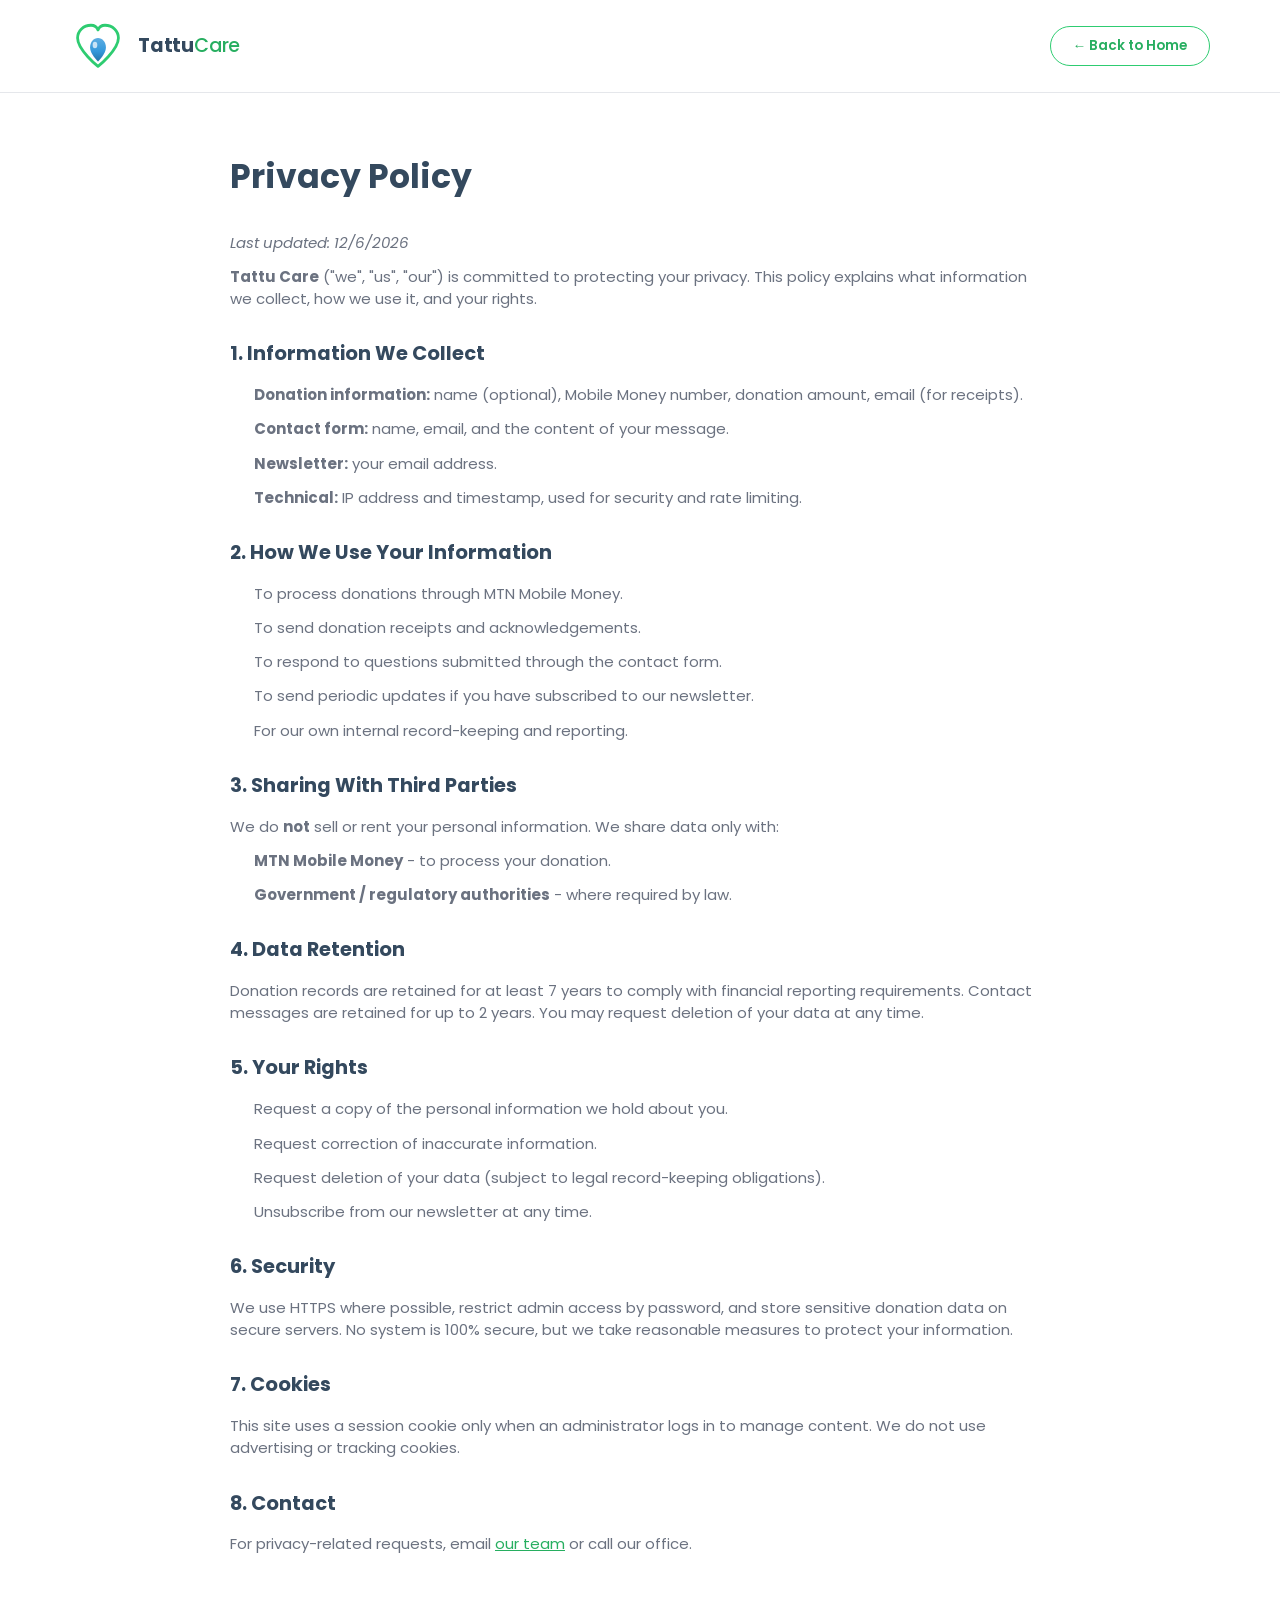
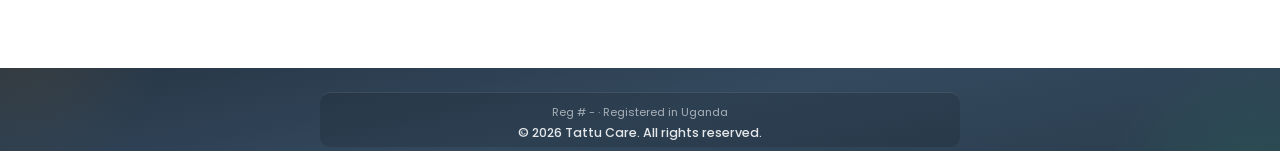
==== commit 389adcc3: "update" ====
--- a/frontend/pages/privacy.html
+++ b/frontend/pages/privacy.html
@@ -16,13 +16,20 @@
 .legal-page a{color:var(--primary-dark);text-decoration:underline}
 .top-bar{background:#fff;border-bottom:1px solid var(--border);padding:18px 0}
 .top-bar .container{display:flex;justify-content:space-between;align-items:center}
+.top-bar .logo{color:var(--secondary);text-shadow:none}
+.top-bar .logo-icon{filter:none;width:56px;height:56px}
+.top-bar .logo-mark{width:56px;height:56px;filter:none}
+.top-bar .logo-brand-care{color:var(--primary-dark)}
 </style>
 </head>
 <body>
 
 <div class="top-bar">
     <div class="container">
-        <a href="../../index.html" class="logo"><i class="fas fa-heart"></i> <span data-content="org.name">Tattu Care</span></a>
+        <a href="../../index.html" class="logo logo--static">
+            <img src="../assets/logo/icon.svg" alt="" class="logo-icon" width="56" height="56">
+            <span class="logo-wordmark"><span class="logo-brand-tattu">Tattu</span><span class="logo-brand-care"> Care</span></span>
+        </a>
         <a href="../../index.html" class="btn btn-outline">← Back to Home</a>
     </div>
 </div>
@@ -93,6 +100,7 @@
 </footer>
 
 <script src="../js/api-config.js"></script>
+<script src="../js/logo.js"></script>
 <script src="../js/content-loader.js"></script>
 <script>document.getElementById('updated').textContent = new Date().toLocaleDateString();</script>
 </body>
--- a/frontend/css/styles.css
+++ b/frontend/css/styles.css
@@ -29,6 +29,9 @@
     --about-interval: 3600ms;
     --partner-card-width: 148px;
     --partner-logo-height: 68px;
+    /* Donate FAB — master heartbeat rhythm (60 BPM: one lub-dub per second, 5 colors) */
+    --donate-rhythm: 5s;
+    --donate-ease: cubic-bezier(0.33, 0, 0.2, 1);
 }
 
 [data-theme="dark"] {
@@ -118,16 +121,126 @@
 .nav-container > nav { flex: 1; }
 
 .logo {
-    display: flex; align-items: center;
-    font-size: 1.15rem; font-weight: 700;
+    display: flex; align-items: center; gap: 12px;
+    font-size: 1.28rem; font-weight: 700;
     color: #fff;
     transition: var(--transition);
     letter-spacing: -.01em;
     flex-shrink: 0;
     text-shadow: 0 1px 4px rgba(0, 0, 0, .45);
 }
-.logo i { color: var(--primary); margin-right: 8px; font-size: 1.3rem; filter: drop-shadow(0 1px 2px rgba(0,0,0,.35)); }
-header.header-scrolled .logo { text-shadow: none; }
+.logo-icon {
+    width: 56px;
+    height: 56px;
+    flex-shrink: 0;
+    display: block;
+    filter: drop-shadow(0 2px 6px rgba(0, 0, 0, .38));
+}
+.logo-mark {
+    display: inline-flex;
+    flex-shrink: 0;
+    align-items: center;
+    justify-content: center;
+    line-height: 0;
+    width: 56px;
+    height: 56px;
+    filter: drop-shadow(0 2px 5px rgba(0, 0, 0, .32));
+}
+header.header-scrolled .logo-mark {
+    filter: drop-shadow(0 1px 4px rgba(0, 0, 0, .12));
+}
+.logo-mark--footer,
+.footer-brand-icon .logo-mark {
+    width: 48px;
+    height: 48px;
+}
+[data-theme="dark"] .logo-mark {
+    filter: drop-shadow(0 2px 6px rgba(0, 0, 0, .45));
+}
+.logo-svg {
+    display: block;
+    overflow: visible;
+    width: 100%;
+    height: 100%;
+}
+.logo-heart-group {
+    transform-origin: 24px 24px;
+    animation: logoHeartBeat 1.15s ease-in-out infinite, logoGreenGlow 1.15s ease-in-out infinite;
+}
+.logo-heart {
+    stroke: #2ecc71;
+    stroke-width: 2.4;
+    animation: logoGreenStroke 1.15s ease-in-out infinite;
+}
+.logo-water-group {
+    transform-origin: 24px 27px;
+    animation: logoWaterBeat 1.15s ease-in-out infinite;
+}
+.logo-drop-shine {
+    animation: logoWaterShine 2.3s ease-in-out infinite;
+}
+.logo:hover .logo-heart-group,
+.logo-mark:hover .logo-heart-group { animation-duration: .95s; }
+.logo:hover .logo-water-group,
+.logo-mark:hover .logo-water-group { animation-duration: .95s; }
+.logo:hover .logo-heart,
+.logo-mark:hover .logo-heart { animation-duration: .95s; }
+.logo-svg--static .logo-heart-group,
+.logo-svg--static .logo-water-group,
+.logo-svg--static .logo-drop-shine,
+.logo-svg--static .logo-heart { animation: none !important; }
+
+@keyframes logoHeartBeat {
+    0%, 100% { transform: scale(1); }
+    11%      { transform: scale(1.08); }
+    22%      { transform: scale(1); }
+    33%      { transform: scale(1.05); }
+    44%, 100% { transform: scale(1); }
+}
+@keyframes logoGreenStroke {
+    0%, 100% { stroke: #2ecc71; }
+    11%      { stroke: #58d68d; }
+    22%      { stroke: #2ecc71; }
+    33%      { stroke: #58d68d; }
+    44%, 100% { stroke: #2ecc71; }
+}
+@keyframes logoGreenGlow {
+    0%, 100% {
+        filter: drop-shadow(0 0 2px rgba(46, 204, 113, .28));
+    }
+    11% {
+        filter: drop-shadow(0 0 5px rgba(46, 204, 113, .55));
+    }
+    22% {
+        filter: drop-shadow(0 0 2px rgba(46, 204, 113, .28));
+    }
+    33% {
+        filter: drop-shadow(0 0 4px rgba(46, 204, 113, .45));
+    }
+    44%, 100% {
+        filter: drop-shadow(0 0 2px rgba(46, 204, 113, .28));
+    }
+}
+@keyframes logoWaterBeat {
+    0%, 100% { transform: scale(1) translateY(0); opacity: 1; }
+    11%      { transform: scale(1.12) translateY(-0.8px); opacity: 1; }
+    33%      { transform: scale(1.06) translateY(0); opacity: .95; }
+}
+@keyframes logoWaterShine {
+    0%, 100% { opacity: .55; }
+    50%      { opacity: .95; }
+}
+
+header.header-scrolled .logo { text-shadow: none; color: var(--secondary); }
+header.header-scrolled .logo-icon { filter: none; }
+.logo-wordmark { display: inline-flex; align-items: baseline; white-space: nowrap; }
+.logo-brand-tattu { font-weight: 700; }
+.logo-brand-care { font-weight: 500; color: var(--primary); }
+header.header-scrolled .logo-brand-care { color: var(--primary-dark); }
+.mobile-menu-logo .logo-brand-tattu { color: var(--secondary); }
+.mobile-menu-logo .logo-brand-care { color: var(--primary); }
+[data-theme="dark"] .mobile-menu-logo .logo-brand-tattu { color: #fff; }
+[data-theme="dark"] .mobile-menu-logo .logo-brand-care { color: var(--primary); }
 
 /* Nav links: centered cluster with consistent spacing - clean, balanced. */
 .nav-links {
@@ -1687,21 +1800,29 @@
     min-width: 0;
 }
 .footer-brand-icon {
-    width: 40px;
-    height: 40px;
+    width: 52px;
+    height: 52px;
     border-radius: 12px;
-    background: linear-gradient(135deg, var(--primary) 0%, var(--primary-dark) 100%);
+    background: transparent;
     display: flex;
     align-items: center;
     justify-content: center;
-    font-size: .95rem;
-    box-shadow: 0 6px 16px -4px rgba(46,204,113,.45);
+    box-shadow: none;
     flex-shrink: 0;
-    transition: transform .25s ease, box-shadow .25s ease;
+    transition: transform .25s ease;
+    overflow: visible;
+    padding: 0;
+}
+.footer-brand-icon img {
+    width: 48px;
+    height: 48px;
+    object-fit: contain;
+    display: block;
+    filter: drop-shadow(0 2px 8px rgba(0,0,0,.28));
 }
 .footer-brand:hover .footer-brand-icon {
-    transform: scale(1.06) rotate(-4deg);
-    box-shadow: 0 8px 20px -4px rgba(46,204,113,.55);
+    transform: scale(1.06);
+    box-shadow: none;
 }
 .footer-brand-text {
     display: flex;
@@ -1987,7 +2108,7 @@
         align-items: center;
     }
     .footer-brand { flex: 1; min-width: 0; }
-    .footer-brand-icon { width: 36px; height: 36px; font-size: .85rem; border-radius: 10px; }
+    .footer-brand-icon { width: 44px; height: 44px; font-size: .85rem; border-radius: 10px; }
     .footer-brand-text strong { font-size: .88rem; }
     .footer-social { width: 32px; height: 32px; font-size: .72rem; }
     .footer-container {
@@ -2173,14 +2294,14 @@
     border-bottom: 1px solid rgba(0, 0, 0, .08);
 }
 .mobile-menu-logo {
-    display: flex; align-items: center; gap: 7px;
+    display: flex; align-items: center; gap: 8px;
     font-size: .95rem; font-weight: 700;
-    color: var(--secondary);
     letter-spacing: -.01em;
     text-shadow: 0 1px 2px rgba(255,255,255,.4);
 }
-.mobile-menu-logo i { color: var(--primary); font-size: 1rem; }
-[data-theme="dark"] .mobile-menu-logo { color: #fff; text-shadow: 0 1px 2px rgba(0,0,0,.4); }
+.mobile-menu-logo .logo-icon { filter: none; width: 48px; height: 48px; }
+.mobile-menu-logo .logo-mark { width: 48px; height: 48px; filter: none; }
+[data-theme="dark"] .mobile-menu-logo { text-shadow: 0 1px 2px rgba(0,0,0,.4); }
 [data-theme="dark"] .mobile-menu-header { border-bottom-color: rgba(255,255,255,.1); }
 
 .mobile-menu-close {
@@ -2286,8 +2407,51 @@
 [data-theme="dark"] .mobile-menu-footer { border-top-color: rgba(255, 255, 255, .08); }
 [data-theme="dark"] .mobile-menu-footer .contact-mini { color: #ddd; text-shadow: 0 1px 2px rgba(0,0,0,.4); }
 
-/* Hidden — kept for backward-compat but no longer needed */
-.overlay { display: none; }
+/* Mobile menu backdrop — dims page behind frosted menu */
+.overlay {
+    position: fixed;
+    inset: 0;
+    z-index: 1098;
+    background: rgba(0, 0, 0, 0.35);
+    opacity: 0;
+    pointer-events: none;
+    transition: opacity .25s ease;
+}
+.overlay.active {
+    opacity: 1;
+    pointer-events: auto;
+}
+
+.hp-field {
+    position: absolute;
+    left: -9999px;
+    width: 1px;
+    height: 1px;
+    overflow: hidden;
+    opacity: 0;
+    pointer-events: none;
+}
+
+.pay-pending-hint {
+    margin-top: 10px;
+    padding: 10px 12px;
+    border-radius: 10px;
+    background: rgba(52, 152, 219, .12);
+    border: 1px solid rgba(52, 152, 219, .25);
+    color: var(--primary-dark);
+    font-size: .76rem;
+    line-height: 1.4;
+    animation: payHintPulse 2s ease-in-out infinite;
+}
+.pay-pending-hint i { margin-right: 6px; }
+@keyframes payHintPulse {
+    0%, 100% { opacity: 1; }
+    50% { opacity: .72; }
+}
+[data-theme="dark"] .pay-pending-hint {
+    background: rgba(52, 152, 219, .15);
+    color: #bde0ff;
+}
 
 /* =========================================================
  *  DONATE DROPDOWN (replaces the modal)
@@ -2301,12 +2465,15 @@
     max-height: calc(100vh - 120px);
     overflow-y: auto;
     z-index: 1199;
-    background: rgba(255,255,255,.93);
-    backdrop-filter: blur(28px) saturate(160%);
-    -webkit-backdrop-filter: blur(28px) saturate(160%);
-    border: 1px solid rgba(255,255,255,.6);
-    border-radius: 14px;
-    box-shadow: 0 22px 50px -10px rgba(0,0,0,.28);
+    background: rgba(255, 255, 255, 0.42);
+    backdrop-filter: blur(36px) saturate(190%);
+    -webkit-backdrop-filter: blur(36px) saturate(190%);
+    border: 1px solid rgba(255, 255, 255, 0.55);
+    border-radius: 16px;
+    box-shadow:
+        0 24px 48px -12px rgba(0, 0, 0, 0.22),
+        inset 0 1px 0 rgba(255, 255, 255, 0.65),
+        inset 0 -1px 0 rgba(255, 255, 255, 0.15);
     padding: 12px 14px 12px;
     color: var(--dark);
     font-size: .78rem;
@@ -2314,12 +2481,16 @@
     transform: scale(.85) translateY(12px);
     opacity: 0;
     pointer-events: none;
-    transition: opacity .2s ease, transform .25s cubic-bezier(.34,1.56,.64,1);
+    transition: opacity .28s ease, transform .32s cubic-bezier(.34, 1.56, .64, 1);
+    isolation: isolate;
 }
 .donate-dropdown.active { transform: scale(1) translateY(0); opacity: 1; pointer-events: auto; }
 [data-theme="dark"] .donate-dropdown {
-    background: rgba(28,28,28,.92);
-    border-color: rgba(255,255,255,.08);
+    background: rgba(18, 22, 28, 0.48);
+    border-color: rgba(255, 255, 255, 0.14);
+    box-shadow:
+        0 24px 48px -12px rgba(0, 0, 0, 0.45),
+        inset 0 1px 0 rgba(255, 255, 255, 0.12);
     color: #fff;
 }
 
@@ -2328,33 +2499,102 @@
     position: absolute;
     bottom: -10px; right: 28px;
     width: 18px; height: 18px;
-    background: inherit;
-    backdrop-filter: inherit;
+    background: rgba(255, 255, 255, 0.38);
+    backdrop-filter: blur(36px) saturate(190%);
+    -webkit-backdrop-filter: blur(36px) saturate(190%);
     transform: rotate(45deg);
-    border-right: 1px solid rgba(255,255,255,.6);
-    border-bottom: 1px solid rgba(255,255,255,.6);
+    border-right: 1px solid rgba(255, 255, 255, 0.55);
+    border-bottom: 1px solid rgba(255, 255, 255, 0.55);
     border-radius: 0 0 4px 0;
+    z-index: -1;
 }
 [data-theme="dark"] .donate-dropdown::before {
-    border-color: rgba(255,255,255,.08);
-}
-
+    background: rgba(18, 22, 28, 0.48);
+    border-color: rgba(255, 255, 255, 0.14);
+}
+
+/* Popup title — “Donate” blink stays on the floating label only */
 .donate-dropdown h2 {
     margin: 0 0 8px;
     font-size: .88rem;
     color: var(--secondary);
     font-weight: 600;
     display: flex; align-items: center; justify-content: space-between;
-}
+    gap: 8px;
+}
+
+@keyframes donateWordBlink {
+    /* ── Green ── */
+    0%, 10%   { color: #2ecc71; opacity: 1; transform: scale(1); filter: drop-shadow(0 0 4px rgba(46,204,113,.75)) drop-shadow(0 0 12px rgba(46,204,113,.45)); }
+    2.5%      { transform: scale(1.05); filter: drop-shadow(0 0 8px rgba(46,204,113,.95)) drop-shadow(0 0 18px rgba(46,204,113,.55)); }
+    5%        { transform: scale(1); }
+    7.5%      { transform: scale(1.025); filter: drop-shadow(0 0 6px rgba(46,204,113,.85)) drop-shadow(0 0 14px rgba(46,204,113,.5)); }
+    10%, 18%  { transform: scale(1); }
+    19%       { opacity: .1; transform: scale(.88); filter: none; }
+    /* ── Gold ── */
+    20%, 30%  { color: #f39c12; opacity: 1; transform: scale(1); filter: drop-shadow(0 0 5px rgba(243,156,18,.85)) drop-shadow(0 0 14px rgba(243,156,18,.5)); }
+    22.5%     { transform: scale(1.05); filter: drop-shadow(0 0 9px rgba(243,156,18,.95)) drop-shadow(0 0 18px rgba(243,156,18,.55)); }
+    25%       { transform: scale(1); }
+    27.5%     { transform: scale(1.025); filter: drop-shadow(0 0 7px rgba(243,156,18,.88)) drop-shadow(0 0 15px rgba(243,156,18,.5)); }
+    30%, 38%  { transform: scale(1); }
+    39%       { opacity: .1; transform: scale(.88); filter: none; }
+    /* ── Coral ── */
+    40%, 50%  { color: #e74c3c; opacity: 1; transform: scale(1); filter: drop-shadow(0 0 5px rgba(231,76,60,.85)) drop-shadow(0 0 14px rgba(231,76,60,.5)); }
+    42.5%     { transform: scale(1.05); filter: drop-shadow(0 0 9px rgba(231,76,60,.95)) drop-shadow(0 0 18px rgba(231,76,60,.55)); }
+    45%       { transform: scale(1); }
+    47.5%     { transform: scale(1.025); filter: drop-shadow(0 0 7px rgba(231,76,60,.88)) drop-shadow(0 0 15px rgba(231,76,60,.5)); }
+    50%, 58%  { transform: scale(1); }
+    59%       { opacity: .1; transform: scale(.88); filter: none; }
+    /* ── Blue ── */
+    60%, 70%  { color: #3498db; opacity: 1; transform: scale(1); filter: drop-shadow(0 0 5px rgba(52,152,219,.85)) drop-shadow(0 0 14px rgba(52,152,219,.5)); }
+    62.5%     { transform: scale(1.05); filter: drop-shadow(0 0 9px rgba(52,152,219,.95)) drop-shadow(0 0 18px rgba(52,152,219,.55)); }
+    65%       { transform: scale(1); }
+    67.5%     { transform: scale(1.025); filter: drop-shadow(0 0 7px rgba(52,152,219,.88)) drop-shadow(0 0 15px rgba(52,152,219,.5)); }
+    70%, 78%  { transform: scale(1); }
+    79%       { opacity: .1; transform: scale(.88); filter: none; }
+    /* ── Purple ── */
+    80%, 90%  { color: #9b59b6; opacity: 1; transform: scale(1); filter: drop-shadow(0 0 5px rgba(155,89,182,.85)) drop-shadow(0 0 14px rgba(155,89,182,.5)); }
+    82.5%     { transform: scale(1.05); filter: drop-shadow(0 0 9px rgba(155,89,182,.95)) drop-shadow(0 0 18px rgba(155,89,182,.55)); }
+    85%       { transform: scale(1); }
+    87.5%     { transform: scale(1.025); filter: drop-shadow(0 0 7px rgba(155,89,182,.88)) drop-shadow(0 0 15px rgba(155,89,182,.5)); }
+    90%, 98%  { transform: scale(1); }
+    99%       { opacity: .1; transform: scale(.88); color: #2ecc71; filter: none; }
+}
+
+@keyframes donateWordGlow {
+    0%, 10%   { color: #2ecc71; opacity: .6; transform: scale(1.14); filter: blur(8px); }
+    2.5%      { opacity: .82; transform: scale(1.24); filter: blur(10px); }
+    7.5%      { opacity: .68; transform: scale(1.16); filter: blur(8px); }
+    20%, 30%  { color: #f39c12; opacity: .62; transform: scale(1.14); filter: blur(8px); }
+    22.5%     { opacity: .84; transform: scale(1.24); filter: blur(10px); }
+    27.5%     { opacity: .7; transform: scale(1.16); filter: blur(8px); }
+    40%, 50%  { color: #e74c3c; opacity: .62; transform: scale(1.14); filter: blur(8px); }
+    42.5%     { opacity: .84; transform: scale(1.24); filter: blur(10px); }
+    47.5%     { opacity: .7; transform: scale(1.16); filter: blur(8px); }
+    60%, 70%  { color: #3498db; opacity: .62; transform: scale(1.14); filter: blur(8px); }
+    62.5%     { opacity: .84; transform: scale(1.24); filter: blur(10px); }
+    67.5%     { opacity: .7; transform: scale(1.16); filter: blur(8px); }
+    80%, 90%  { color: #9b59b6; opacity: .62; transform: scale(1.14); filter: blur(8px); }
+    82.5%     { opacity: .84; transform: scale(1.24); filter: blur(10px); }
+    87.5%     { opacity: .7; transform: scale(1.16); filter: blur(8px); }
+}
+
 .donate-dropdown h2 .close-modal {
     position: static;
     width: 20px; height: 20px;
     font-size: 13px;
-    background: rgba(0,0,0,.06);
-    border: none; border-radius: 50%;
+    background: rgba(255, 255, 255, 0.38);
+    backdrop-filter: blur(8px);
+    -webkit-backdrop-filter: blur(8px);
+    border: 1px solid rgba(255, 255, 255, 0.4);
+    border-radius: 50%;
     color: var(--gray); cursor: pointer;
     display: flex; align-items: center; justify-content: center;
     transition: .15s;
+}
+[data-theme="dark"] .donate-dropdown h2 .close-modal {
+    background: rgba(255, 255, 255, 0.1);
+    border-color: rgba(255, 255, 255, 0.15);
 }
 .donate-dropdown h2 .close-modal:hover { background: var(--danger); color: #fff; transform: rotate(90deg); }
 
@@ -2362,12 +2602,18 @@
 .pay-tabs {
     display: flex;
     gap: 2px;
-    background: rgba(0,0,0,.04);
-    border-radius: 7px;
+    background: rgba(255, 255, 255, 0.28);
+    backdrop-filter: blur(12px);
+    -webkit-backdrop-filter: blur(12px);
+    border: 1px solid rgba(255, 255, 255, 0.35);
+    border-radius: 8px;
     padding: 2px;
     margin-bottom: 8px;
 }
-[data-theme="dark"] .pay-tabs { background: rgba(255,255,255,.06); }
+[data-theme="dark"] .pay-tabs {
+    background: rgba(255, 255, 255, 0.06);
+    border-color: rgba(255, 255, 255, 0.1);
+}
 .pay-tab {
     flex: 1;
     background: transparent;
@@ -2386,10 +2632,16 @@
 .pay-tab i { font-size: .72rem; }
 .pay-tab:hover { color: var(--secondary); }
 .pay-tab.active {
-    background: #fff; color: var(--primary-dark);
-    box-shadow: 0 1px 3px rgba(0,0,0,.1);
-}
-[data-theme="dark"] .pay-tab.active { background: rgba(255,255,255,.12); color: var(--primary); }
+    background: rgba(255, 255, 255, 0.72);
+    color: var(--primary-dark);
+    box-shadow: 0 2px 8px rgba(0, 0, 0, 0.08);
+    backdrop-filter: blur(8px);
+    -webkit-backdrop-filter: blur(8px);
+}
+[data-theme="dark"] .pay-tab.active {
+    background: rgba(255, 255, 255, 0.14);
+    color: var(--primary);
+}
 
 /* Pay panel switching */
 .pay-panel { display: none; animation: panelIn .25s ease; }
@@ -2409,20 +2661,28 @@
 .donate-dropdown .form-control {
     padding: 6px 9px;
     font-size: .76rem;
-    border-radius: 6px;
-    background: rgba(0,0,0,.02);
-    border: 1px solid rgba(0,0,0,.08);
+    border-radius: 7px;
+    background: rgba(255, 255, 255, 0.45);
+    border: 1px solid rgba(255, 255, 255, 0.5);
+    backdrop-filter: blur(10px);
+    -webkit-backdrop-filter: blur(10px);
     width: 100%;
+    transition: background .2s, border-color .2s, box-shadow .2s;
 }
 .donate-dropdown .form-control:focus {
-    background: #fff;
-    border-color: var(--primary);
-    box-shadow: 0 0 0 2px rgba(46,204,113,.15);
+    background: rgba(255, 255, 255, 0.78);
+    border-color: rgba(46, 204, 113, 0.55);
+    box-shadow: 0 0 0 3px rgba(46, 204, 113, 0.18);
+    outline: none;
 }
 [data-theme="dark"] .donate-dropdown .form-control {
-    background: rgba(255,255,255,.05);
-    border-color: rgba(255,255,255,.1);
+    background: rgba(255, 255, 255, 0.07);
+    border-color: rgba(255, 255, 255, 0.14);
     color: #fff;
+}
+[data-theme="dark"] .donate-dropdown .form-control:focus {
+    background: rgba(255, 255, 255, 0.12);
+    border-color: rgba(85, 231, 160, 0.45);
 }
 .donate-dropdown .form-row {
     display: grid;
@@ -2451,6 +2711,16 @@
     padding: 6px 10px;
     margin-bottom: 7px;
     font-size: .68rem;
+}
+.donate-dropdown .bank-details {
+    background: rgba(255, 255, 255, 0.28);
+    backdrop-filter: blur(10px);
+    -webkit-backdrop-filter: blur(10px);
+    border: 1px solid rgba(255, 255, 255, 0.38);
+}
+[data-theme="dark"] .donate-dropdown .bank-details {
+    background: rgba(255, 255, 255, 0.06);
+    border-color: rgba(255, 255, 255, 0.12);
 }
 [data-theme="dark"] .bank-details { background: rgba(255,255,255,.04); border-color: rgba(255,255,255,.08); }
 .bank-row {
@@ -2516,60 +2786,377 @@
 [data-theme="dark"] .help-link { border-top-color: rgba(255,255,255,.08); }
 
 /* =========================================================
- *  Floating Donate button (the only donate CTA)
+ *  Floating Donate — heart button + label beside it
+ *  Master rhythm: var(--donate-rhythm) = 5s (≈60 BPM resting heart)
+ *  Each color = 1s · LUB @ 2.5% · DUB @ 7.5% · diastole 10–18%
  * ========================================================= */
+.floating-donate-cluster {
+    position: fixed;
+    bottom: 24px;
+    right: 24px;
+    z-index: 1201;
+    display: flex;
+    align-items: center;
+    flex-direction: row-reverse;
+    gap: 12px;
+}
+
+.floating-donate-label {
+    position: relative;
+    display: inline-grid;
+    place-items: center;
+    min-width: 3.2em;
+    height: 1.25em;
+    cursor: pointer;
+    user-select: none;
+    padding: 4px 2px;
+    transition: opacity .22s ease, transform .22s ease, visibility .22s;
+}
+
+.floating-donate-blink-glow,
+.floating-donate-blink-text {
+    grid-area: 1 / 1;
+    font-size: .95rem;
+    font-weight: 800;
+    letter-spacing: .03em;
+    line-height: 1;
+    animation: donateWordBlink var(--donate-rhythm) var(--donate-ease) infinite;
+}
+
+.floating-donate-blink-glow {
+    filter: blur(9px);
+    opacity: .65;
+    animation-name: donateWordGlow;
+}
+
+.floating-donate-cluster:has(.floating-donate:hover) .floating-donate-blink-glow,
+.floating-donate-cluster:has(.floating-donate:hover) .floating-donate-blink-text,
+.floating-donate-cluster:has(.floating-donate-label:hover) .floating-donate,
+.floating-donate-cluster:has(.floating-donate-label:hover) .floating-donate-blink-glow,
+.floating-donate-cluster:has(.floating-donate-label:hover) .floating-donate-blink-text {
+    animation-play-state: paused;
+}
+.floating-donate-cluster:has(.floating-donate-label:hover) .floating-donate::before,
+.floating-donate-cluster:has(.floating-donate-label:hover) .floating-donate-heart-pulse,
+.floating-donate-cluster:has(.floating-donate-label:hover) .floating-donate-heart-glow,
+.floating-donate-cluster:has(.floating-donate-label:hover) .floating-donate-heart-core {
+    animation-play-state: paused;
+}
+
 .floating-donate {
-    position: fixed;
-    bottom: 24px; right: 24px;
-    width: 60px; height: 60px;
-    background: linear-gradient(135deg, #2ecc71 0%, #27ae60 100%);
-    color: #fff;
-    border: none;
+    position: relative;
+    width: 42px;
+    height: 42px;
+    padding: 0;
+    background: radial-gradient(circle at 50% 42%,
+        rgba(255, 255, 255, 0.28) 0%,
+        rgba(255, 255, 255, 0.42) 52%,
+        rgba(46, 204, 113, 0.06) 100%);
+    backdrop-filter: blur(16px) saturate(180%);
+    -webkit-backdrop-filter: blur(16px) saturate(180%);
+    color: #2ecc71;
+    border: 2px solid #2ecc71;
     border-radius: 50%;
     cursor: pointer;
-    z-index: 1000;
-    display: flex; align-items: center; justify-content: center;
-    box-shadow: 0 10px 25px -5px rgba(46,204,113,.55),
-                0 0 0 0 rgba(46,204,113,.55);
-    animation: pulseDonate 2.4s ease-in-out infinite;
-    transition: transform .25s, box-shadow .25s;
-    font-size: 1.2rem;
-}
-.floating-donate::after {
-    content: 'Donate';
+    display: flex;
+    align-items: center;
+    justify-content: center;
+    flex-shrink: 0;
+    box-shadow:
+        0 2px 10px -3px rgba(46, 204, 113, .45),
+        0 0 14px -2px rgba(46, 204, 113, .35),
+        inset 0 0 10px rgba(46, 204, 113, .08);
+    animation: donateEdgeRhythm var(--donate-rhythm) var(--donate-ease) infinite;
+    transition: transform .25s;
+    font-size: .88rem;
+    isolation: isolate;
+}
+.floating-donate::before {
+    content: '';
     position: absolute;
-    right: 70px;
-    background: var(--secondary);
-    color: #fff;
-    padding: 6px 12px;
-    border-radius: 6px;
-    font-size: .78rem;
-    font-weight: 600;
-    white-space: nowrap;
+    inset: -6px;
+    border-radius: 50%;
+    z-index: -1;
+    opacity: .55;
+    animation: donateAuraGlow var(--donate-rhythm) var(--donate-ease) infinite;
+    pointer-events: none;
+}
+[data-theme="dark"] .floating-donate {
+    animation-name: donateEdgeRhythmDark;
+}
+.floating-donate-heart-wrap {
+    position: relative;
+    display: inline-grid;
+    place-items: center;
+    width: 1.15em;
+    height: 1.15em;
+}
+.floating-donate-heart-pulse {
+    position: absolute;
+    inset: -5px;
+    border-radius: 50%;
+    border: 1.5px solid currentColor;
     opacity: 0;
     pointer-events: none;
-    transform: translateX(8px);
-    transition: .25s;
-}
-.floating-donate:hover::after { opacity: 1; transform: translateX(0); }
+    animation: donatePulseRing var(--donate-rhythm) linear infinite;
+}
+.floating-donate-heart-glow,
+.floating-donate-heart-core {
+    grid-area: 1 / 1;
+    width: 1.12em;
+    height: 1.12em;
+    display: block;
+    transform-origin: center center;
+    animation: donateHeartReal var(--donate-rhythm) linear infinite;
+    will-change: transform, color, filter;
+}
+.floating-donate-heart-glow path,
+.floating-donate-heart-core path {
+    fill: currentColor;
+}
+.floating-donate-heart-glow {
+    filter: blur(4px);
+    opacity: .78;
+    animation-name: donateHeartRealGlow;
+}
+.floating-donate::after { display: none; }
 .floating-donate:hover {
     transform: translateY(-3px) scale(1.06);
-    box-shadow: 0 14px 30px -5px rgba(46,204,113,.65);
     animation-play-state: paused;
 }
+.floating-donate:hover::before { animation-play-state: paused; }
+.floating-donate:hover .floating-donate-heart-pulse,
+.floating-donate:hover .floating-donate-heart-glow,
+.floating-donate:hover .floating-donate-heart-core { animation-play-state: paused; }
 .floating-donate:active { transform: translateY(-1px) scale(.97); }
 .floating-donate.dropdown-open {
-    background: linear-gradient(135deg, #e74c3c, #c0392b);
-    transform: rotate(135deg);
+    background: radial-gradient(circle at 50% 42%, rgba(231, 76, 60, 0.12), rgba(22, 22, 22, 0.5));
+    border-color: #e74c3c;
+    color: #e74c3c;
     animation: none;
-    box-shadow: 0 6px 18px -4px rgba(231,76,60,.5);
-}
-.floating-donate.dropdown-open::after { content: ''; }
-.floating-donate.hidden-cta { opacity: 0; pointer-events: none; transform: scale(.6); }
-
-@keyframes pulseDonate {
-    0%, 100% { box-shadow: 0 10px 25px -5px rgba(46,204,113,.55), 0 0 0 0   rgba(46,204,113,.55); }
-    70%      { box-shadow: 0 10px 25px -5px rgba(46,204,113,.55), 0 0 0 14px rgba(46,204,113,0); }
+    box-shadow: 0 2px 12px -3px rgba(231, 76, 60, .55), 0 0 16px -2px rgba(231, 76, 60, .4);
+}
+.floating-donate.dropdown-open::before { opacity: 0; animation: none; }
+.floating-donate.dropdown-open .floating-donate-heart-pulse { display: none; }
+.floating-donate.dropdown-open .floating-donate-heart-glow,
+.floating-donate.dropdown-open .floating-donate-heart-core {
+    animation: none;
+    color: #e74c3c;
+    filter: drop-shadow(0 0 8px rgba(231, 76, 60, .7));
+}
+.floating-donate.dropdown-open .floating-donate-heart-core {
+    transform: rotate(45deg);
+    transition: transform .25s ease;
+}
+.floating-donate-cluster.hidden-cta {
+    opacity: 0;
+    pointer-events: none;
+    transform: scale(.6);
+}
+
+@keyframes donateEdgeRhythm {
+    /* Green */
+    0%, 10% {
+        border-color: #2ecc71; color: #2ecc71;
+        background: radial-gradient(circle at 50% 42%, rgba(255,255,255,.26) 0%, rgba(255,255,255,.4) 52%, rgba(46,204,113,.1) 100%);
+        box-shadow: 0 2px 10px -3px rgba(46,204,113,.5), 0 0 18px -2px rgba(46,204,113,.42), inset 0 0 12px rgba(46,204,113,.12);
+    }
+    2.5% { box-shadow: 0 2px 14px -2px rgba(46,204,113,.65), 0 0 28px -2px rgba(46,204,113,.55), 0 0 40px -6px rgba(46,204,113,.35), inset 0 0 16px rgba(46,204,113,.18); }
+    7.5% { box-shadow: 0 2px 12px -3px rgba(46,204,113,.55), 0 0 22px -2px rgba(46,204,113,.48), inset 0 0 14px rgba(46,204,113,.14); }
+    10%, 18% { box-shadow: 0 2px 10px -3px rgba(46,204,113,.5), 0 0 18px -2px rgba(46,204,113,.42), inset 0 0 12px rgba(46,204,113,.12); }
+    19% { border-color: rgba(46,204,113,.25); box-shadow: 0 1px 4px -2px rgba(0,0,0,.06), inset 0 0 4px transparent; }
+    /* Gold */
+    20%, 30% {
+        border-color: #f39c12; color: #f39c12;
+        background: radial-gradient(circle at 50% 42%, rgba(255,255,255,.24) 0%, rgba(255,255,255,.38) 52%, rgba(243,156,18,.12) 100%);
+        box-shadow: 0 2px 12px -3px rgba(243,156,18,.55), 0 0 20px -2px rgba(243,156,18,.48), inset 0 0 14px rgba(243,156,18,.14);
+    }
+    22.5% { box-shadow: 0 2px 16px -2px rgba(243,156,18,.68), 0 0 30px -2px rgba(243,156,18,.58), 0 0 42px -6px rgba(243,156,18,.36), inset 0 0 18px rgba(243,156,18,.2); }
+    27.5% { box-shadow: 0 2px 14px -3px rgba(243,156,18,.58), 0 0 24px -2px rgba(243,156,18,.5), inset 0 0 16px rgba(243,156,18,.16); }
+    30%, 38% { box-shadow: 0 2px 12px -3px rgba(243,156,18,.55), 0 0 20px -2px rgba(243,156,18,.48), inset 0 0 14px rgba(243,156,18,.14); }
+    39% { border-color: rgba(243,156,18,.25); box-shadow: 0 1px 4px -2px rgba(0,0,0,.06), inset 0 0 4px transparent; }
+    /* Coral */
+    40%, 50% {
+        border-color: #e74c3c; color: #e74c3c;
+        background: radial-gradient(circle at 50% 42%, rgba(255,255,255,.24) 0%, rgba(255,255,255,.38) 52%, rgba(231,76,60,.12) 100%);
+        box-shadow: 0 2px 12px -3px rgba(231,76,60,.55), 0 0 20px -2px rgba(231,76,60,.48), inset 0 0 14px rgba(231,76,60,.14);
+    }
+    42.5% { box-shadow: 0 2px 16px -2px rgba(231,76,60,.68), 0 0 30px -2px rgba(231,76,60,.58), 0 0 42px -6px rgba(231,76,60,.36), inset 0 0 18px rgba(231,76,60,.2); }
+    47.5% { box-shadow: 0 2px 14px -3px rgba(231,76,60,.58), 0 0 24px -2px rgba(231,76,60,.5), inset 0 0 16px rgba(231,76,60,.16); }
+    50%, 58% { box-shadow: 0 2px 12px -3px rgba(231,76,60,.55), 0 0 20px -2px rgba(231,76,60,.48), inset 0 0 14px rgba(231,76,60,.14); }
+    59% { border-color: rgba(231,76,60,.25); box-shadow: 0 1px 4px -2px rgba(0,0,0,.06), inset 0 0 4px transparent; }
+    /* Blue */
+    60%, 70% {
+        border-color: #3498db; color: #3498db;
+        background: radial-gradient(circle at 50% 42%, rgba(255,255,255,.24) 0%, rgba(255,255,255,.38) 52%, rgba(52,152,219,.12) 100%);
+        box-shadow: 0 2px 12px -3px rgba(52,152,219,.55), 0 0 20px -2px rgba(52,152,219,.48), inset 0 0 14px rgba(52,152,219,.14);
+    }
+    62.5% { box-shadow: 0 2px 16px -2px rgba(52,152,219,.68), 0 0 30px -2px rgba(52,152,219,.58), 0 0 42px -6px rgba(52,152,219,.36), inset 0 0 18px rgba(52,152,219,.2); }
+    67.5% { box-shadow: 0 2px 14px -3px rgba(52,152,219,.58), 0 0 24px -2px rgba(52,152,219,.5), inset 0 0 16px rgba(52,152,219,.16); }
+    70%, 78% { box-shadow: 0 2px 12px -3px rgba(52,152,219,.55), 0 0 20px -2px rgba(52,152,219,.48), inset 0 0 14px rgba(52,152,219,.14); }
+    79% { border-color: rgba(52,152,219,.25); box-shadow: 0 1px 4px -2px rgba(0,0,0,.06), inset 0 0 4px transparent; }
+    /* Purple */
+    80%, 90% {
+        border-color: #9b59b6; color: #9b59b6;
+        background: radial-gradient(circle at 50% 42%, rgba(255,255,255,.24) 0%, rgba(255,255,255,.38) 52%, rgba(155,89,182,.12) 100%);
+        box-shadow: 0 2px 12px -3px rgba(155,89,182,.55), 0 0 20px -2px rgba(155,89,182,.48), inset 0 0 14px rgba(155,89,182,.14);
+    }
+    82.5% { box-shadow: 0 2px 16px -2px rgba(155,89,182,.68), 0 0 30px -2px rgba(155,89,182,.58), 0 0 42px -6px rgba(155,89,182,.36), inset 0 0 18px rgba(155,89,182,.2); }
+    87.5% { box-shadow: 0 2px 14px -3px rgba(155,89,182,.58), 0 0 24px -2px rgba(155,89,182,.5), inset 0 0 16px rgba(155,89,182,.16); }
+    90%, 98% { box-shadow: 0 2px 12px -3px rgba(155,89,182,.55), 0 0 20px -2px rgba(155,89,182,.48), inset 0 0 14px rgba(155,89,182,.14); }
+    99% { border-color: rgba(155,89,182,.25); box-shadow: 0 1px 4px -2px rgba(0,0,0,.06), inset 0 0 4px transparent; }
+}
+@keyframes donateEdgeRhythmDark {
+    0%, 10% {
+        border-color: #2ecc71; color: #2ecc71;
+        background: radial-gradient(circle at 50% 42%, rgba(12,16,22,.6) 0%, rgba(20,26,34,.78) 52%, rgba(46,204,113,.08) 100%);
+        box-shadow: 0 2px 10px -3px rgba(46,204,113,.5), 0 0 18px -2px rgba(46,204,113,.4), inset 0 0 12px rgba(46,204,113,.1);
+    }
+    2.5% { box-shadow: 0 2px 14px -2px rgba(46,204,113,.62), 0 0 28px -2px rgba(46,204,113,.52), inset 0 0 16px rgba(46,204,113,.16); }
+    7.5% { box-shadow: 0 2px 12px -3px rgba(46,204,113,.52), 0 0 22px -2px rgba(46,204,113,.44), inset 0 0 14px rgba(46,204,113,.12); }
+    19% { border-color: rgba(46,204,113,.2); box-shadow: 0 1px 4px -2px rgba(0,0,0,.2); }
+    20%, 30% {
+        border-color: #f39c12; color: #f39c12;
+        background: radial-gradient(circle at 50% 42%, rgba(12,16,22,.6) 0%, rgba(20,26,34,.78) 52%, rgba(243,156,18,.1) 100%);
+        box-shadow: 0 2px 12px -3px rgba(243,156,18,.55), 0 0 20px -2px rgba(243,156,18,.45), inset 0 0 14px rgba(243,156,18,.12);
+    }
+    22.5% { box-shadow: 0 2px 16px -2px rgba(243,156,18,.65), 0 0 30px -2px rgba(243,156,18,.55), inset 0 0 18px rgba(243,156,18,.18); }
+    27.5% { box-shadow: 0 2px 14px -3px rgba(243,156,18,.55), 0 0 24px -2px rgba(243,156,18,.46), inset 0 0 16px rgba(243,156,18,.14); }
+    39% { border-color: rgba(243,156,18,.2); box-shadow: 0 1px 4px -2px rgba(0,0,0,.2); }
+    40%, 50% {
+        border-color: #e74c3c; color: #e74c3c;
+        background: radial-gradient(circle at 50% 42%, rgba(12,16,22,.6) 0%, rgba(20,26,34,.78) 52%, rgba(231,76,60,.1) 100%);
+        box-shadow: 0 2px 12px -3px rgba(231,76,60,.55), 0 0 20px -2px rgba(231,76,60,.45), inset 0 0 14px rgba(231,76,60,.12);
+    }
+    42.5% { box-shadow: 0 2px 16px -2px rgba(231,76,60,.65), 0 0 30px -2px rgba(231,76,60,.55), inset 0 0 18px rgba(231,76,60,.18); }
+    47.5% { box-shadow: 0 2px 14px -3px rgba(231,76,60,.55), 0 0 24px -2px rgba(231,76,60,.46), inset 0 0 16px rgba(231,76,60,.14); }
+    59% { border-color: rgba(231,76,60,.2); box-shadow: 0 1px 4px -2px rgba(0,0,0,.2); }
+    60%, 70% {
+        border-color: #3498db; color: #3498db;
+        background: radial-gradient(circle at 50% 42%, rgba(12,16,22,.6) 0%, rgba(20,26,34,.78) 52%, rgba(52,152,219,.1) 100%);
+        box-shadow: 0 2px 12px -3px rgba(52,152,219,.55), 0 0 20px -2px rgba(52,152,219,.45), inset 0 0 14px rgba(52,152,219,.12);
+    }
+    62.5% { box-shadow: 0 2px 16px -2px rgba(52,152,219,.65), 0 0 30px -2px rgba(52,152,219,.55), inset 0 0 18px rgba(52,152,219,.18); }
+    67.5% { box-shadow: 0 2px 14px -3px rgba(52,152,219,.55), 0 0 24px -2px rgba(52,152,219,.46), inset 0 0 16px rgba(52,152,219,.14); }
+    79% { border-color: rgba(52,152,219,.2); box-shadow: 0 1px 4px -2px rgba(0,0,0,.2); }
+    80%, 90% {
+        border-color: #9b59b6; color: #9b59b6;
+        background: radial-gradient(circle at 50% 42%, rgba(12,16,22,.6) 0%, rgba(20,26,34,.78) 52%, rgba(155,89,182,.1) 100%);
+        box-shadow: 0 2px 12px -3px rgba(155,89,182,.55), 0 0 20px -2px rgba(155,89,182,.45), inset 0 0 14px rgba(155,89,182,.12);
+    }
+    82.5% { box-shadow: 0 2px 16px -2px rgba(155,89,182,.65), 0 0 30px -2px rgba(155,89,182,.55), inset 0 0 18px rgba(155,89,182,.18); }
+    87.5% { box-shadow: 0 2px 14px -3px rgba(155,89,182,.55), 0 0 24px -2px rgba(155,89,182,.46), inset 0 0 16px rgba(155,89,182,.14); }
+    99% { border-color: rgba(155,89,182,.2); box-shadow: 0 1px 4px -2px rgba(0,0,0,.2); }
+}
+
+@keyframes donateAuraGlow {
+    0%, 10%  { background: radial-gradient(circle, rgba(46,204,113,.36) 0%, transparent 68%); opacity: .55; }
+    2.5%     { background: radial-gradient(circle, rgba(46,204,113,.52) 0%, transparent 72%); opacity: .75; }
+    7.5%     { background: radial-gradient(circle, rgba(46,204,113,.42) 0%, transparent 70%); opacity: .62; }
+    19%      { background: transparent; opacity: 0; }
+    20%, 30% { background: radial-gradient(circle, rgba(243,156,18,.4) 0%, transparent 68%); opacity: .55; }
+    22.5%    { background: radial-gradient(circle, rgba(243,156,18,.56) 0%, transparent 72%); opacity: .75; }
+    27.5%    { background: radial-gradient(circle, rgba(243,156,18,.44) 0%, transparent 70%); opacity: .62; }
+    39%      { background: transparent; opacity: 0; }
+    40%, 50% { background: radial-gradient(circle, rgba(231,76,60,.4) 0%, transparent 68%); opacity: .55; }
+    42.5%    { background: radial-gradient(circle, rgba(231,76,60,.56) 0%, transparent 72%); opacity: .75; }
+    47.5%    { background: radial-gradient(circle, rgba(231,76,60,.44) 0%, transparent 70%); opacity: .62; }
+    59%      { background: transparent; opacity: 0; }
+    60%, 70% { background: radial-gradient(circle, rgba(52,152,219,.4) 0%, transparent 68%); opacity: .55; }
+    62.5%    { background: radial-gradient(circle, rgba(52,152,219,.56) 0%, transparent 72%); opacity: .75; }
+    67.5%    { background: radial-gradient(circle, rgba(52,152,219,.44) 0%, transparent 70%); opacity: .62; }
+    79%      { background: transparent; opacity: 0; }
+    80%, 90% { background: radial-gradient(circle, rgba(155,89,182,.4) 0%, transparent 68%); opacity: .55; }
+    82.5%    { background: radial-gradient(circle, rgba(155,89,182,.56) 0%, transparent 72%); opacity: .75; }
+    87.5%    { background: radial-gradient(circle, rgba(155,89,182,.44) 0%, transparent 70%); opacity: .62; }
+    99%      { background: transparent; opacity: 0; }
+}
+
+/* Master heartbeat — 60 BPM lub-dub (LUB 2.5% · dip 5% · DUB 7.5% · rest 10–18% per color) */
+@keyframes donateHeartReal {
+    0%, 10%   { transform: scale(1); color: #2ecc71; filter: drop-shadow(0 0 4px rgba(46,204,113,.55)); }
+    2.5%      { transform: scale(1.13, 1.06); filter: drop-shadow(0 0 14px rgba(46,204,113,.95)) drop-shadow(0 0 26px rgba(46,204,113,.45)); }
+    5%        { transform: scale(1.02, 0.98); filter: drop-shadow(0 0 6px rgba(46,204,113,.65)); }
+    7.5%      { transform: scale(1.08, 1.03); filter: drop-shadow(0 0 10px rgba(46,204,113,.82)); }
+    10%, 18%  { transform: scale(1); filter: drop-shadow(0 0 5px rgba(46,204,113,.5)); }
+    19%       { transform: scale(.94); opacity: .9; filter: none; }
+    20%, 30%  { transform: scale(1); color: #f39c12; opacity: 1; filter: drop-shadow(0 0 4px rgba(243,156,18,.55)); }
+    22.5%     { transform: scale(1.13, 1.06); filter: drop-shadow(0 0 14px rgba(243,156,18,.95)) drop-shadow(0 0 26px rgba(243,156,18,.45)); }
+    25%       { transform: scale(1.02, 0.98); filter: drop-shadow(0 0 6px rgba(243,156,18,.65)); }
+    27.5%     { transform: scale(1.08, 1.03); filter: drop-shadow(0 0 10px rgba(243,156,18,.82)); }
+    30%, 38%  { transform: scale(1); filter: drop-shadow(0 0 5px rgba(243,156,18,.5)); }
+    39%       { transform: scale(.94); opacity: .9; filter: none; }
+    40%, 50%  { transform: scale(1); color: #e74c3c; opacity: 1; filter: drop-shadow(0 0 4px rgba(231,76,60,.55)); }
+    42.5%     { transform: scale(1.13, 1.06); filter: drop-shadow(0 0 14px rgba(231,76,60,.95)) drop-shadow(0 0 26px rgba(231,76,60,.45)); }
+    45%       { transform: scale(1.02, 0.98); filter: drop-shadow(0 0 6px rgba(231,76,60,.65)); }
+    47.5%     { transform: scale(1.08, 1.03); filter: drop-shadow(0 0 10px rgba(231,76,60,.82)); }
+    50%, 58%  { transform: scale(1); filter: drop-shadow(0 0 5px rgba(231,76,60,.5)); }
+    59%       { transform: scale(.94); opacity: .9; filter: none; }
+    60%, 70%  { transform: scale(1); color: #3498db; opacity: 1; filter: drop-shadow(0 0 4px rgba(52,152,219,.55)); }
+    62.5%     { transform: scale(1.13, 1.06); filter: drop-shadow(0 0 14px rgba(52,152,219,.95)) drop-shadow(0 0 26px rgba(52,152,219,.45)); }
+    65%       { transform: scale(1.02, 0.98); filter: drop-shadow(0 0 6px rgba(52,152,219,.65)); }
+    67.5%     { transform: scale(1.08, 1.03); filter: drop-shadow(0 0 10px rgba(52,152,219,.82)); }
+    70%, 78%  { transform: scale(1); filter: drop-shadow(0 0 5px rgba(52,152,219,.5)); }
+    79%       { transform: scale(.94); opacity: .9; filter: none; }
+    80%, 90%  { transform: scale(1); color: #9b59b6; opacity: 1; filter: drop-shadow(0 0 4px rgba(155,89,182,.55)); }
+    82.5%     { transform: scale(1.13, 1.06); filter: drop-shadow(0 0 14px rgba(155,89,182,.95)) drop-shadow(0 0 26px rgba(155,89,182,.45)); }
+    85%       { transform: scale(1.02, 0.98); filter: drop-shadow(0 0 6px rgba(155,89,182,.65)); }
+    87.5%     { transform: scale(1.08, 1.03); filter: drop-shadow(0 0 10px rgba(155,89,182,.82)); }
+    90%, 98%  { transform: scale(1); filter: drop-shadow(0 0 5px rgba(155,89,182,.5)); }
+    99%       { transform: scale(.94); color: #2ecc71; opacity: .9; filter: none; }
+}
+
+@keyframes donateHeartRealGlow {
+    0%, 10%   { transform: scale(1.08); color: #2ecc71; opacity: .58; }
+    2.5%      { transform: scale(1.26, 1.1); opacity: .88; }
+    5%        { transform: scale(1.1, 1.02); opacity: .62; }
+    7.5%      { transform: scale(1.18, 1.06); opacity: .76; }
+    20%, 30%  { transform: scale(1.08); color: #f39c12; opacity: .58; }
+    22.5%     { transform: scale(1.26, 1.1); opacity: .88; }
+    25%       { transform: scale(1.1, 1.02); opacity: .62; }
+    27.5%     { transform: scale(1.18, 1.06); opacity: .76; }
+    40%, 50%  { transform: scale(1.08); color: #e74c3c; opacity: .58; }
+    42.5%     { transform: scale(1.26, 1.1); opacity: .88; }
+    45%       { transform: scale(1.1, 1.02); opacity: .62; }
+    47.5%     { transform: scale(1.18, 1.06); opacity: .76; }
+    60%, 70%  { transform: scale(1.08); color: #3498db; opacity: .58; }
+    62.5%     { transform: scale(1.26, 1.1); opacity: .88; }
+    65%       { transform: scale(1.1, 1.02); opacity: .62; }
+    67.5%     { transform: scale(1.18, 1.06); opacity: .76; }
+    80%, 90%  { transform: scale(1.08); color: #9b59b6; opacity: .58; }
+    82.5%     { transform: scale(1.26, 1.1); opacity: .88; }
+    85%       { transform: scale(1.1, 1.02); opacity: .62; }
+    87.5%     { transform: scale(1.18, 1.06); opacity: .76; }
+}
+
+@keyframes donatePulseRing {
+    0%, 2%    { transform: scale(1); opacity: 0; }
+    2.5%      { transform: scale(1); opacity: .55; }
+    4.5%      { transform: scale(1.45); opacity: 0; }
+    7%        { transform: scale(1); opacity: 0; }
+    7.5%      { transform: scale(1); opacity: .35; }
+    9%        { transform: scale(1.28); opacity: 0; }
+    10%, 20%  { transform: scale(1); opacity: 0; }
+    22.5%     { transform: scale(1); opacity: .55; }
+    24.5%     { transform: scale(1.45); opacity: 0; }
+    27.5%     { transform: scale(1); opacity: .35; }
+    29%       { transform: scale(1.28); opacity: 0; }
+    30%, 40%  { transform: scale(1); opacity: 0; }
+    42.5%     { transform: scale(1); opacity: .55; }
+    44.5%     { transform: scale(1.45); opacity: 0; }
+    47.5%     { transform: scale(1); opacity: .35; }
+    49%       { transform: scale(1.28); opacity: 0; }
+    50%, 60%  { transform: scale(1); opacity: 0; }
+    62.5%     { transform: scale(1); opacity: .55; }
+    64.5%     { transform: scale(1.45); opacity: 0; }
+    67.5%     { transform: scale(1); opacity: .35; }
+    69%       { transform: scale(1.28); opacity: 0; }
+    70%, 80%  { transform: scale(1); opacity: 0; }
+    82.5%     { transform: scale(1); opacity: .55; }
+    84.5%     { transform: scale(1.45); opacity: 0; }
+    87.5%     { transform: scale(1); opacity: .35; }
+    89%       { transform: scale(1.28); opacity: 0; }
+    90%, 100% { transform: scale(1); opacity: 0; }
 }
 
 /* =========================================================
@@ -2591,6 +3178,7 @@
     animation: slideInRight .25s ease;
 }
 .toast.error { border-left-color: var(--danger); }
+.toast.info  { border-left-color: #3498db; }
 
 /* =========================================================
  *  Scroll-reveal animations
@@ -2624,7 +3212,29 @@
 
 @media (prefers-reduced-motion: reduce) {
     .reveal, .reveal-stagger > *, .reveal-fade { opacity: 1; transform: none; transition: none; }
+    .logo-heart-group, .logo-water-group, .logo-drop-shine, .logo-heart { animation: none !important; }
     .floating-donate { animation: none; }
+    .floating-donate::before { animation: none; opacity: 0; }
+    .floating-donate-heart-pulse { animation: none !important; opacity: 0 !important; }
+    .floating-donate-heart-glow,
+    .floating-donate-heart-core {
+        animation: donateHeartBeatReduced 4s ease-in-out infinite !important;
+        filter: none !important;
+    }
+    .floating-donate-blink-glow,
+    .floating-donate-blink-text {
+        animation: donateWordBlinkReduced 4s ease-in-out infinite !important;
+        filter: none !important;
+    }
+}
+@keyframes donateHeartBeatReduced {
+    0%, 14%, 18%, 100% { transform: scale(1); }
+    7%                  { transform: scale(1.08); }
+    16%                 { transform: scale(1.04); }
+}
+@keyframes donateWordBlinkReduced {
+    0%, 100% { color: #27ae60; opacity: 1; transform: none; }
+    50%      { color: #2ecc71; opacity: .65; }
 }
 
 /* =========================================================
@@ -2699,8 +3309,9 @@
     .donation-amounts { gap: 6px; }
     .amount-btn { padding: 7px 12px; font-size: .8rem; }
     #custom-amount { width: 100%; }
-    .floating-donate { bottom: 18px; right: 18px; width: 54px; height: 54px; font-size: 1.05rem; }
-    .floating-donate::after { display: none; }
+    .floating-donate-cluster { bottom: 18px; right: 18px; gap: 0; }
+    .floating-donate-label { display: none; }
+    .floating-donate { width: 38px; height: 38px; font-size: .82rem; }
     .back-to-top { bottom: 84px; right: 18px; width: 38px; height: 38px; }
     .toast-container { right: 8px; left: 8px; max-width: none; }
 }
@@ -2738,7 +3349,7 @@
     header.header-scrolled .logo,
     header.header-scrolled .mobile-menu-btn { color: var(--dark); text-shadow: none; }
     header .nav-links { display: none; }
-    header .nav-container { padding: 0 16px; min-height: 44px; }
+    header .nav-container { padding: 0 16px; min-height: 56px; }
     body { padding-top: 0; padding-bottom: calc(68px + env(safe-area-inset-bottom, 0px)); }
     .hero { padding-top: calc(56px + 20px); min-height: clamp(360px, 62vh, 560px); }
 
@@ -2807,7 +3418,7 @@
     }
 
     .back-to-top { bottom: calc(76px + env(safe-area-inset-bottom, 0px)); }
-    .floating-donate { bottom: calc(76px + env(safe-area-inset-bottom, 0px)); }
+    .floating-donate-cluster { bottom: calc(76px + env(safe-area-inset-bottom, 0px)); }
     .theme-toggle { top: 10px; }
 
     /* About mobile decorative bg */
@@ -2992,16 +3603,19 @@
     display: flex; align-items: center; justify-content: space-between;
     margin-bottom: 7px;
     padding: 4px 8px;
-    background: rgba(0, 0, 0, .04);
-    border-radius: 7px;
+    background: rgba(255, 255, 255, 0.28);
+    backdrop-filter: blur(12px);
+    -webkit-backdrop-filter: blur(12px);
+    border: 1px solid rgba(255, 255, 255, 0.35);
+    border-radius: 8px;
 }
 .donate-dropdown .dc-label {
     font-size: .6rem; color: var(--gray);
     text-transform: uppercase; letter-spacing: .4px; font-weight: 500;
 }
 .donate-dropdown .cur-dd-trigger {
-    background: rgba(255, 255, 255, .65);
-    border: 1px solid rgba(0, 0, 0, .08);
+    background: rgba(255, 255, 255, 0.45);
+    border: 1px solid rgba(255, 255, 255, 0.45);
     color: var(--secondary);
     padding: 4px 9px 4px 11px;
     font-size: .68rem;
@@ -3009,7 +3623,9 @@
     -webkit-backdrop-filter: blur(12px);
 }
 .donate-dropdown .cur-dd-trigger:hover,
-.donate-dropdown .cur-dd-trigger[aria-expanded="true"] { background: #fff; }
+.donate-dropdown .cur-dd-trigger[aria-expanded="true"] {
+    background: rgba(255, 255, 255, 0.65);
+}
 .donate-dropdown .cur-dd-menu {
     left: auto; right: 0; transform-origin: top right;
     transform: translateY(-4px) scale(.96);
@@ -3036,3 +3652,83 @@
 }
 .charge-preview strong { color: var(--primary-dark); }
 .charge-preview.empty { opacity: 0; }
+
+/* Scrollable pay tabs when 4 methods */
+.pay-tabs-scroll {
+    overflow-x: auto;
+    -webkit-overflow-scrolling: touch;
+    scrollbar-width: none;
+}
+.pay-tabs-scroll::-webkit-scrollbar { display: none; }
+.pay-tabs-scroll .pay-tab { flex: 1 0 auto; min-width: 4.2rem; }
+
+.currency-hint {
+    margin: 4px 0 0;
+    font-size: .58rem;
+    color: var(--gray);
+    line-height: 1.35;
+}
+
+.cur-dd-menu li.cur-dd-label {
+    padding: 6px 10px 2px;
+    font-size: .58rem;
+    font-weight: 700;
+    text-transform: uppercase;
+    letter-spacing: .04em;
+    color: var(--gray);
+    pointer-events: none;
+    cursor: default;
+}
+.cur-dd-menu li.cur-dd-label:hover { background: transparent; color: var(--gray); }
+
+/* Crypto wallets in donate dropdown */
+.crypto-wallets-host {
+    display: flex;
+    flex-direction: column;
+    gap: 6px;
+    margin-bottom: 8px;
+}
+.crypto-wallet {
+    background: rgba(255, 255, 255, 0.35);
+    border: 1px solid rgba(255, 255, 255, 0.4);
+    border-radius: 8px;
+    padding: 8px 10px;
+    backdrop-filter: blur(8px);
+}
+[data-theme="dark"] .crypto-wallet {
+    background: rgba(255, 255, 255, 0.06);
+    border-color: rgba(255, 255, 255, 0.12);
+}
+.crypto-wallet-head {
+    display: flex;
+    align-items: baseline;
+    gap: 6px;
+    margin-bottom: 4px;
+}
+.crypto-wallet-head small { font-size: .58rem; color: var(--gray); }
+.crypto-addr {
+    display: block;
+    font-size: .58rem;
+    word-break: break-all;
+    line-height: 1.4;
+    margin-bottom: 6px;
+    color: var(--secondary);
+}
+.btn-copy-crypto {
+    background: transparent;
+    border: 1px solid rgba(85, 231, 160, 0.5);
+    color: var(--primary-dark);
+    border-radius: 5px;
+    padding: 3px 8px;
+    font-size: .58rem;
+    cursor: pointer;
+    font-family: inherit;
+}
+.btn-copy-crypto:hover { background: rgba(85, 231, 160, 0.15); }
+.crypto-wallet--empty,
+.crypto-empty {
+    font-size: .62rem;
+    color: var(--gray);
+    padding: 6px 0;
+    line-height: 1.4;
+}
